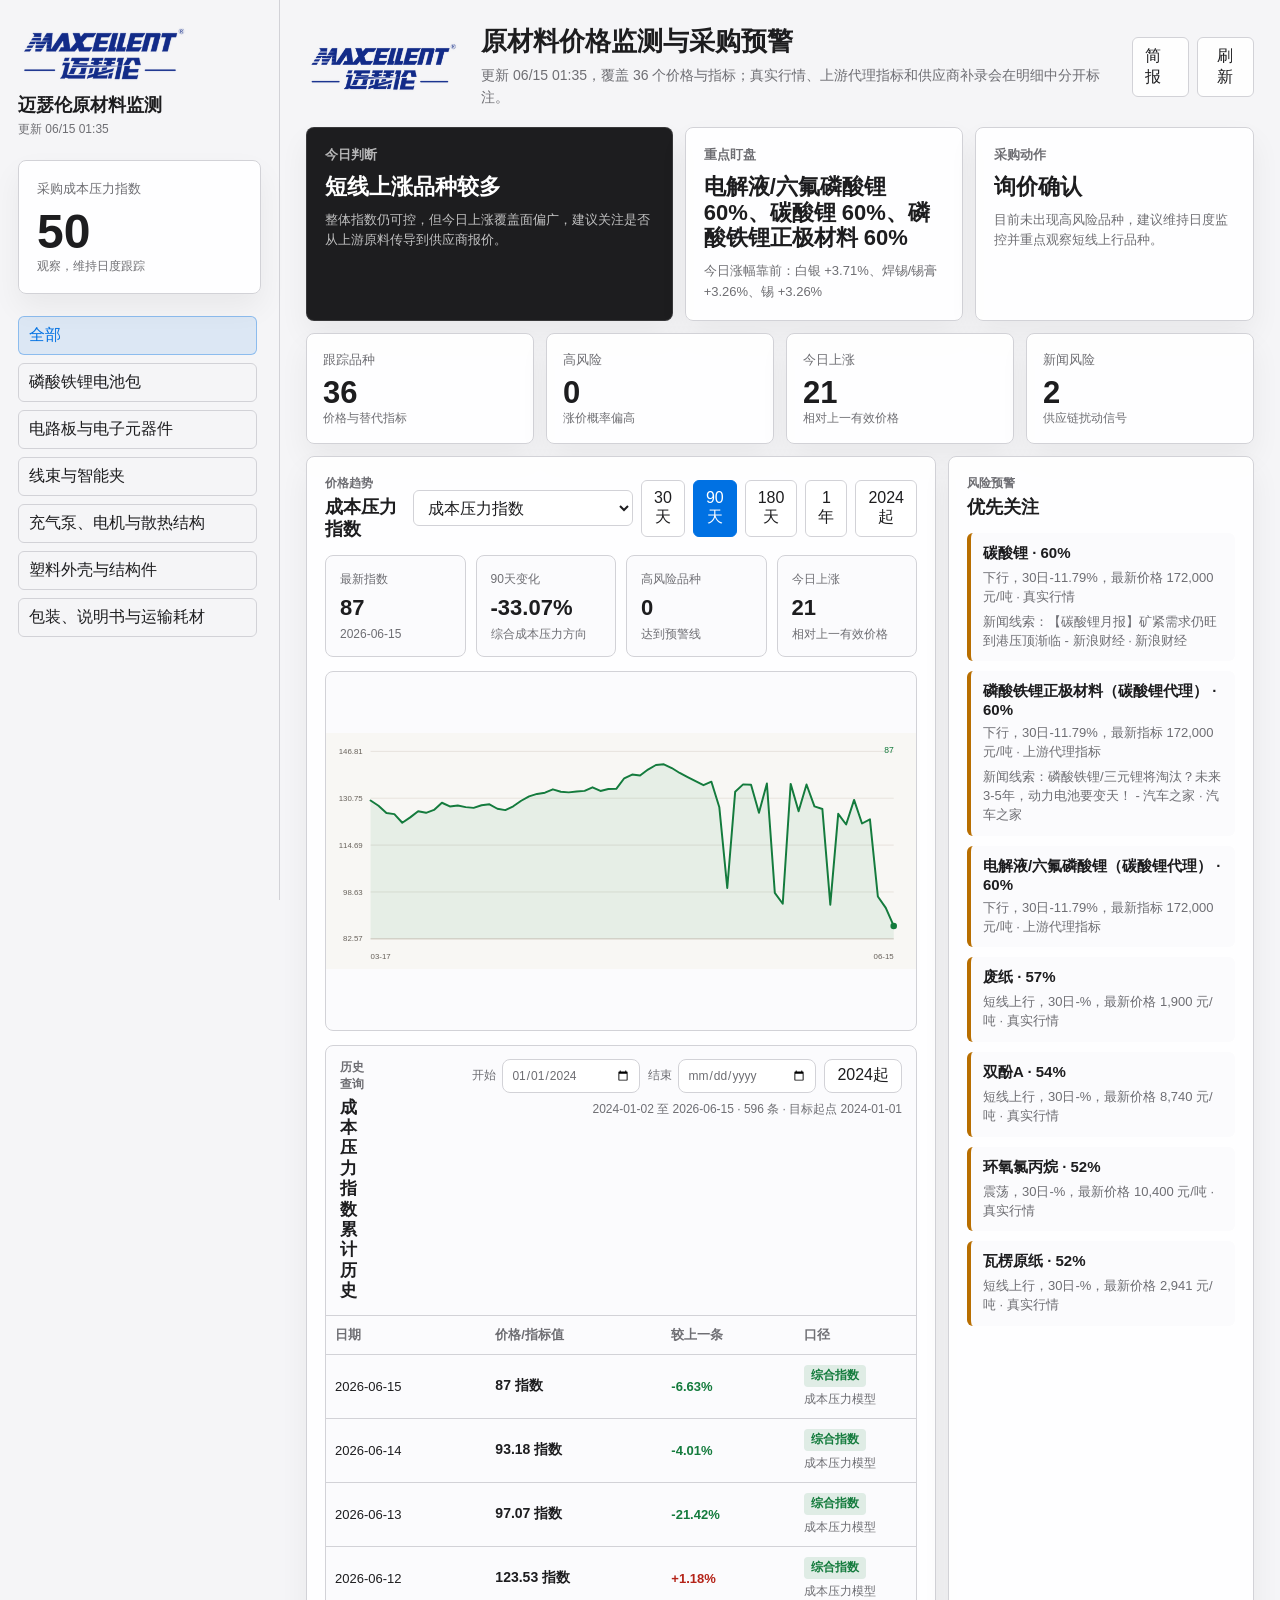
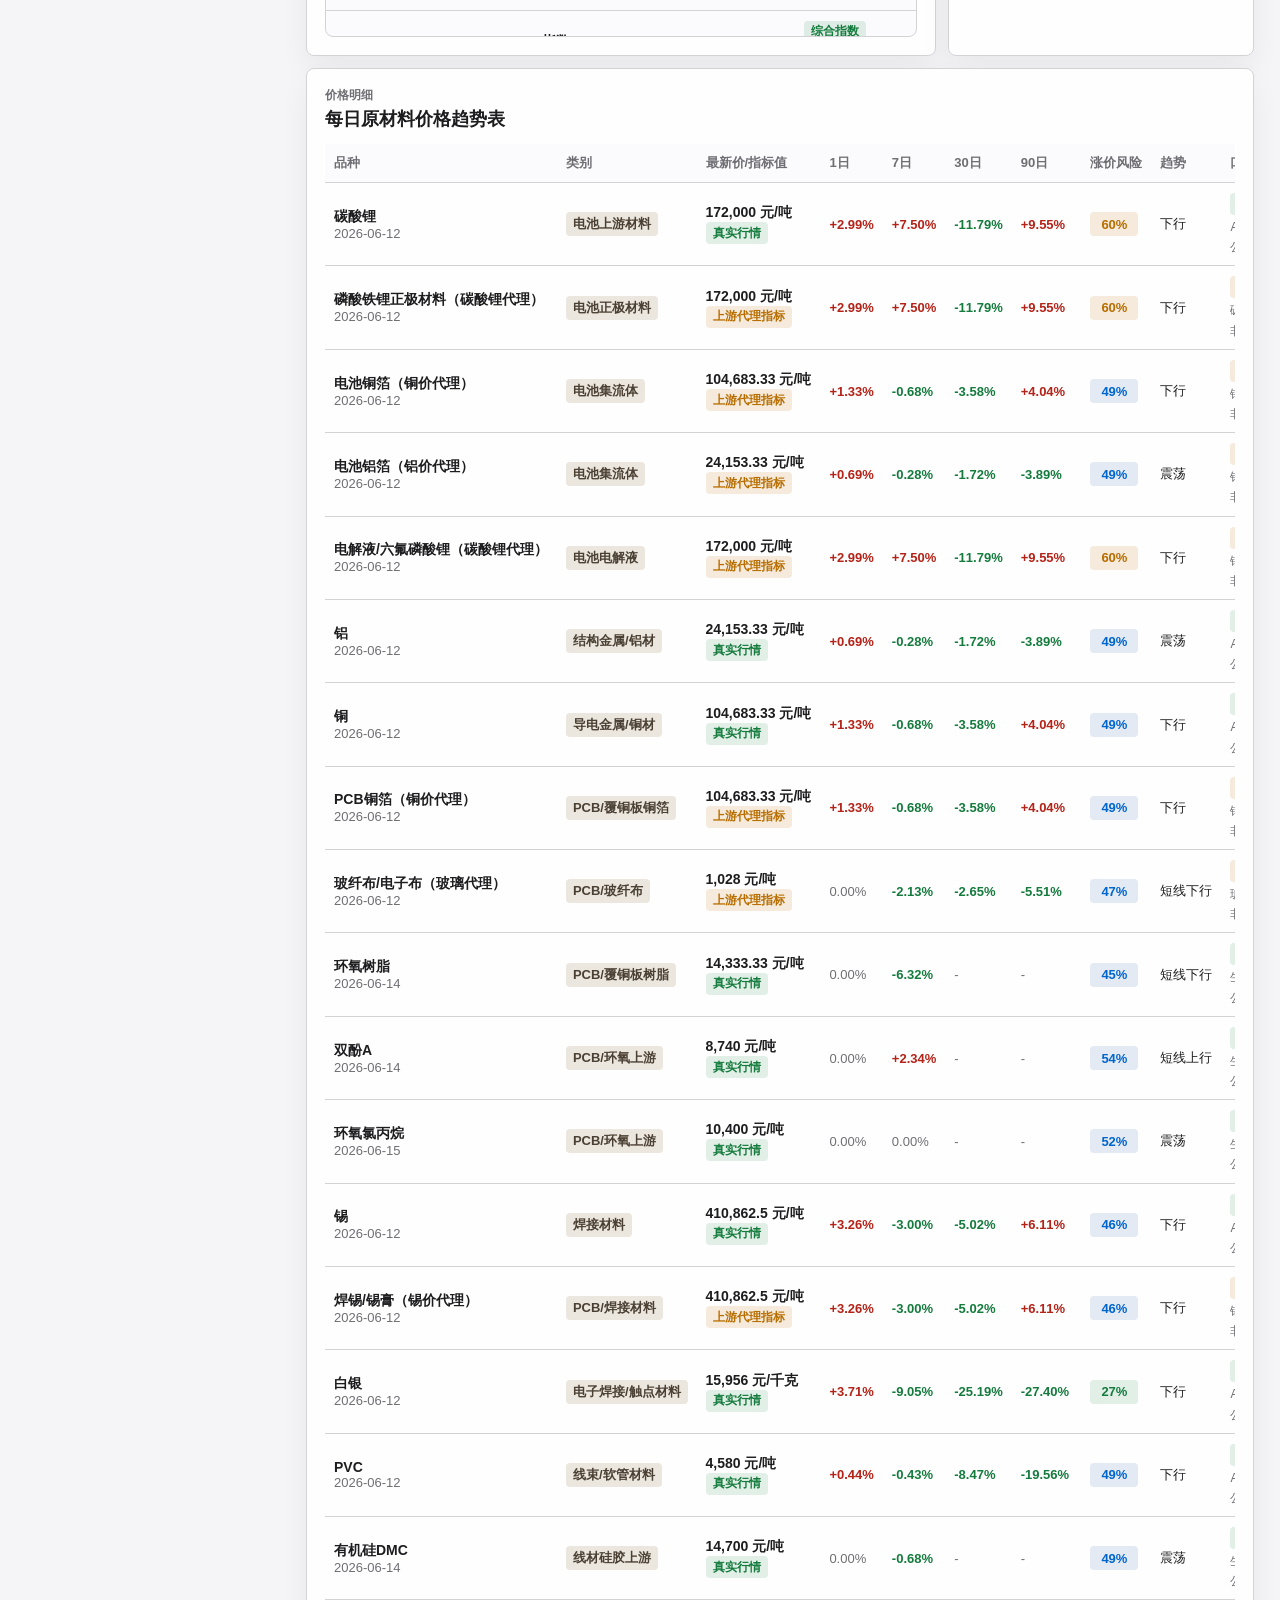
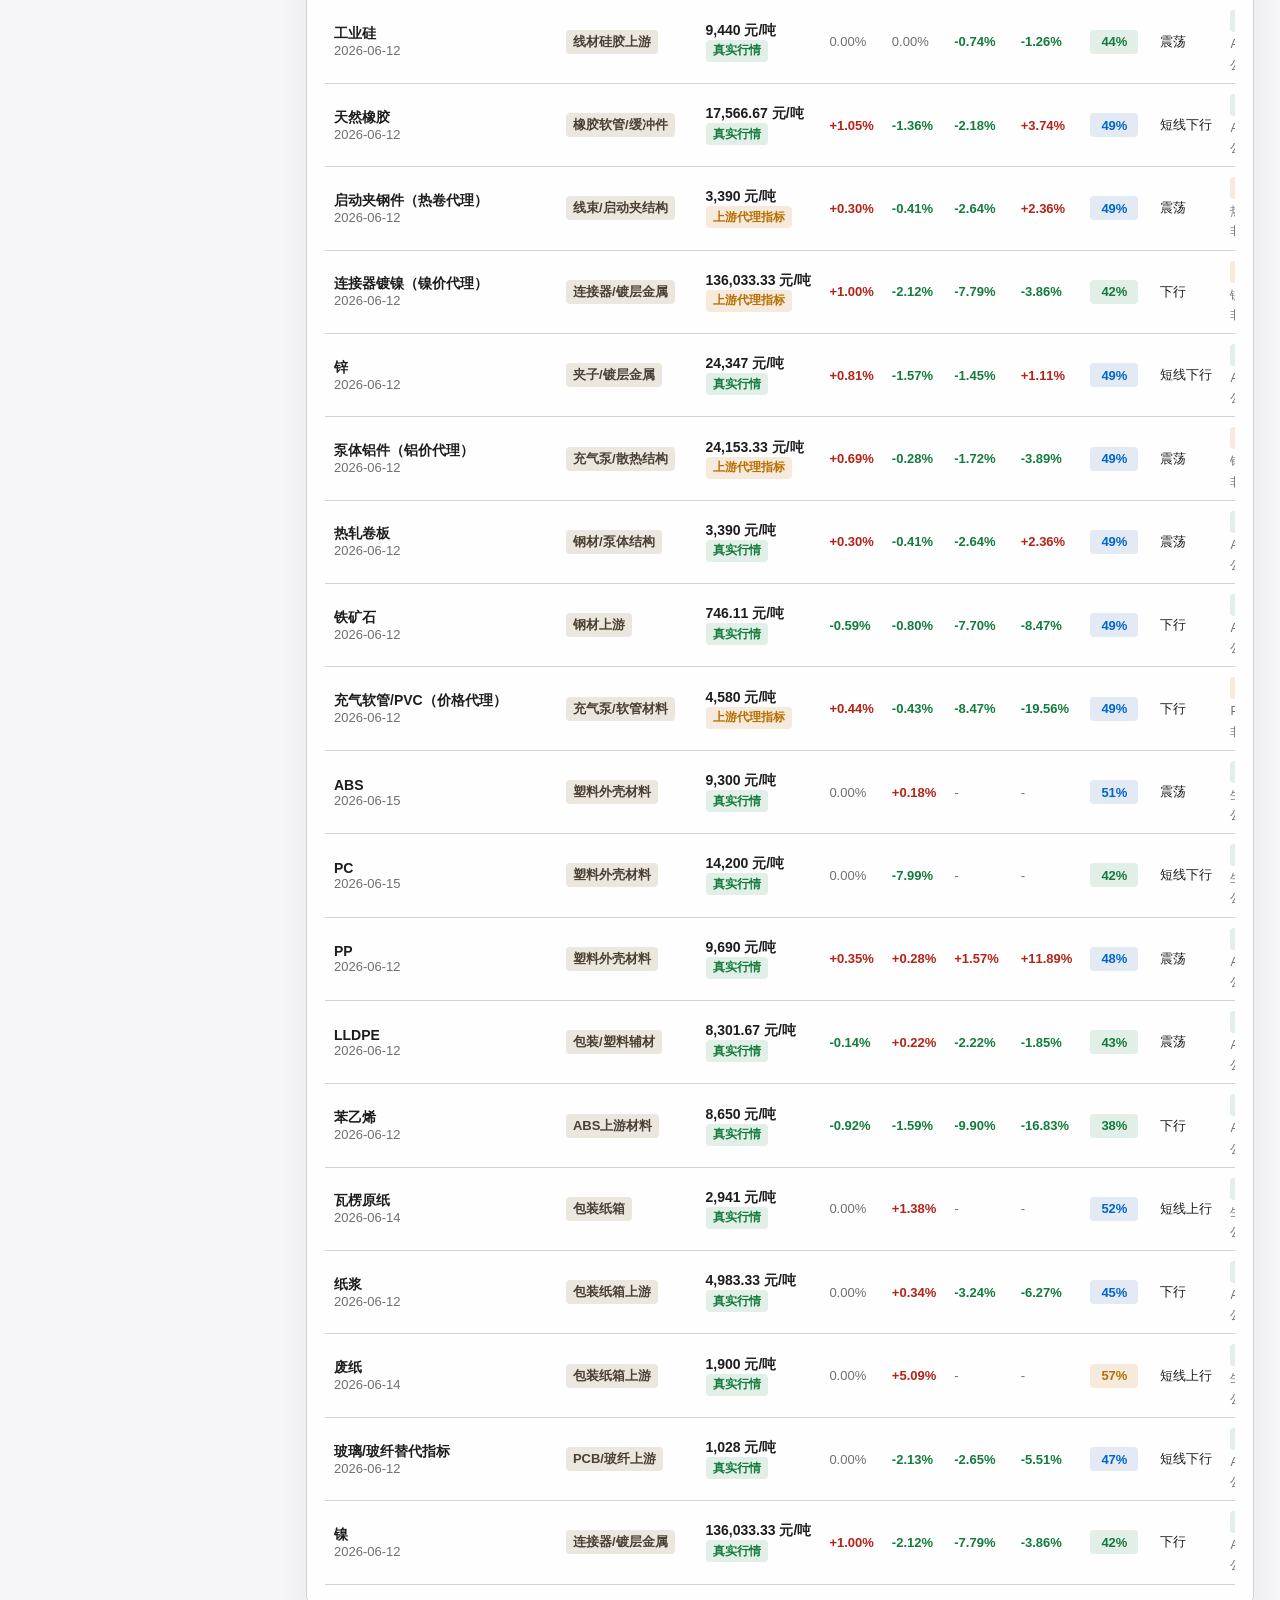
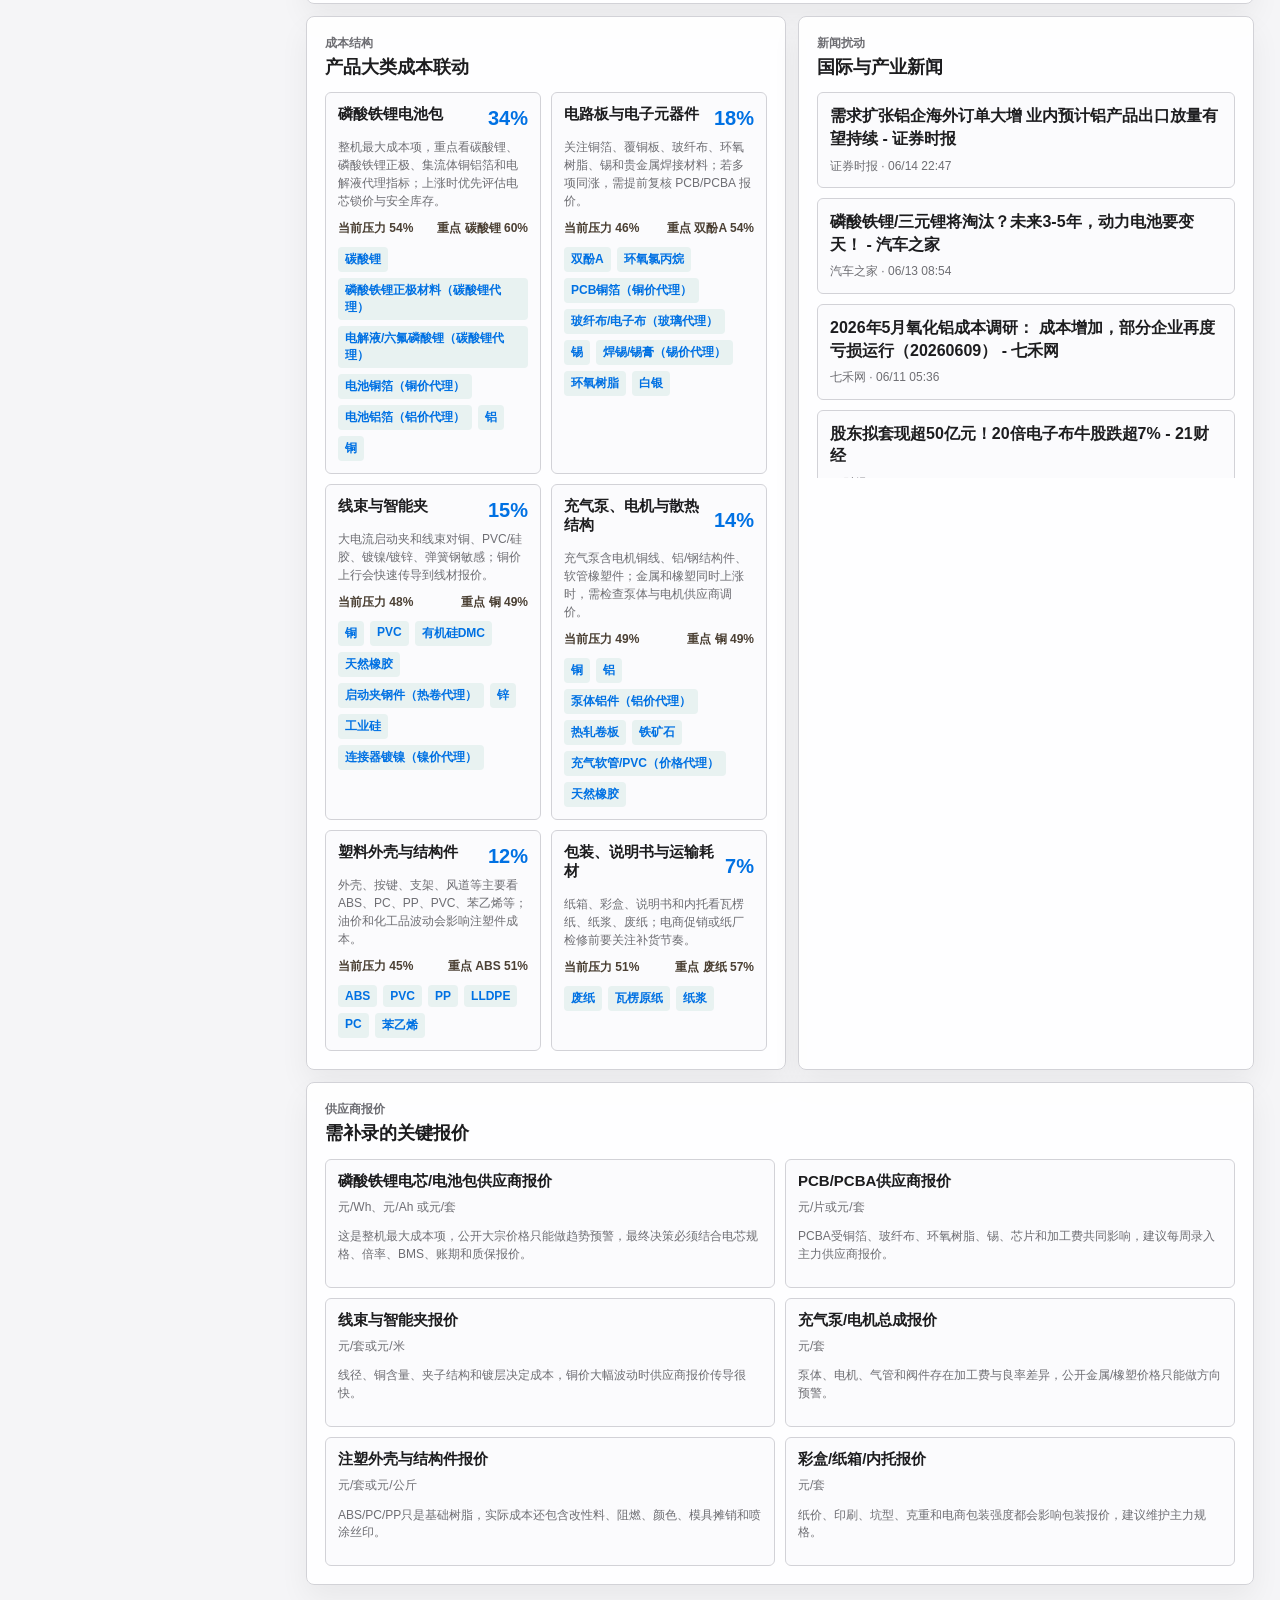
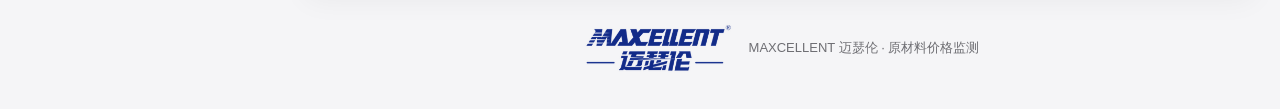
==== dashboard/index.html @ 3dd82db7 "Add verified history lookup from 2024" ====
﻿<!doctype html>
<html lang="zh-CN">
  <head>
    <meta charset="utf-8" />
    <meta name="viewport" content="width=device-width, initial-scale=1" />
    <title>迈瑟伦原材料价格监测</title>
    <link rel="icon" href="./assets/maxcellent-favicon.png" />
    <link rel="stylesheet" href="./styles.css" />
  </head>
  <body>
    <div class="app-shell">
      <aside class="sidebar">
        <div class="brand">
          <div class="brand-mark">
            <img src="./assets/maxcellent-logo-on-theme.png" alt="MAXCELLENT 迈瑟伦" />
          </div>
          <div>
            <h1>迈瑟伦原材料监测</h1>
            <p id="updatedAt">等待数据</p>
          </div>
        </div>

        <div class="pressure-block">
          <span>采购成本压力指数</span>
          <strong id="pressureIndex">--</strong>
          <small id="pressureStatus">--</small>
        </div>

        <nav class="category-nav" id="categoryNav"></nav>
      </aside>

      <main class="content">
        <header class="topbar">
          <div class="topbar-main">
            <img class="topbar-logo" src="./assets/maxcellent-logo-on-theme.png" alt="MAXCELLENT 迈瑟伦" />
            <div class="title-block">
              <h2>原材料价格监测与采购预警</h2>
              <p id="marketSummary">围绕电池包、PCBA、线束夹、充气泵、塑料外壳与包装，跟踪关键成本变化。</p>
            </div>
          </div>
          <div class="top-actions">
            <a id="briefLink" class="icon-button" title="打开今日简报" href="./report.html">简报</a>
            <button class="icon-button" id="reloadButton" title="重新载入数据">刷新</button>
          </div>
        </header>

        <section class="decision-strip">
          <article class="decision-card primary">
            <span>今日判断</span>
            <strong id="decisionTitle">等待数据</strong>
            <p id="decisionBody">正在汇总今日价格、趋势和新闻风险。</p>
          </article>
          <article class="decision-card">
            <span>重点盯盘</span>
            <strong id="decisionFocus">--</strong>
            <p id="decisionFocusMeta">按涨价概率与短线涨幅排序。</p>
          </article>
          <article class="decision-card">
            <span>采购动作</span>
            <strong id="decisionActionTitle">--</strong>
            <p id="decisionActionBody">等待今日建议。</p>
          </article>
        </section>

        <section class="metric-grid">
          <article class="metric-card">
            <span>跟踪品种</span>
            <strong id="trackedCount">--</strong>
            <small>价格与替代指标</small>
          </article>
          <article class="metric-card">
            <span>高风险</span>
            <strong id="highRiskCount">--</strong>
            <small>涨价概率偏高</small>
          </article>
          <article class="metric-card">
            <span>今日上涨</span>
            <strong id="risingCount">--</strong>
            <small>相对上一有效价格</small>
          </article>
          <article class="metric-card">
            <span>新闻风险</span>
            <strong id="newsRiskCount">--</strong>
            <small>供应链扰动信号</small>
          </article>
        </section>

        <section class="main-grid">
          <section class="panel chart-panel">
            <div class="panel-heading">
              <div>
                <p class="eyebrow">价格趋势</p>
                <h3 id="chartTitle">成本压力指数</h3>
              </div>
              <div class="chart-controls">
                <select id="materialSelect" aria-label="选择品种"></select>
                <div class="segmented" id="rangeControl">
                  <button data-days="30">30天</button>
                  <button data-days="90" class="active">90天</button>
                  <button data-days="180">180天</button>
                  <button data-days="365">1年</button>
                  <button data-days="all">2024起</button>
                </div>
              </div>
            </div>
            <div class="chart-summary" id="chartSummary"></div>
            <div class="chart-wrap">
              <svg id="trendChart" viewBox="0 0 900 360" role="img" aria-label="价格趋势图"></svg>
            </div>
            <div class="history-panel">
              <div class="history-head">
                <div>
                  <p class="eyebrow">历史查询</p>
                  <h3 id="historyTitle">单品累计历史价格</h3>
                </div>
                <div class="history-tools">
                  <label>开始 <input id="historyStartInput" type="date" /></label>
                  <label>结束 <input id="historyEndInput" type="date" /></label>
                  <button id="historyResetButton" type="button">2024起</button>
                  <span id="historyMeta">请选择品种</span>
                </div>
              </div>
              <div class="history-table-wrap">
                <table class="history-table">
                  <thead>
                    <tr>
                      <th>日期</th>
                      <th>价格/指标值</th>
                      <th>较上一条</th>
                      <th>口径</th>
                    </tr>
                  </thead>
                  <tbody id="historyTable"></tbody>
                </table>
              </div>
            </div>
          </section>

          <section class="panel risk-panel">
            <div class="panel-heading">
              <div>
                <p class="eyebrow">风险预警</p>
                <h3>优先关注</h3>
              </div>
            </div>
            <div class="risk-list" id="riskList"></div>
          </section>
        </section>

        <section class="panel table-panel">
            <div class="panel-heading">
              <div>
                <p class="eyebrow">价格明细</p>
                <h3>每日原材料价格趋势表</h3>
              </div>
          </div>
          <div class="table-wrap">
            <table>
              <thead>
                <tr>
                  <th>品种</th>
                  <th>类别</th>
                  <th>最新价/指标值</th>
                  <th>1日</th>
                  <th>7日</th>
                  <th>30日</th>
                  <th>90日</th>
                  <th>涨价风险</th>
                  <th>趋势</th>
                  <th>口径与来源</th>
                </tr>
              </thead>
              <tbody id="materialsTable"></tbody>
            </table>
          </div>
        </section>

        <section class="bottom-grid">
          <section class="panel">
            <div class="panel-heading">
              <div>
                <p class="eyebrow">成本结构</p>
                <h3>产品大类成本联动</h3>
              </div>
            </div>
            <div class="bucket-grid" id="bucketGrid"></div>
          </section>

          <section class="panel">
            <div class="panel-heading">
              <div>
                <p class="eyebrow">新闻扰动</p>
                <h3>国际与产业新闻</h3>
              </div>
            </div>
            <div class="news-feed" id="newsFeed"></div>
          </section>
        </section>

        <section class="panel watch-panel">
          <div class="panel-heading">
            <div>
              <p class="eyebrow">供应商报价</p>
              <h3>需补录的关键报价</h3>
            </div>
          </div>
          <div class="watch-grid" id="manualWatch"></div>
        </section>

        <footer class="brand-footer">
          <img src="./assets/maxcellent-logo-on-theme.png" alt="MAXCELLENT 迈瑟伦" />
          <span>MAXCELLENT 迈瑟伦 · 原材料价格监测</span>
        </footer>
      </main>
    </div>

    <script src="./data.js"></script>
    <script src="./internal-quotes.js" data-local-only="true"></script>
    <script src="./app.js"></script>
  </body>
</html>
---- dashboard/styles.css ----
:root {
  --bg: #f5f5f7;
  --surface: rgba(255, 255, 255, 0.9);
  --surface-alt: #fbfbfd;
  --ink: #1d1d1f;
  --muted: #6e6e73;
  --line: #d2d2d7;
  --teal: #0071e3;
  --green: #147b3d;
  --amber: #b86e00;
  --red: #b42318;
  --blue: #0066cc;
  --shadow: 0 14px 30px rgba(0, 0, 0, 0.055);
  --shadow-hover: 0 18px 38px rgba(0, 0, 0, 0.075);
  font-family: -apple-system, BlinkMacSystemFont, "SF Pro Display", "Microsoft YaHei", "PingFang SC", "Segoe UI", Arial, sans-serif;
}

* {
  box-sizing: border-box;
}

body {
  margin: 0;
  background: var(--bg);
  color: var(--ink);
  overflow-x: hidden;
}

button,
select,
a {
  font: inherit;
}

.app-shell {
  min-height: 100vh;
  width: 100%;
  min-width: 0;
  display: grid;
  grid-template-columns: 280px minmax(0, 1fr);
}

.sidebar {
  position: sticky;
  top: 0;
  height: 100vh;
  min-width: 0;
  padding: 24px 18px;
  background: var(--bg);
  border-right: 1px solid var(--line);
  color: var(--ink);
  display: flex;
  flex-direction: column;
  gap: 22px;
}

.brand {
  display: flex;
  flex-direction: column;
  align-items: flex-start;
  gap: 10px;
}

.brand-mark {
  width: 172px;
  height: 60px;
  border: 0;
  background: var(--bg);
  border-radius: 0;
  display: grid;
  place-items: center;
  overflow: visible;
}

.brand-mark img {
  width: 100%;
  height: 100%;
  object-fit: contain;
  background: var(--bg);
}

.brand h1 {
  margin: 0;
  font-size: 18px;
  line-height: 1.25;
}

.brand p,
.pressure-block small,
.metric-card small {
  margin: 4px 0 0;
  color: var(--muted);
  font-size: 12px;
}

.pressure-block {
  padding: 18px;
  background: var(--surface);
  border: 1px solid var(--line);
  border-radius: 8px;
  box-shadow: var(--shadow);
}

.pressure-block span {
  color: var(--muted);
  font-size: 13px;
}

.pressure-block strong {
  display: block;
  margin-top: 10px;
  font-size: 48px;
  line-height: 1;
}

.category-nav {
  display: grid;
  gap: 8px;
  min-width: 0;
  max-width: 100%;
  overflow: auto;
  padding-right: 4px;
}

.category-nav button {
  width: 100%;
  min-height: 38px;
  border: 1px solid var(--line);
  background: transparent;
  color: var(--ink);
  border-radius: 6px;
  cursor: pointer;
  text-align: left;
  padding: 8px 10px;
}

.category-nav button.active {
  color: var(--teal);
  border-color: rgba(0, 113, 227, 0.36);
  background: rgba(0, 113, 227, 0.1);
}

.content {
  padding: 26px;
  min-width: 0;
}

.topbar,
.panel-heading {
  display: flex;
  align-items: center;
  justify-content: space-between;
  gap: 16px;
}

.topbar {
  margin-bottom: 18px;
}

.topbar-main {
  display: flex;
  align-items: center;
  gap: 20px;
  min-width: 0;
}

.title-block {
  min-width: 0;
}

.title-block p {
  max-width: 720px;
  margin: 8px 0 0;
  color: var(--muted);
  font-size: 14px;
  line-height: 1.55;
}

.topbar-logo {
  width: 156px;
  height: 54px;
  object-fit: contain;
  background: var(--bg);
  border: 0;
  border-radius: 0;
  padding: 0;
  margin-left: auto;
}

.decision-strip {
  display: grid;
  grid-template-columns: minmax(0, 1.25fr) minmax(0, 0.95fr) minmax(0, 0.95fr);
  gap: 12px;
  margin-bottom: 12px;
}

.decision-card {
  min-height: 128px;
  padding: 18px;
  border: 1px solid var(--line);
  border-radius: 8px;
  background: var(--surface);
  box-shadow: var(--shadow);
}

.decision-card.primary {
  color: #fff;
  border-color: rgba(255, 255, 255, 0.12);
  background: #1d1d1f;
}

.decision-card span {
  display: block;
  color: var(--muted);
  font-size: 13px;
  font-weight: 700;
}

.decision-card.primary span {
  color: rgba(255, 255, 255, 0.68);
}

.decision-card strong {
  display: block;
  margin-top: 10px;
  font-size: 22px;
  line-height: 1.18;
}

.decision-card p {
  margin: 10px 0 0;
  color: var(--muted);
  font-size: 13px;
  line-height: 1.58;
}

.decision-card.primary p {
  color: rgba(255, 255, 255, 0.72);
}

.eyebrow {
  margin: 0 0 5px;
  color: var(--muted);
  font-size: 12px;
  font-weight: 700;
  letter-spacing: 0;
  text-transform: uppercase;
}

h2,
h3 {
  margin: 0;
  line-height: 1.2;
}

h2 {
  font-size: 26px;
}

h3 {
  font-size: 18px;
}

.top-actions,
.chart-controls,
.segmented {
  display: flex;
  gap: 8px;
  align-items: center;
}

.icon-button,
.segmented button {
  min-height: 36px;
  border: 1px solid var(--line);
  background: var(--surface);
  color: var(--ink);
  border-radius: 6px;
  padding: 8px 12px;
  cursor: pointer;
  text-decoration: none;
}

.icon-button:hover,
.segmented button:hover,
select:hover {
  border-color: var(--teal);
}

.segmented button.active {
  background: var(--teal);
  border-color: var(--teal);
  color: #fff;
}

select {
  min-height: 36px;
  border: 1px solid var(--line);
  background: var(--surface);
  color: var(--ink);
  border-radius: 6px;
  padding: 7px 10px;
  max-width: 220px;
}

.metric-grid {
  display: grid;
  grid-template-columns: repeat(4, minmax(0, 1fr));
  gap: 12px;
  margin-bottom: 12px;
}

.metric-card,
.panel {
  background: var(--surface);
  border: 1px solid var(--line);
  border-radius: 8px;
  box-shadow: var(--shadow);
}

.decision-card,
.metric-card,
.panel,
.pressure-block,
.risk-item,
.bucket,
.watch-item,
.news-item,
.icon-button,
.segmented button,
.category-nav button,
select {
  transition: transform 180ms ease, box-shadow 180ms ease, border-color 180ms ease, background-color 180ms ease, color 180ms ease;
}

.decision-card:hover,
.metric-card:hover,
.panel:hover {
  box-shadow: var(--shadow-hover);
}

.icon-button:hover,
.segmented button:hover,
.category-nav button:hover,
select:hover {
  transform: translateY(-1px);
}

.metric-card {
  padding: 16px;
}

.metric-card span {
  color: var(--muted);
  font-size: 13px;
}

.metric-card strong {
  display: block;
  margin-top: 8px;
  font-size: 31px;
  line-height: 1;
}

.metric-card small {
  color: var(--muted);
}

.main-grid {
  display: grid;
  grid-template-columns: minmax(0, 1.75fr) minmax(280px, 0.85fr);
  gap: 12px;
  margin-bottom: 12px;
}

.panel {
  padding: 18px;
  min-width: 0;
}

.chart-wrap {
  height: 360px;
  margin-top: 14px;
  border: 1px solid var(--line);
  border-radius: 8px;
  background: var(--surface-alt);
  overflow: hidden;
}

.history-panel {
  margin-top: 14px;
  border: 1px solid var(--line);
  border-radius: 8px;
  background: var(--surface-alt);
  overflow: hidden;
}

.history-head {
  display: flex;
  align-items: flex-start;
  justify-content: space-between;
  gap: 14px;
  padding: 13px 14px;
  border-bottom: 1px solid var(--line);
}

.history-head h3 {
  margin: 3px 0 0;
  font-size: 17px;
}

.history-head span {
  color: var(--muted);
  font-size: 12px;
  line-height: 1.45;
  text-align: right;
}

.history-tools {
  display: flex;
  flex-wrap: wrap;
  align-items: center;
  justify-content: flex-end;
  gap: 8px;
  min-width: min(100%, 520px);
}

.history-tools label {
  display: flex;
  align-items: center;
  gap: 6px;
  color: var(--muted);
  font-size: 12px;
}

.history-tools input,
.history-tools button {
  min-height: 34px;
  border: 1px solid var(--line);
  border-radius: 8px;
  background: var(--surface);
  color: var(--text);
  font: inherit;
}

.history-tools input {
  width: 138px;
  padding: 0 8px;
}

.history-tools button {
  padding: 0 12px;
  cursor: pointer;
}

.history-tools button:hover {
  border-color: var(--accent);
  color: var(--accent);
}

.history-tools #historyMeta {
  flex-basis: 100%;
}

.history-table-wrap {
  max-height: 320px;
  overflow: auto;
}

.history-table {
  min-width: 640px;
}

.history-table td small {
  display: block;
  margin-top: 4px;
  color: var(--muted);
  font-size: 12px;
}

.chart-summary {
  display: grid;
  grid-template-columns: repeat(4, minmax(0, 1fr));
  gap: 10px;
  margin-top: 14px;
}

.chart-summary article {
  min-height: 92px;
  padding: 13px 14px;
  border: 1px solid var(--line);
  border-radius: 8px;
  background: var(--surface-alt);
}

.chart-summary span {
  color: var(--muted);
  font-size: 12px;
}

.chart-summary strong {
  display: block;
  margin-top: 8px;
  font-size: 22px;
  line-height: 1.08;
}

.chart-summary small {
  display: block;
  margin-top: 7px;
  color: var(--muted);
  font-size: 12px;
  line-height: 1.35;
}

#trendChart {
  width: 100%;
  height: 100%;
  display: block;
}

.risk-list {
  display: grid;
  gap: 10px;
  margin-top: 14px;
}

.risk-item {
  border-left: 4px solid var(--amber);
  background: var(--surface-alt);
  padding: 11px 12px;
  border-radius: 6px;
}

.risk-item.high {
  border-left-color: var(--red);
}

.risk-item h4 {
  margin: 0;
  font-size: 15px;
}

.risk-item p {
  margin: 6px 0 0;
  color: var(--muted);
  font-size: 13px;
  line-height: 1.45;
}

.table-panel {
  margin-bottom: 12px;
}

.table-wrap {
  overflow: auto;
  margin-top: 14px;
}

table {
  width: 100%;
  border-collapse: collapse;
  min-width: 960px;
  font-size: 13px;
}

th,
td {
  padding: 10px 9px;
  border-bottom: 1px solid var(--line);
  text-align: left;
  white-space: nowrap;
}

th {
  color: var(--muted);
  font-weight: 700;
  background: var(--surface-alt);
}

td strong {
  font-size: 14px;
}

.tag,
.probability {
  display: inline-flex;
  align-items: center;
  justify-content: center;
  min-width: 48px;
  min-height: 24px;
  border-radius: 4px;
  padding: 3px 7px;
  font-weight: 700;
}

.tag {
  background: #ece7de;
  color: #4b4034;
}

.probability.low {
  background: rgba(20, 123, 61, 0.12);
  color: var(--green);
}

.probability.watch {
  background: rgba(36, 87, 166, 0.12);
  color: var(--blue);
}

.probability.medium {
  background: rgba(185, 109, 0, 0.14);
  color: var(--amber);
}

.probability.high {
  background: rgba(180, 35, 24, 0.12);
  color: var(--red);
}

.basis-badge {
  display: inline-flex;
  align-items: center;
  justify-content: center;
  min-height: 22px;
  border-radius: 4px;
  padding: 2px 7px;
  font-size: 12px;
  font-weight: 800;
  white-space: nowrap;
}

.basis-badge.real {
  background: rgba(20, 123, 61, 0.12);
  color: var(--green);
}

.basis-badge.proxy {
  background: rgba(185, 109, 0, 0.14);
  color: var(--amber);
}

.basis-badge.manual {
  background: rgba(36, 87, 166, 0.12);
  color: var(--blue);
}

.source-cell {
  display: grid;
  gap: 4px;
  min-width: 170px;
}

.source-cell span:not(.basis-badge),
.source-cell small {
  color: var(--muted);
  font-size: 12px;
  line-height: 1.35;
}

.positive {
  color: var(--red);
  font-weight: 700;
}

.negative {
  color: var(--green);
  font-weight: 700;
}

.neutral {
  color: var(--muted);
}

.bottom-grid {
  display: grid;
  grid-template-columns: minmax(0, 1fr) minmax(320px, 0.95fr);
  gap: 12px;
  margin-bottom: 12px;
}

.bucket-grid,
.watch-grid {
  display: grid;
  grid-template-columns: repeat(2, minmax(0, 1fr));
  gap: 10px;
  margin-top: 14px;
}

.bucket,
.watch-item,
.news-item {
  border: 1px solid var(--line);
  background: var(--surface-alt);
  border-radius: 6px;
  padding: 12px;
}

.bucket h4,
.watch-item h4 {
  margin: 0 0 8px;
  font-size: 15px;
}

.bucket-head,
.bucket-pressure {
  display: flex;
  align-items: center;
  justify-content: space-between;
  gap: 10px;
}

.bucket-head strong {
  color: var(--teal);
  font-size: 20px;
}

.bucket p {
  margin: 6px 0 10px;
  color: var(--muted);
  font-size: 12px;
  line-height: 1.5;
}

.bucket-pressure {
  margin-bottom: 10px;
  color: #4b4034;
  font-size: 12px;
  font-weight: 700;
}

.bucket .chips {
  display: flex;
  flex-wrap: wrap;
  gap: 6px;
}

.chip {
  padding: 4px 7px;
  border-radius: 4px;
  background: #e8f2f1;
  color: var(--teal);
  font-size: 12px;
  font-weight: 700;
}

.news-feed {
  display: grid;
  gap: 10px;
  margin-top: 14px;
  max-height: 386px;
  overflow: auto;
}

.news-item a {
  display: block;
  color: var(--ink);
  text-decoration: none;
  font-weight: 700;
  line-height: 1.42;
}

.news-item a:hover {
  color: var(--teal);
}

.news-item span,
.watch-item p {
  display: block;
  margin-top: 7px;
  color: var(--muted);
  font-size: 12px;
  line-height: 1.45;
}

.quote-block {
  margin-top: 12px;
  border: 1px solid rgba(0, 113, 227, 0.16);
  border-radius: 6px;
  background: rgba(0, 113, 227, 0.035);
  overflow: hidden;
}

.quote-meta {
  display: flex;
  align-items: center;
  justify-content: space-between;
  gap: 10px;
  padding: 9px 10px;
  border-bottom: 1px solid rgba(0, 113, 227, 0.12);
}

.quote-meta span {
  display: inline-flex;
  align-items: center;
  min-height: 22px;
  border-radius: 4px;
  padding: 2px 7px;
  background: rgba(20, 123, 61, 0.12);
  color: var(--green);
  font-size: 12px;
  font-weight: 800;
}

.quote-meta small {
  color: var(--muted);
  font-size: 12px;
}

.quote-table {
  width: 100%;
  min-width: 0;
  border-collapse: collapse;
  font-size: 12px;
}

.quote-table th,
.quote-table td {
  padding: 8px 10px;
  border-bottom: 1px solid rgba(0, 113, 227, 0.1);
  text-align: left;
  white-space: nowrap;
}

.quote-table th {
  color: var(--muted);
  font-weight: 800;
}

.watch-item .quote-note {
  margin: 0;
  padding: 0 10px 10px;
}

.watch-panel {
  margin-bottom: 18px;
}

.brand-footer {
  display: flex;
  align-items: center;
  justify-content: center;
  gap: 12px;
  padding: 18px 0 8px;
  color: var(--muted);
  font-size: 13px;
}

.brand-footer img {
  width: 156px;
  height: 54px;
  object-fit: contain;
  background: var(--bg);
}

.empty {
  color: var(--muted);
  padding: 14px;
  background: var(--surface-alt);
  border-radius: 6px;
}

@keyframes fadeUp {
  from {
    opacity: 0;
    transform: translateY(10px);
  }
  to {
    opacity: 1;
    transform: translateY(0);
  }
}

@media (prefers-reduced-motion: no-preference) {
  .decision-card,
  .metric-card,
  .panel,
  .pressure-block {
    animation: fadeUp 420ms ease both;
  }
}

@media (max-width: 1120px) {
  .app-shell {
    grid-template-columns: 1fr;
  }

  .sidebar {
    position: relative;
    height: auto;
    width: 100%;
    max-width: 100vw;
  }

  .category-nav {
    grid-template-columns: repeat(3, minmax(0, 1fr));
  }

  .main-grid,
  .bottom-grid,
  .decision-strip,
  .metric-grid {
    grid-template-columns: 1fr 1fr;
  }
}

@media (max-width: 760px) {
  .content {
    padding: 16px;
  }

  .topbar,
  .panel-heading,
  .chart-controls {
    align-items: flex-start;
    flex-direction: column;
  }

  .topbar {
    gap: 12px;
  }

  .topbar-main {
    align-items: flex-start;
    flex-direction: column;
    gap: 10px;
    width: 100%;
  }

  .topbar-logo {
    margin-left: 0;
    width: 150px;
    height: 52px;
  }

  .main-grid,
  .bottom-grid,
  .metric-grid,
  .decision-strip,
  .chart-summary,
  .bucket-grid,
  .watch-grid {
    grid-template-columns: 1fr;
  }

  .category-nav {
    display: flex;
    gap: 8px;
    overflow-x: auto;
    max-width: calc(100vw - 36px);
    padding-bottom: 2px;
  }

  .category-nav button {
    flex: 0 0 auto;
    width: auto;
    min-width: 148px;
    white-space: nowrap;
  }

  .chart-wrap {
    height: 420px;
  }

  h2 {
    font-size: 23px;
  }

  .title-block p {
    font-size: 13px;
  }

  .pressure-block strong {
    font-size: 40px;
  }
}
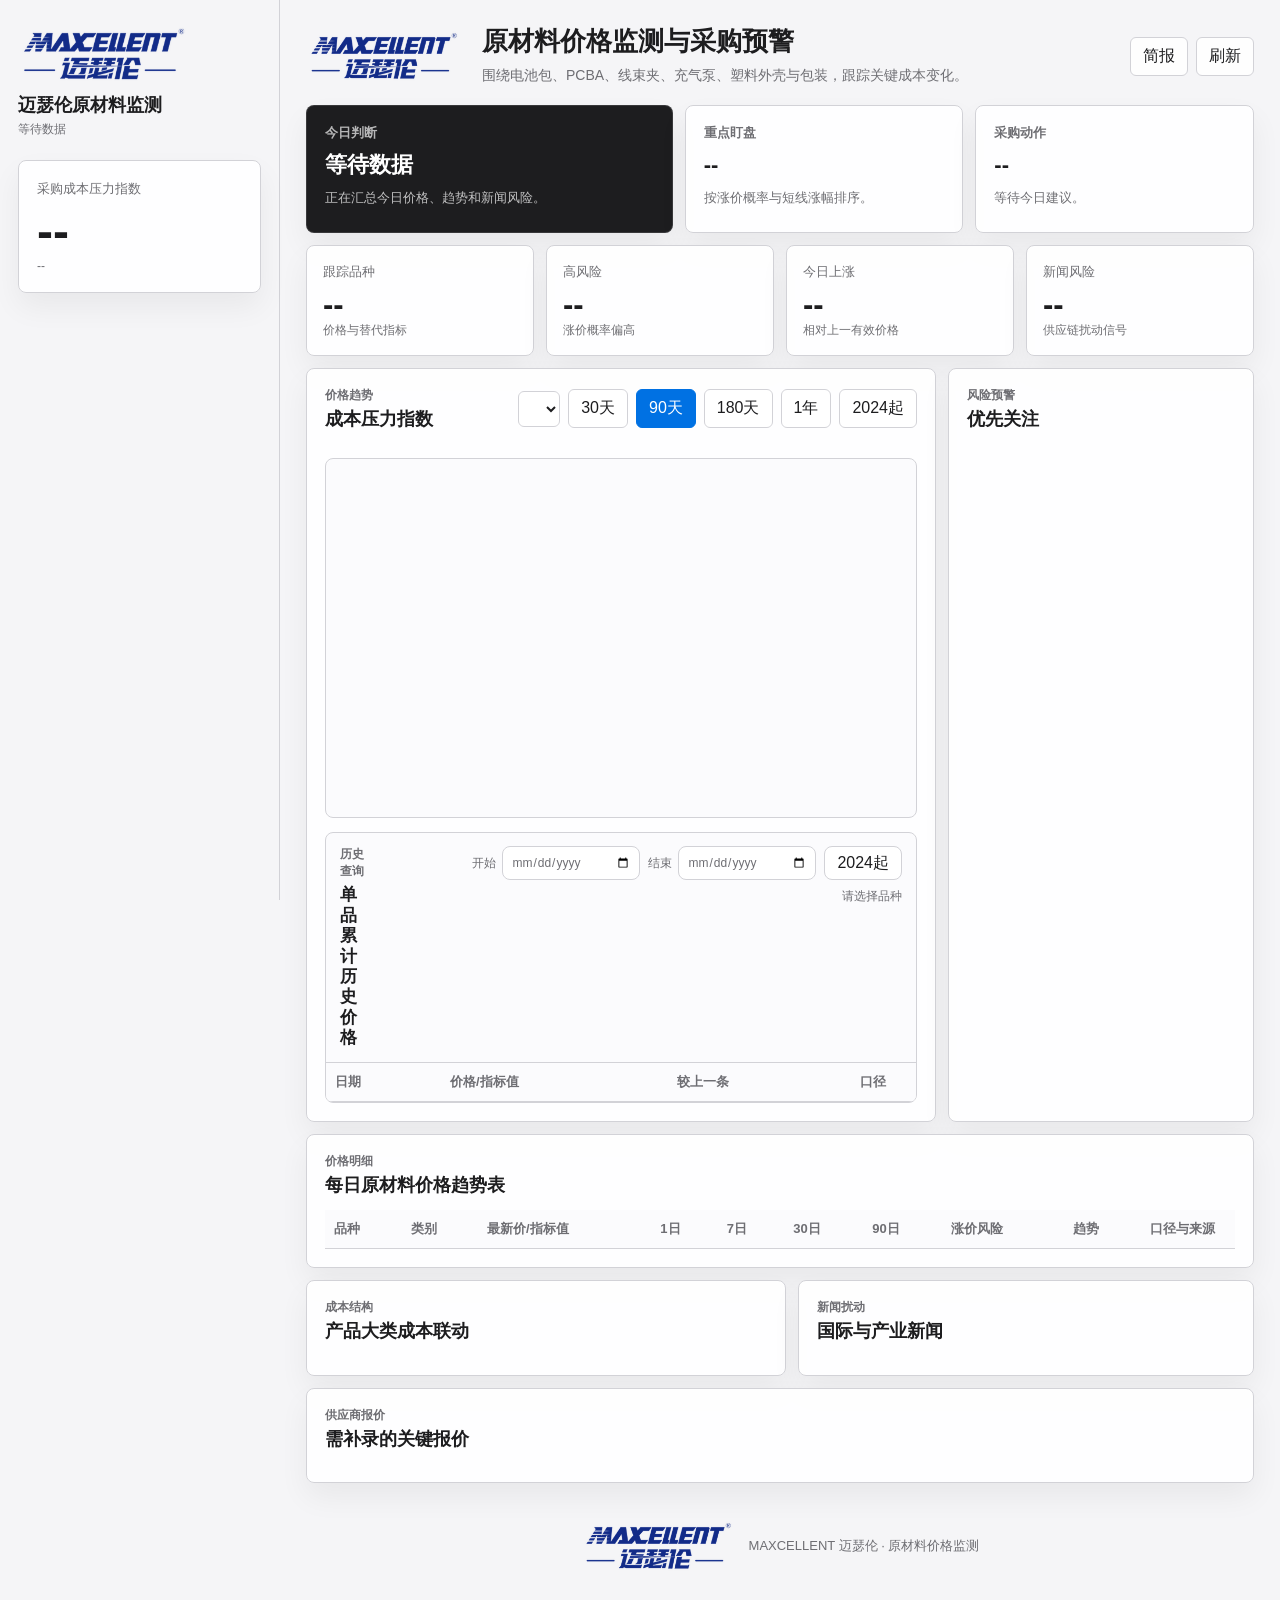
==== commit fb9557a0: "Harden refresh health and clarify pre-refresh status" ====
--- a/dashboard/index.html
+++ b/dashboard/index.html
@@ -43,6 +43,8 @@
             <button class="icon-button" id="reloadButton" title="重新载入数据">刷新</button>
           </div>
         </header>
+
+        <section id="refreshWarningBanner" class="refresh-warning-banner" hidden></section>
 
         <section class="decision-strip">
           <article class="decision-card primary">
@@ -214,8 +216,37 @@
       </main>
     </div>
 
-    <script src="./data.js"></script>
-    <script src="./internal-quotes.js" data-local-only="true"></script>
-    <script src="./app.js"></script>
+    <!-- runtime-loader:start -->
+    <script>
+      (function () {
+        var stamp = new Date().toISOString().replace(/[-:TZ.]/g, "").slice(0, 14);
+
+        function loadScript(src, onload, attrs) {
+          var script = document.createElement("script");
+          script.src = src;
+          script.async = false;
+          if (attrs) {
+            Object.keys(attrs).forEach(function (key) {
+              script.setAttribute(key, attrs[key]);
+            });
+          }
+          if (onload) {
+            script.onload = onload;
+          }
+          document.body.appendChild(script);
+        }
+
+        loadScript("./data.js?ts=" + stamp, function () {
+          loadScript(
+            "./internal-quotes.js?ts=" + stamp,
+            function () {
+              loadScript("./app.js?ts=" + stamp);
+            },
+            { "data-local-only": "true" }
+          );
+        });
+      })();
+    </script>
+    <!-- runtime-loader:end -->
   </body>
 </html>
--- a/dashboard/styles.css
+++ b/dashboard/styles.css
@@ -157,6 +157,37 @@
   margin-bottom: 18px;
 }
 
+.refresh-warning-banner {
+  margin-bottom: 14px;
+  padding: 14px 16px;
+  border: 1px solid rgba(184, 110, 0, 0.24);
+  border-radius: 8px;
+  background: rgba(184, 110, 0, 0.08);
+  color: #7d4d00;
+  box-shadow: var(--shadow);
+}
+
+.refresh-warning-banner.info-mode {
+  border-color: rgba(31, 92, 163, 0.22);
+  background: rgba(31, 92, 163, 0.08);
+  color: #1b4f89;
+}
+
+.refresh-warning-banner strong {
+  display: block;
+  margin-bottom: 8px;
+  font-size: 14px;
+}
+
+.refresh-warning-banner ul {
+  margin: 0;
+  padding-left: 18px;
+}
+
+.refresh-warning-banner li {
+  line-height: 1.55;
+}
+
 .topbar-main {
   display: flex;
   align-items: center;
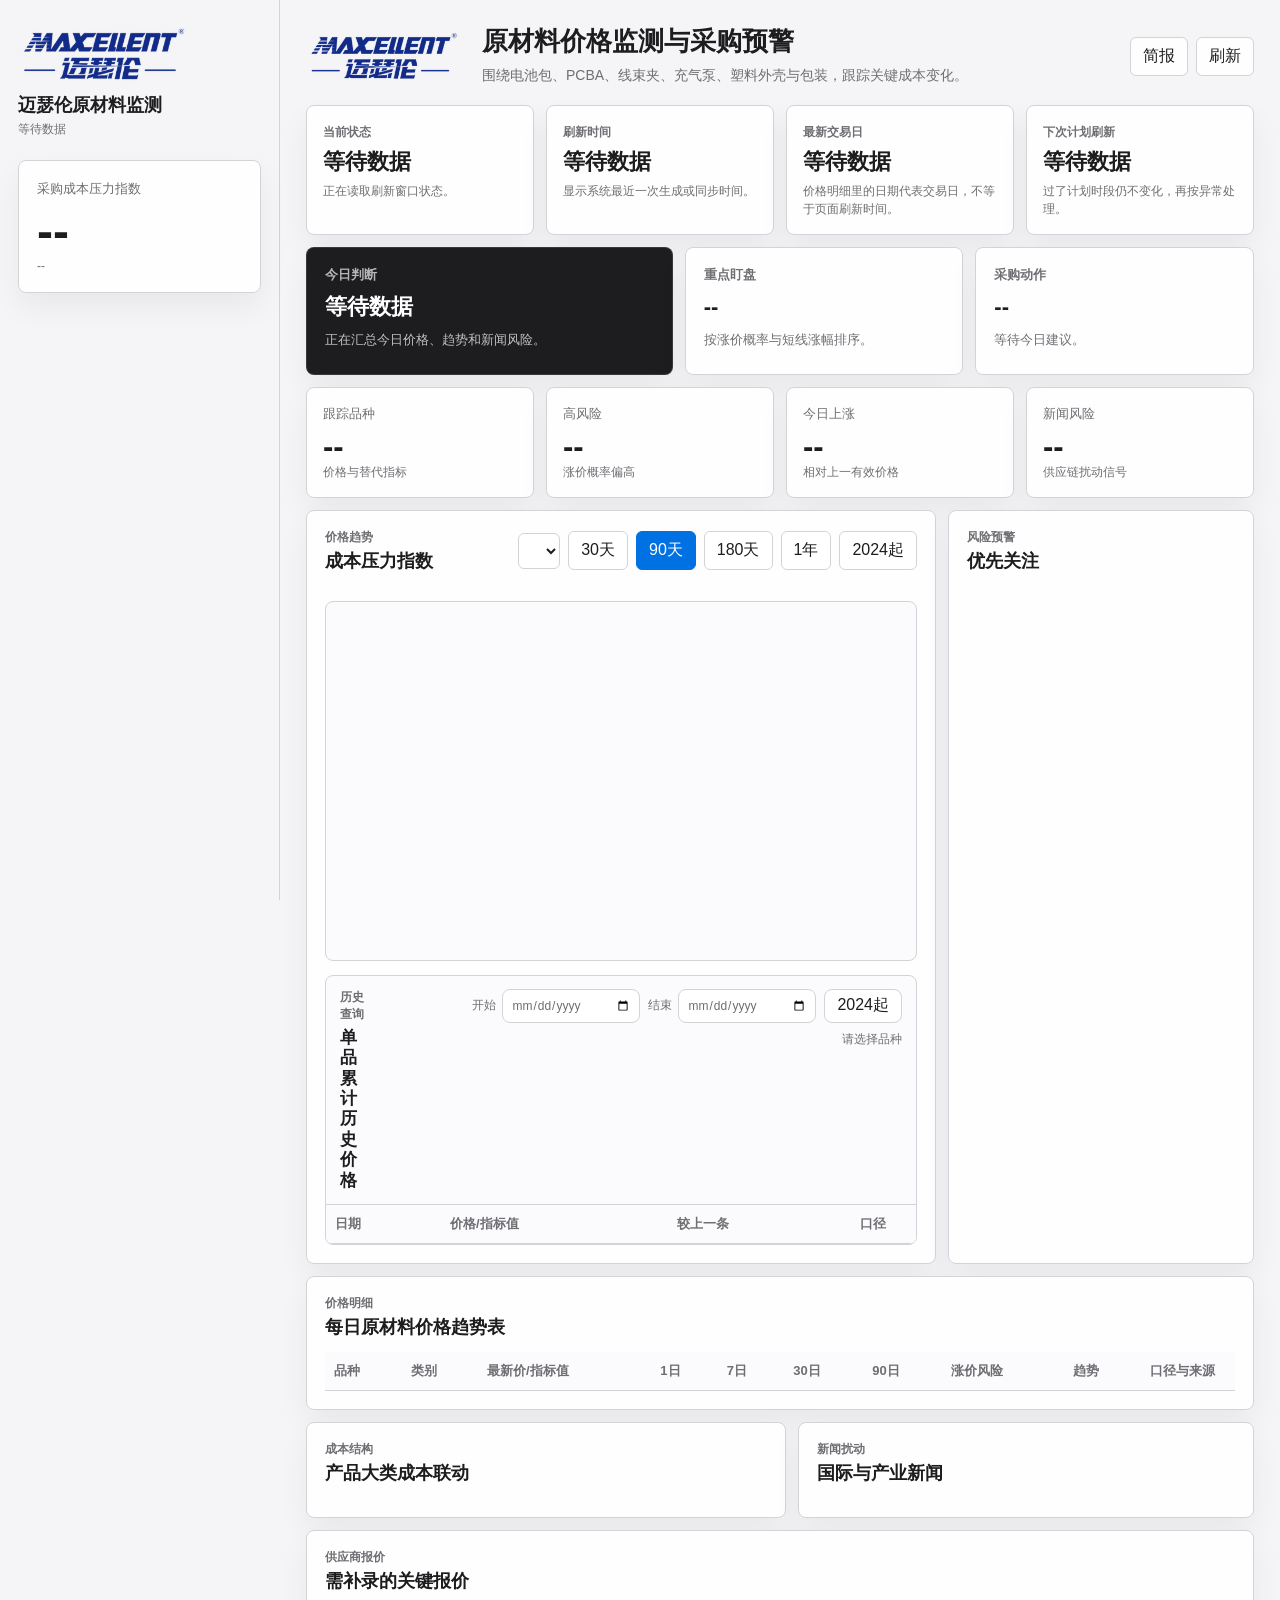
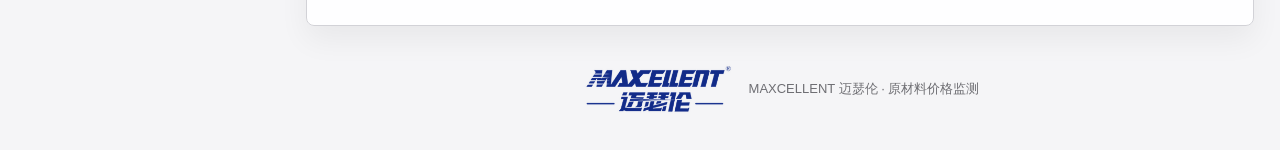
==== commit 77c2b194: "Clarify refresh status and publish updated dashboard UI" ====
--- a/dashboard/index.html
+++ b/dashboard/index.html
@@ -45,6 +45,28 @@
         </header>
 
         <section id="refreshWarningBanner" class="refresh-warning-banner" hidden></section>
+        <section class="refresh-status-strip" id="refreshStatusStrip">
+          <article class="refresh-status-card">
+            <span>当前状态</span>
+            <strong id="refreshStateLabel">等待数据</strong>
+            <small id="refreshStateDetail">正在读取刷新窗口状态。</small>
+          </article>
+          <article class="refresh-status-card">
+            <span>刷新时间</span>
+            <strong id="refreshGeneratedAt">等待数据</strong>
+            <small id="refreshGeneratedAtDetail">显示系统最近一次生成或同步时间。</small>
+          </article>
+          <article class="refresh-status-card">
+            <span>最新交易日</span>
+            <strong id="refreshTradingDate">等待数据</strong>
+            <small id="refreshTradingDateDetail">价格明细里的日期代表交易日，不等于页面刷新时间。</small>
+          </article>
+          <article class="refresh-status-card">
+            <span>下次计划刷新</span>
+            <strong id="refreshNextSlot">等待数据</strong>
+            <small id="refreshNextSlotDetail">过了计划时段仍不变化，再按异常处理。</small>
+          </article>
+        </section>
 
         <section class="decision-strip">
           <article class="decision-card primary">
@@ -220,8 +242,11 @@
     <script>
       (function () {
         var stamp = new Date().toISOString().replace(/[-:TZ.]/g, "").slice(0, 14);
-
-        function loadScript(src, onload, attrs) {
+        var PUBLIC_DATA_URL = "https://chefkang.github.io/commodity-monitor/data.js";
+        var PUBLIC_HOST_RE = /(^|\.)chefkang\.github\.io$/i;
+        var PUBLIC_LAG_TOLERANCE_MS = 3 * 60 * 1000;
+
+        function loadScript(src, onload, attrs, onerror) {
           var script = document.createElement("script");
           script.src = src;
           script.async = false;
@@ -233,17 +258,103 @@
           if (onload) {
             script.onload = onload;
           }
+          if (onerror) {
+            script.onerror = onerror;
+          }
           document.body.appendChild(script);
         }
 
+        function parseGeneratedAtMs(payload) {
+          var value = payload && payload.generated_at ? Date.parse(payload.generated_at) : NaN;
+          return Number.isFinite(value) ? value : null;
+        }
+
+        function latestCount(payload) {
+          return payload && Array.isArray(payload.latest) ? payload.latest.length : 0;
+        }
+
+        function shouldCheckPublicData() {
+          var protocol = String(window.location.protocol || "").toLowerCase();
+          var hostname = String(window.location.hostname || "").toLowerCase();
+          if (protocol === "file:") {
+            return true;
+          }
+          if (!hostname) {
+            return true;
+          }
+          return !PUBLIC_HOST_RE.test(hostname);
+        }
+
+        function shouldPreferCandidate(basePayload, candidatePayload) {
+          var baseGeneratedAt = parseGeneratedAtMs(basePayload);
+          var candidateGeneratedAt = parseGeneratedAtMs(candidatePayload);
+
+          if (candidateGeneratedAt !== null && baseGeneratedAt === null) {
+            return true;
+          }
+
+          if (
+            candidateGeneratedAt !== null &&
+            baseGeneratedAt !== null &&
+            candidateGeneratedAt > baseGeneratedAt + PUBLIC_LAG_TOLERANCE_MS
+          ) {
+            return true;
+          }
+
+          if (latestCount(candidatePayload) !== latestCount(basePayload)) {
+            if (candidateGeneratedAt === null) {
+              return baseGeneratedAt === null;
+            }
+            return baseGeneratedAt === null || candidateGeneratedAt >= baseGeneratedAt;
+          }
+
+          return false;
+        }
+
+        function ensurePreferredDataSource(continueLoad) {
+          var localPayload = window.COMMODITY_MONITOR_DATA || {};
+          var checkPublicData = shouldCheckPublicData();
+
+          window.COMMODITY_MONITOR_RUNTIME = {
+            check_public_data: checkPublicData,
+            public_data_url: PUBLIC_DATA_URL,
+            public_lag_tolerance_ms: PUBLIC_LAG_TOLERANCE_MS,
+            data_source: checkPublicData ? "local" : "public",
+            data_source_label: checkPublicData ? "本地副本" : "公网实时结果",
+            data_source_reason: ""
+          };
+
+          if (!checkPublicData) {
+            continueLoad();
+            return;
+          }
+
+          loadScript(PUBLIC_DATA_URL + "?ts=" + stamp, function () {
+            var publicPayload = window.COMMODITY_MONITOR_DATA || {};
+            if (shouldPreferCandidate(localPayload, publicPayload)) {
+              window.COMMODITY_MONITOR_RUNTIME.data_source = "public";
+              window.COMMODITY_MONITOR_RUNTIME.data_source_label = "公网同步结果";
+              window.COMMODITY_MONITOR_RUNTIME.data_source_reason = "当前页面自动优先使用比本地副本更新的公网结果。";
+            } else {
+              window.COMMODITY_MONITOR_DATA = localPayload;
+            }
+            continueLoad();
+          }, null, function () {
+            window.COMMODITY_MONITOR_DATA = localPayload;
+            continueLoad();
+          });
+        }
+
         loadScript("./data.js?ts=" + stamp, function () {
-          loadScript(
-            "./internal-quotes.js?ts=" + stamp,
-            function () {
-              loadScript("./app.js?ts=" + stamp);
-            },
-            { "data-local-only": "true" }
-          );
+          ensurePreferredDataSource(function () {
+            loadScript(
+              "./internal-quotes.js?ts=" + stamp,
+              function () {
+                loadScript("./app.js?ts=" + stamp);
+              },
+              { "data-local-only": "true" }
+            );
+          });
         });
       })();
     </script>
--- a/dashboard/styles.css
+++ b/dashboard/styles.css
@@ -188,6 +188,71 @@
   line-height: 1.55;
 }
 
+.refresh-status-strip {
+  display: grid;
+  grid-template-columns: repeat(4, minmax(0, 1fr));
+  gap: 12px;
+  margin-bottom: 12px;
+}
+
+.refresh-status-card {
+  min-height: 112px;
+  padding: 16px;
+  border: 1px solid var(--line);
+  border-radius: 8px;
+  background: var(--surface);
+  box-shadow: var(--shadow);
+}
+
+.refresh-status-card span {
+  color: var(--muted);
+  font-size: 12px;
+  font-weight: 700;
+}
+
+.refresh-status-card strong {
+  display: block;
+  margin-top: 8px;
+  font-size: 22px;
+  line-height: 1.15;
+}
+
+.refresh-status-card small {
+  display: block;
+  margin-top: 8px;
+  color: var(--muted);
+  font-size: 12px;
+  line-height: 1.5;
+}
+
+.refresh-status-card.info-tone {
+  border-color: rgba(31, 92, 163, 0.24);
+  background: linear-gradient(180deg, rgba(31, 92, 163, 0.08), rgba(255, 255, 255, 0.96));
+}
+
+.refresh-status-card.info-tone span,
+.refresh-status-card.info-tone small {
+  color: #285f9f;
+}
+
+.refresh-status-card.info-tone strong {
+  color: #1b4f89;
+}
+
+.refresh-status-card.warning-tone {
+  border-color: rgba(184, 110, 0, 0.24);
+  background: linear-gradient(180deg, rgba(184, 110, 0, 0.08), rgba(255, 255, 255, 0.96));
+}
+
+.refresh-status-card.warning-tone span,
+.refresh-status-card.warning-tone small {
+  color: #8a5600;
+}
+
+.refresh-status-card.warning-tone strong {
+  color: #7d4d00;
+}
+
 .topbar-main {
   display: flex;
   align-items: center;
@@ -931,7 +996,8 @@
   .main-grid,
   .bottom-grid,
   .decision-strip,
-  .metric-grid {
+  .metric-grid,
+  .refresh-status-strip {
     grid-template-columns: 1fr 1fr;
   }
 }
@@ -971,7 +1037,8 @@
   .decision-strip,
   .chart-summary,
   .bucket-grid,
-  .watch-grid {
+  .watch-grid,
+  .refresh-status-strip {
     grid-template-columns: 1fr;
   }
 
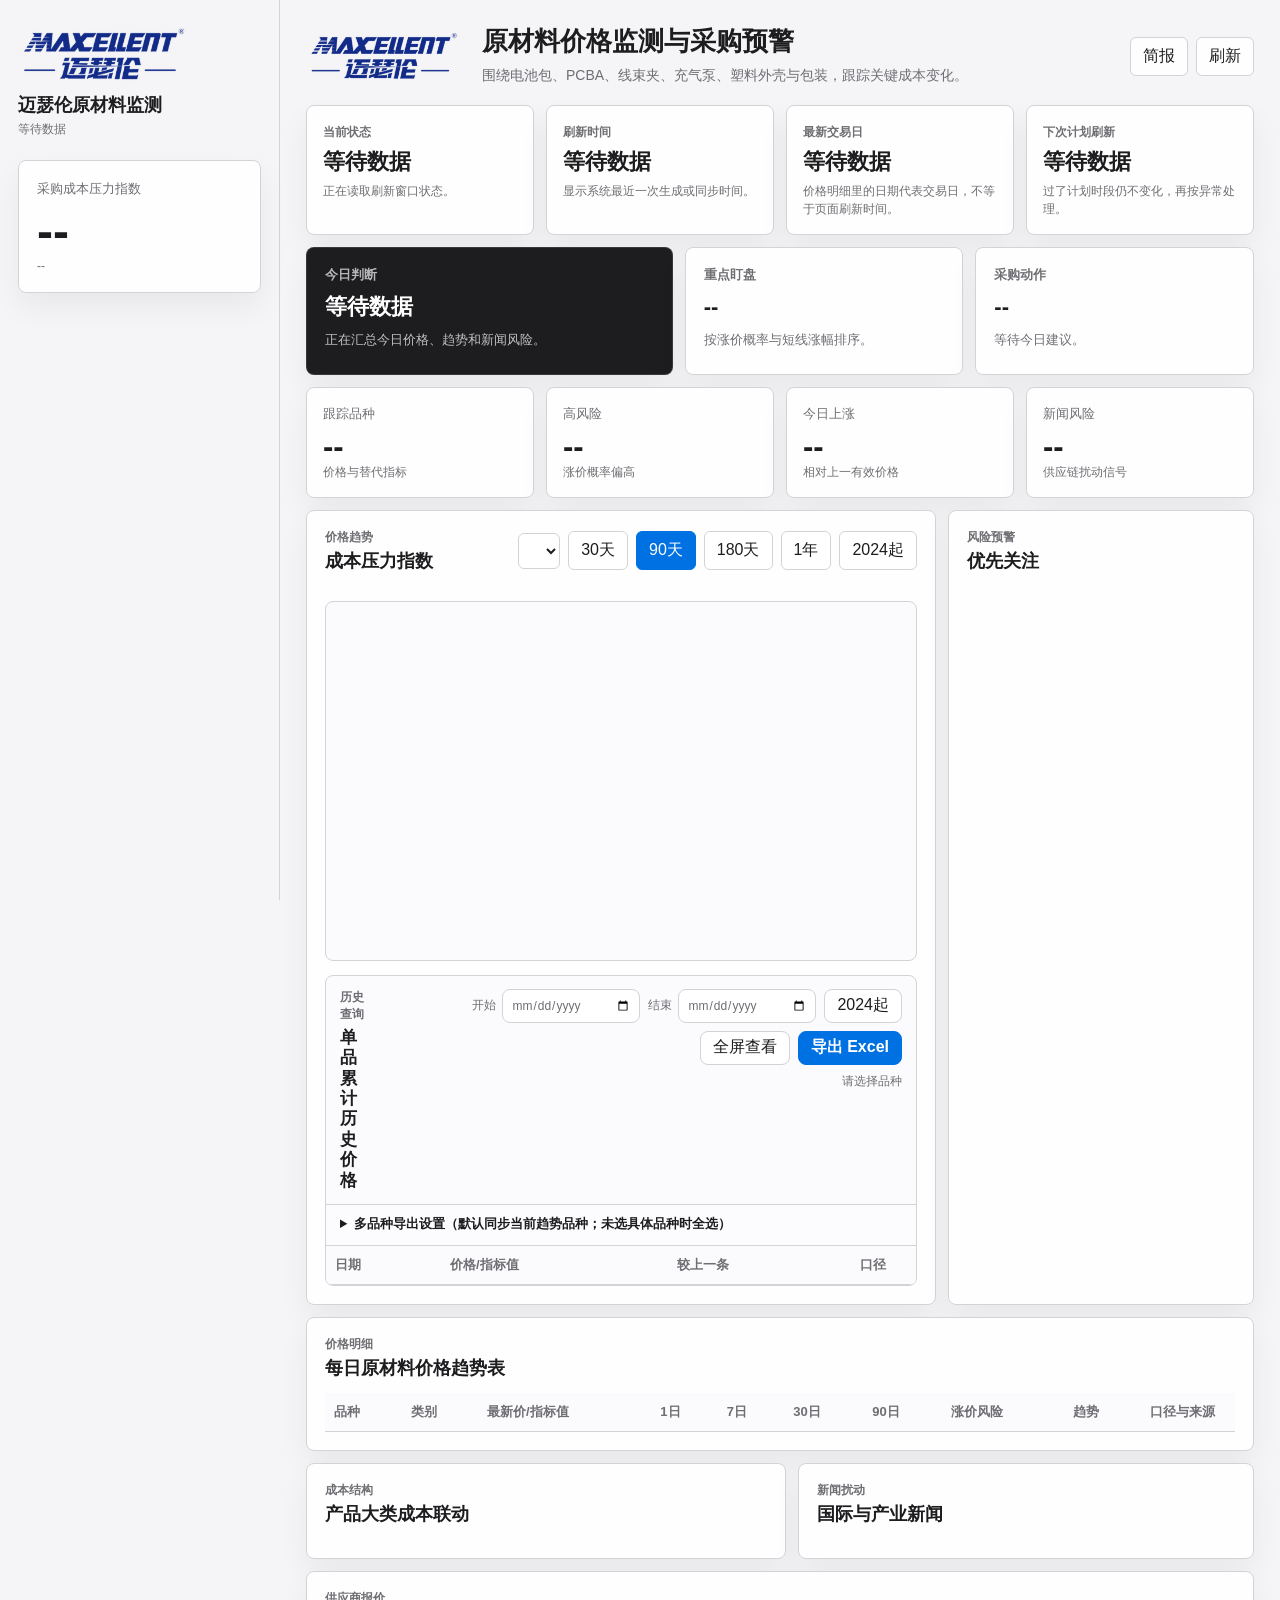
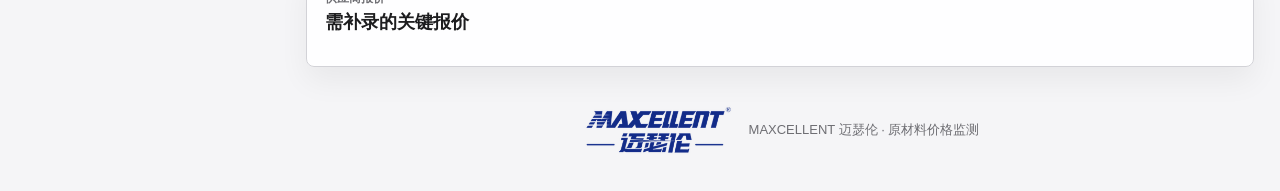
==== commit fd1d2db7: "Add history export and full-screen viewer" ====
--- a/dashboard/index.html
+++ b/dashboard/index.html
@@ -3,6 +3,9 @@
   <head>
     <meta charset="utf-8" />
     <meta name="viewport" content="width=device-width, initial-scale=1" />
+    <meta http-equiv="Cache-Control" content="no-cache, no-store, must-revalidate" />
+    <meta http-equiv="Pragma" content="no-cache" />
+    <meta http-equiv="Expires" content="0" />
     <title>迈瑟伦原材料价格监测</title>
     <link rel="icon" href="./assets/maxcellent-favicon.png" />
     <link rel="stylesheet" href="./styles.css" />
@@ -131,7 +134,7 @@
             <div class="chart-wrap">
               <svg id="trendChart" viewBox="0 0 900 360" role="img" aria-label="价格趋势图"></svg>
             </div>
-            <div class="history-panel">
+            <div class="history-panel" id="historyPanel">
               <div class="history-head">
                 <div>
                   <p class="eyebrow">历史查询</p>
@@ -141,9 +144,20 @@
                   <label>开始 <input id="historyStartInput" type="date" /></label>
                   <label>结束 <input id="historyEndInput" type="date" /></label>
                   <button id="historyResetButton" type="button">2024起</button>
+                  <button id="historyExpandButton" type="button" aria-expanded="false">全屏查看</button>
+                  <button id="historyExportButton" class="history-export-button" type="button">导出 Excel</button>
                   <span id="historyMeta">请选择品种</span>
                 </div>
               </div>
+              <details class="history-export-options" id="historyExportOptions">
+                <summary>多品种导出设置（默认同步当前趋势品种；未选具体品种时全选）</summary>
+                <p>勾选多个品种后，会合并导出到同一份 Excel 明细表；仅包含当前日期范围内的公开行情记录。</p>
+                <div class="history-export-actions">
+                  <button id="historyExportSelectAllButton" type="button">全选品种</button>
+                  <button id="historyExportClearButton" type="button">清除选择</button>
+                </div>
+                <div id="historyExportMaterialList" class="history-export-material-list" aria-label="选择需要导出的品种"></div>
+              </details>
               <div class="history-table-wrap">
                 <table class="history-table">
                   <thead>
@@ -157,6 +171,7 @@
                   <tbody id="historyTable"></tbody>
                 </table>
               </div>
+              <button id="historyCloseExpandButton" class="history-close-expand" type="button" aria-label="退出历史记录全屏查看">退出展开 ×</button>
             </div>
           </section>
 
--- a/dashboard/styles.css
+++ b/dashboard/styles.css
@@ -491,6 +491,63 @@
   overflow: hidden;
 }
 
+.history-panel.is-expanded {
+  position: fixed;
+  inset: 0;
+  z-index: 1000;
+  display: flex;
+  flex-direction: column;
+  margin: 0;
+  border-width: 2px;
+  border-radius: 0;
+  box-shadow: none;
+}
+
+.history-panel.is-expanded .history-head,
+.history-panel.is-expanded .history-export-options {
+  flex: 0 0 auto;
+}
+
+.history-panel.is-expanded .history-head {
+  padding-right: 142px;
+}
+
+.history-panel.is-expanded .history-table-wrap {
+  flex: 1 1 auto;
+  max-height: none;
+}
+
+body.history-expanded {
+  overflow: hidden;
+}
+
+.history-close-expand {
+  display: none;
+}
+
+.history-panel.is-expanded .history-close-expand {
+  position: absolute;
+  top: 12px;
+  right: 14px;
+  z-index: 2;
+  display: inline-flex;
+  align-items: center;
+  min-height: 38px;
+  padding: 0 13px;
+  border: 1px solid #8b1a1a;
+  border-radius: 8px;
+  background: #fff;
+  color: #8b1a1a;
+  cursor: pointer;
+  font: inherit;
+  font-size: 13px;
+  font-weight: 700;
+}
+
+.history-panel.is-expanded .history-close-expand:hover {
+  background: #fff1f1;
+}
+
 .history-head {
   display: flex;
   align-items: flex-start;
@@ -554,13 +611,106 @@
   color: var(--accent);
 }
 
+.history-tools .history-export-button {
+  border-color: var(--teal);
+  background: var(--teal);
+  color: #fff;
+  font-weight: 700;
+}
+
+.history-tools .history-export-button:hover {
+  border-color: #005bb5;
+  background: #005bb5;
+  color: #fff;
+}
+
 .history-tools #historyMeta {
   flex-basis: 100%;
+}
+
+.history-export-options {
+  padding: 10px 14px 12px;
+  border-bottom: 1px solid var(--line);
+  background: color-mix(in srgb, var(--surface-alt) 68%, var(--surface));
+}
+
+.history-export-options summary {
+  color: var(--text);
+  font-size: 13px;
+  font-weight: 700;
+  cursor: pointer;
+}
+
+.history-export-options p {
+  margin: 8px 0;
+  color: var(--muted);
+  font-size: 12px;
+  line-height: 1.5;
+}
+
+.history-export-actions {
+  display: flex;
+  gap: 8px;
+  margin: 8px 0;
+}
+
+.history-export-actions button {
+  min-height: 30px;
+  padding: 0 10px;
+  border: 1px solid var(--line);
+  border-radius: 7px;
+  background: var(--surface);
+  color: var(--text);
+  cursor: pointer;
+  font: inherit;
+  font-size: 12px;
+}
+
+.history-export-actions button:hover {
+  border-color: var(--accent);
+  color: var(--accent);
+}
+
+.history-export-material-list {
+  display: grid;
+  grid-template-columns: repeat(auto-fit, minmax(155px, 1fr));
+  max-height: 180px;
+  gap: 6px 12px;
+  overflow: auto;
+  padding: 8px;
+  border: 1px solid var(--line);
+  border-radius: 7px;
+  background: var(--surface);
+}
+
+.history-export-material-list label {
+  display: flex;
+  align-items: center;
+  gap: 6px;
+  min-width: 0;
+  color: var(--text);
+  font-size: 12px;
+}
+
+.history-export-material-list input {
+  flex: 0 0 auto;
 }
 
 .history-table-wrap {
   max-height: 320px;
   overflow: auto;
+}
+
+@media (max-width: 720px) {
+  .history-panel.is-expanded .history-head {
+    padding-right: 16px;
+    padding-top: 60px;
+  }
+
+  .history-panel.is-expanded .history-close-expand {
+    top: 10px;
+    right: 10px;
+  }
 }
 
 .history-table {
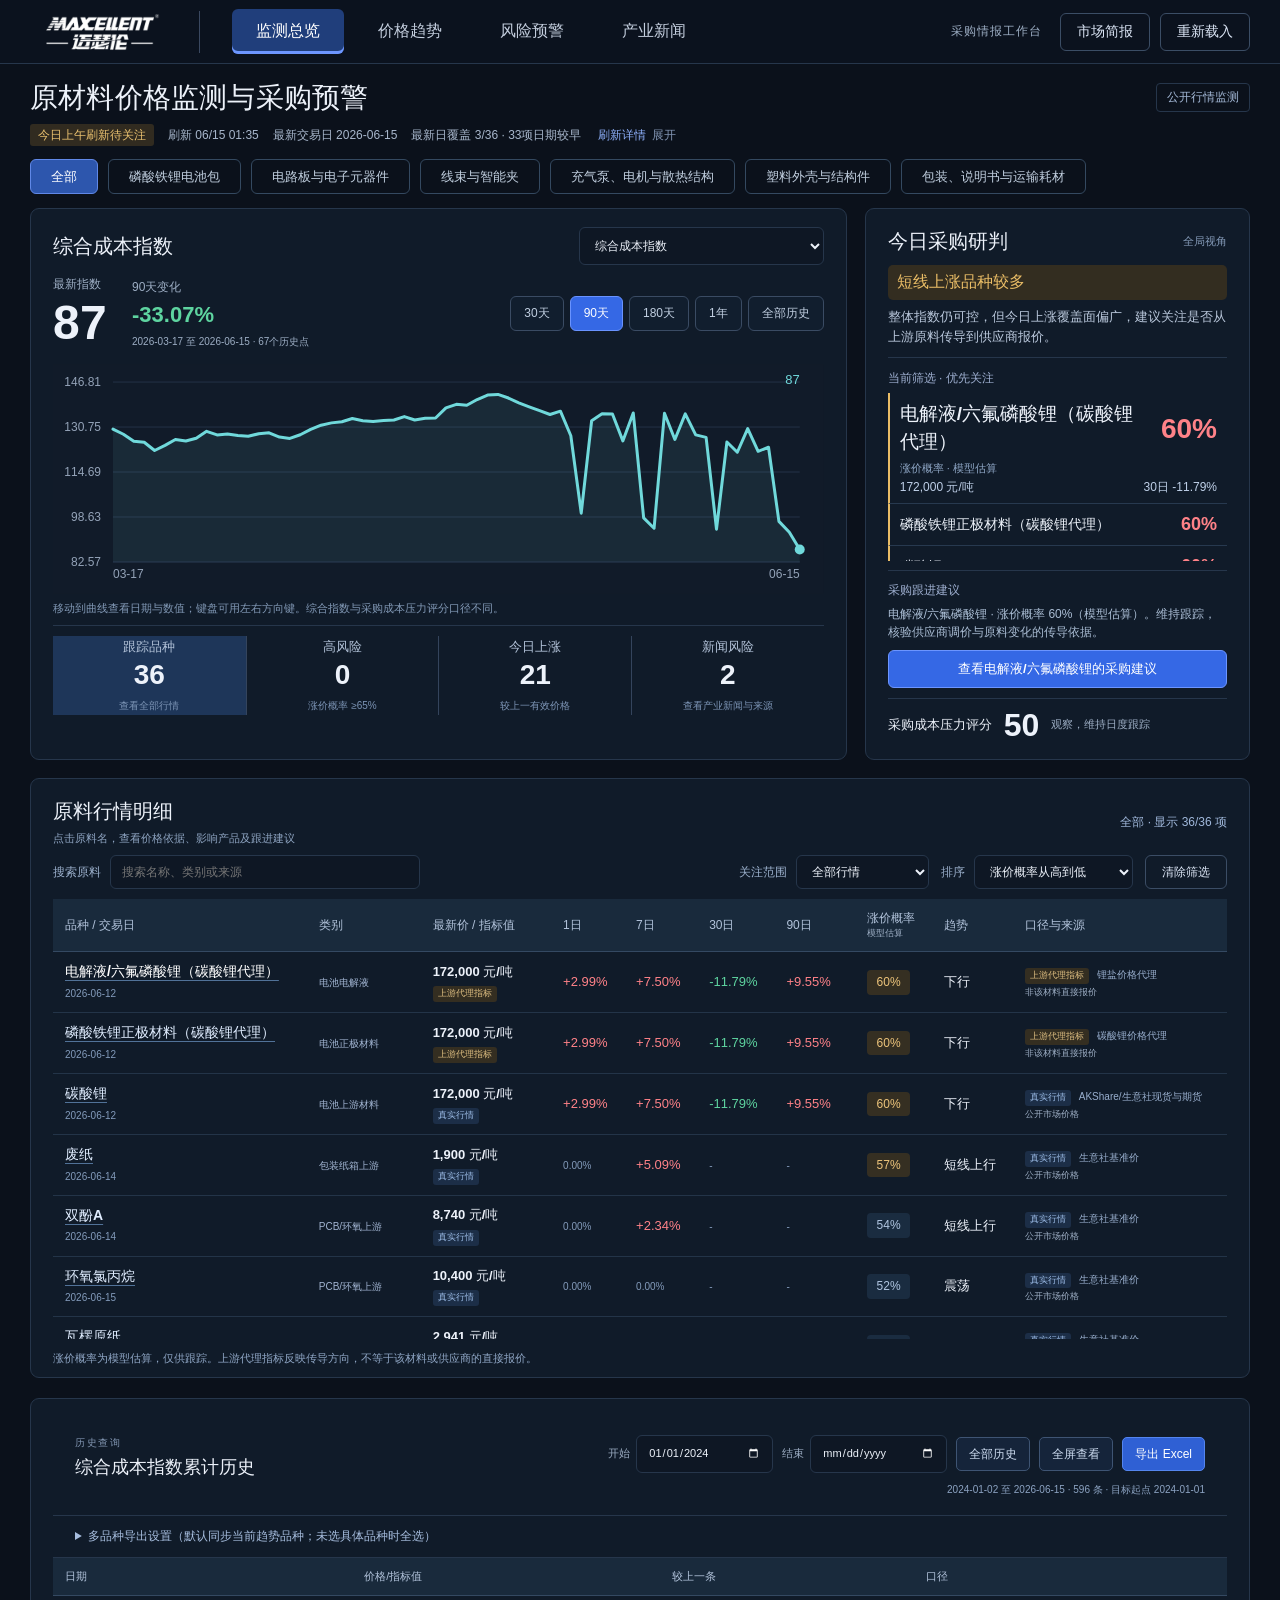
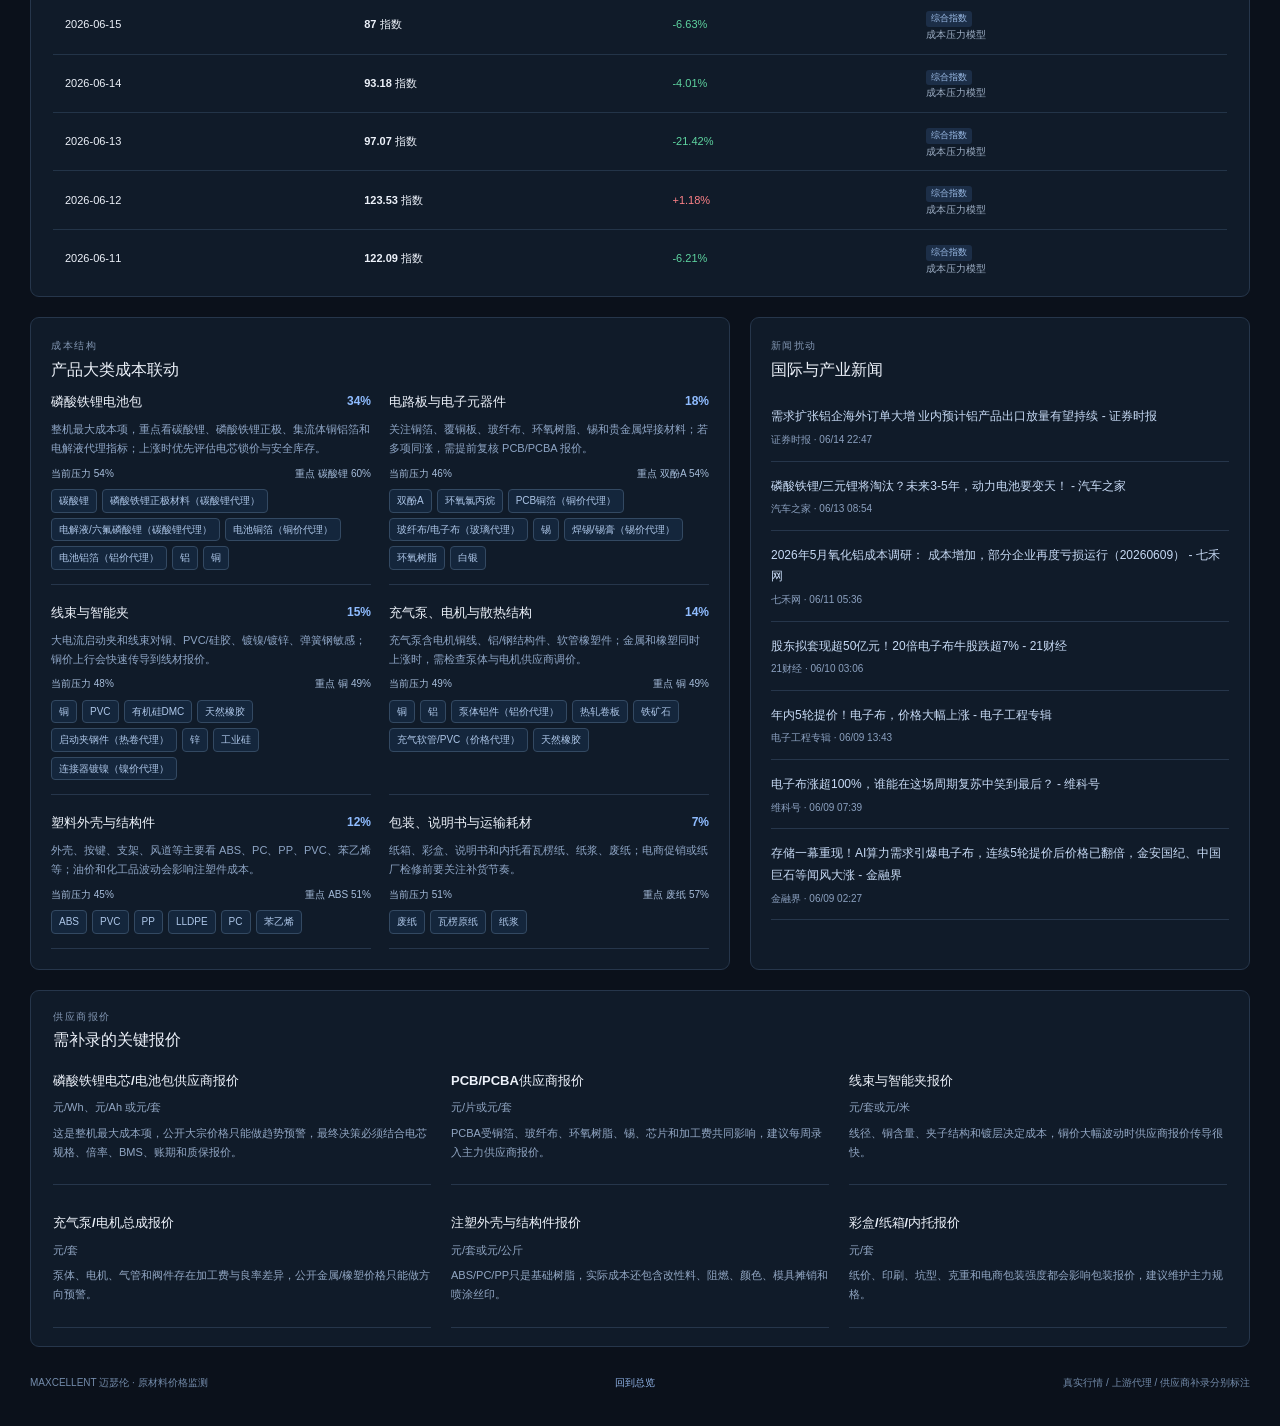
==== commit 72102309: "Upgrade procurement dashboard to dark interactive terminal" ====
--- a/dashboard/index.html
+++ b/dashboard/index.html
@@ -1,263 +1,373 @@
-﻿<!doctype html>
+<!doctype html>
 <html lang="zh-CN">
   <head>
     <meta charset="utf-8" />
     <meta name="viewport" content="width=device-width, initial-scale=1" />
-    <meta http-equiv="Cache-Control" content="no-cache, no-store, must-revalidate" />
-    <meta http-equiv="Pragma" content="no-cache" />
-    <meta http-equiv="Expires" content="0" />
+    <meta
+      http-equiv="Cache-Control"
+      content="no-cache, no-store, must-revalidate"
+    />
     <title>迈瑟伦原材料价格监测</title>
     <link rel="icon" href="./assets/maxcellent-favicon.png" />
-    <link rel="stylesheet" href="./styles.css" />
+    <link rel="stylesheet" href="./styles.css?v=20261120-dark-8" />
   </head>
   <body>
-    <div class="app-shell">
-      <aside class="sidebar">
-        <div class="brand">
-          <div class="brand-mark">
-            <img src="./assets/maxcellent-logo-on-theme.png" alt="MAXCELLENT 迈瑟伦" />
-          </div>
-          <div>
-            <h1>迈瑟伦原材料监测</h1>
-            <p id="updatedAt">等待数据</p>
-          </div>
-        </div>
-
-        <div class="pressure-block">
-          <span>采购成本压力指数</span>
-          <strong id="pressureIndex">--</strong>
-          <small id="pressureStatus">--</small>
-        </div>
-
-        <nav class="category-nav" id="categoryNav"></nav>
-      </aside>
-
-      <main class="content">
-        <header class="topbar">
-          <div class="topbar-main">
-            <img class="topbar-logo" src="./assets/maxcellent-logo-on-theme.png" alt="MAXCELLENT 迈瑟伦" />
-            <div class="title-block">
-              <h2>原材料价格监测与采购预警</h2>
-              <p id="marketSummary">围绕电池包、PCBA、线束夹、充气泵、塑料外壳与包装，跟踪关键成本变化。</p>
-            </div>
-          </div>
-          <div class="top-actions">
-            <a id="briefLink" class="icon-button" title="打开今日简报" href="./report.html">简报</a>
-            <button class="icon-button" id="reloadButton" title="重新载入数据">刷新</button>
-          </div>
-        </header>
-
-        <section id="refreshWarningBanner" class="refresh-warning-banner" hidden></section>
+    <a class="skip-link" href="#tableSection">跳到原料行情</a>
+    <header class="masthead">
+      <a class="brand-mark" href="#overview" aria-label="迈瑟伦监测总览"
+        ><img
+          src="./assets/maxcellent-logo-wordmark.png"
+          alt="MAXCELLENT 迈瑟伦"
+      /></a>
+      <nav class="main-nav" aria-label="看板导航">
+        <a class="active" href="#overview">监测总览</a
+        ><a href="#chartSection">价格趋势</a><a href="#riskSection">风险预警</a
+        ><a href="#newsSection">产业新闻</a>
+      </nav>
+      <div class="masthead-actions">
+        <span class="terminal-label">采购情报工作台</span
+        ><a id="briefLink" class="icon-button" href="./report.html">市场简报</a
+        ><button
+          id="reloadButton"
+          class="icon-button"
+          title="重新载入已生成的数据，不触发行情抓取"
+        >
+          重新载入
+        </button>
+      </div>
+    </header>
+    <main class="content" id="overview">
+      <header class="page-heading">
+        <div>
+          <p class="eyebrow">MAXCELLENT · MARKET INTELLIGENCE</p>
+          <h1>原材料价格监测与采购预警</h1>
+        </div>
+        <span class="workspace-badge">公开行情监测</span>
+      </header>
+      <details class="freshness-details" id="refreshDetails">
+        <summary>
+          <span id="freshnessSummary">正在读取行情与刷新状态…</span
+          ><span class="details-toggle">刷新详情</span>
+        </summary>
+        <p id="marketSummary"></p>
+        <p id="updatedAt"></p>
+        <section
+          id="refreshWarningBanner"
+          class="refresh-warning-banner"
+          hidden
+        ></section>
         <section class="refresh-status-strip" id="refreshStatusStrip">
           <article class="refresh-status-card">
-            <span>当前状态</span>
-            <strong id="refreshStateLabel">等待数据</strong>
-            <small id="refreshStateDetail">正在读取刷新窗口状态。</small>
+            <span>当前状态</span><strong id="refreshStateLabel">正在读取</strong
+            ><small id="refreshStateDetail"></small>
           </article>
           <article class="refresh-status-card">
-            <span>刷新时间</span>
-            <strong id="refreshGeneratedAt">等待数据</strong>
-            <small id="refreshGeneratedAtDetail">显示系统最近一次生成或同步时间。</small>
+            <span>刷新时间</span><strong id="refreshGeneratedAt">--</strong
+            ><small id="refreshGeneratedAtDetail"></small>
           </article>
           <article class="refresh-status-card">
-            <span>最新交易日</span>
-            <strong id="refreshTradingDate">等待数据</strong>
-            <small id="refreshTradingDateDetail">价格明细里的日期代表交易日，不等于页面刷新时间。</small>
+            <span>最新交易日</span><strong id="refreshTradingDate">--</strong
+            ><small id="refreshTradingDateDetail"></small>
           </article>
           <article class="refresh-status-card">
-            <span>下次计划刷新</span>
-            <strong id="refreshNextSlot">等待数据</strong>
-            <small id="refreshNextSlotDetail">过了计划时段仍不变化，再按异常处理。</small>
+            <span>下次计划刷新</span><strong id="refreshNextSlot">--</strong
+            ><small id="refreshNextSlotDetail"></small>
           </article>
         </section>
-
-        <section class="decision-strip">
-          <article class="decision-card primary">
-            <span>今日判断</span>
-            <strong id="decisionTitle">等待数据</strong>
-            <p id="decisionBody">正在汇总今日价格、趋势和新闻风险。</p>
-          </article>
-          <article class="decision-card">
-            <span>重点盯盘</span>
-            <strong id="decisionFocus">--</strong>
-            <p id="decisionFocusMeta">按涨价概率与短线涨幅排序。</p>
-          </article>
-          <article class="decision-card">
-            <span>采购动作</span>
-            <strong id="decisionActionTitle">--</strong>
-            <p id="decisionActionBody">等待今日建议。</p>
-          </article>
-        </section>
-
-        <section class="metric-grid">
-          <article class="metric-card">
-            <span>跟踪品种</span>
-            <strong id="trackedCount">--</strong>
-            <small>价格与替代指标</small>
-          </article>
-          <article class="metric-card">
-            <span>高风险</span>
-            <strong id="highRiskCount">--</strong>
-            <small>涨价概率偏高</small>
-          </article>
-          <article class="metric-card">
-            <span>今日上涨</span>
-            <strong id="risingCount">--</strong>
-            <small>相对上一有效价格</small>
-          </article>
-          <article class="metric-card">
-            <span>新闻风险</span>
-            <strong id="newsRiskCount">--</strong>
-            <small>供应链扰动信号</small>
-          </article>
-        </section>
-
-        <section class="main-grid">
-          <section class="panel chart-panel">
-            <div class="panel-heading">
-              <div>
-                <p class="eyebrow">价格趋势</p>
-                <h3 id="chartTitle">成本压力指数</h3>
-              </div>
-              <div class="chart-controls">
-                <select id="materialSelect" aria-label="选择品种"></select>
-                <div class="segmented" id="rangeControl">
-                  <button data-days="30">30天</button>
-                  <button data-days="90" class="active">90天</button>
-                  <button data-days="180">180天</button>
-                  <button data-days="365">1年</button>
-                  <button data-days="all">2024起</button>
-                </div>
-              </div>
+      </details>
+      <nav
+        class="category-nav"
+        id="categoryNav"
+        aria-label="按产品大类筛选"
+      ></nav>
+      <section class="main-grid">
+        <section
+          class="panel chart-panel"
+          id="chartSection"
+          aria-label="价格趋势"
+        >
+          <div class="panel-heading">
+            <h2 id="chartTitle">综合成本指数</h2>
+            <select id="materialSelect" aria-label="选择品种"></select>
+          </div>
+          <div class="chart-topline">
+            <div class="chart-summary" id="chartSummary"></div>
+            <div class="segmented" id="rangeControl" aria-label="趋势时间范围">
+              <button data-days="30">30天</button
+              ><button data-days="90" class="active">90天</button
+              ><button data-days="180">180天</button
+              ><button data-days="365">1年</button
+              ><button data-days="all">全部历史</button>
             </div>
-            <div class="chart-summary" id="chartSummary"></div>
-            <div class="chart-wrap">
-              <svg id="trendChart" viewBox="0 0 900 360" role="img" aria-label="价格趋势图"></svg>
-            </div>
-            <div class="history-panel" id="historyPanel">
-              <div class="history-head">
-                <div>
-                  <p class="eyebrow">历史查询</p>
-                  <h3 id="historyTitle">单品累计历史价格</h3>
-                </div>
-                <div class="history-tools">
-                  <label>开始 <input id="historyStartInput" type="date" /></label>
-                  <label>结束 <input id="historyEndInput" type="date" /></label>
-                  <button id="historyResetButton" type="button">2024起</button>
-                  <button id="historyExpandButton" type="button" aria-expanded="false">全屏查看</button>
-                  <button id="historyExportButton" class="history-export-button" type="button">导出 Excel</button>
-                  <span id="historyMeta">请选择品种</span>
-                </div>
-              </div>
-              <details class="history-export-options" id="historyExportOptions">
-                <summary>多品种导出设置（默认同步当前趋势品种；未选具体品种时全选）</summary>
-                <p>勾选多个品种后，会合并导出到同一份 Excel 明细表；仅包含当前日期范围内的公开行情记录。</p>
-                <div class="history-export-actions">
-                  <button id="historyExportSelectAllButton" type="button">全选品种</button>
-                  <button id="historyExportClearButton" type="button">清除选择</button>
-                </div>
-                <div id="historyExportMaterialList" class="history-export-material-list" aria-label="选择需要导出的品种"></div>
-              </details>
-              <div class="history-table-wrap">
-                <table class="history-table">
-                  <thead>
-                    <tr>
-                      <th>日期</th>
-                      <th>价格/指标值</th>
-                      <th>较上一条</th>
-                      <th>口径</th>
-                    </tr>
-                  </thead>
-                  <tbody id="historyTable"></tbody>
-                </table>
-              </div>
-              <button id="historyCloseExpandButton" class="history-close-expand" type="button" aria-label="退出历史记录全屏查看">退出展开 ×</button>
-            </div>
-          </section>
-
-          <section class="panel risk-panel">
-            <div class="panel-heading">
-              <div>
-                <p class="eyebrow">风险预警</p>
-                <h3>优先关注</h3>
-              </div>
-            </div>
-            <div class="risk-list" id="riskList"></div>
+          </div>
+          <div class="chart-wrap">
+            <svg
+              id="trendChart"
+              viewBox="0 0 900 360"
+              role="img"
+              tabindex="0"
+              aria-label="价格趋势图；左右方向键查看历史点"
+            ></svg>
+          </div>
+          <p class="chart-help">
+            移动到曲线查看日期与数值；键盘可用左右方向键。综合指数与采购成本压力评分口径不同。
+          </p>
+          <section class="metric-grid" aria-label="快速筛选行情">
+            <button class="metric-card" data-quick-filter="all">
+              <span>跟踪品种</span><strong id="trackedCount">--</strong
+              ><small>查看全部行情</small>
+            </button>
+            <button class="metric-card" data-quick-filter="high">
+              <span>高风险</span><strong id="highRiskCount">--</strong
+              ><small>涨价概率 ≥65%</small>
+            </button>
+            <button class="metric-card" data-quick-filter="rising">
+              <span>今日上涨</span><strong id="risingCount">--</strong
+              ><small>较上一有效价格</small>
+            </button>
+            <button class="metric-card" data-quick-filter="news">
+              <span>新闻风险</span><strong id="newsRiskCount">--</strong
+              ><small>查看产业新闻与来源</small>
+            </button>
           </section>
         </section>
-
-        <section class="panel table-panel">
-            <div class="panel-heading">
-              <div>
-                <p class="eyebrow">价格明细</p>
-                <h3>每日原材料价格趋势表</h3>
-              </div>
-          </div>
-          <div class="table-wrap">
-            <table>
+        <aside
+          class="panel decision-panel"
+          id="riskSection"
+          aria-label="今日采购研判"
+        >
+          <div class="panel-heading">
+            <h2>今日采购研判</h2>
+            <span class="subtle-label">全局视角</span>
+          </div>
+          <div class="decision-card primary">
+            <strong id="decisionTitle">正在汇总研判</strong>
+            <p id="decisionBody"></p>
+          </div>
+          <div class="focus-summary">
+            <span>当前筛选 · 优先关注</span><strong id="decisionFocus"></strong>
+            <p id="decisionFocusMeta"></p>
+          </div>
+          <div class="risk-list" id="riskList"></div>
+          <div class="action-summary">
+            <span>采购跟进建议</span>
+            <h3 id="decisionActionTitle"></h3>
+            <p id="decisionActionBody"></p>
+            <button id="procurementButton" class="primary-button">
+              查看原料与采购建议
+            </button>
+          </div>
+          <div class="pressure-block">
+            <span>采购成本压力评分</span><strong id="pressureIndex">--</strong
+            ><small id="pressureStatus"></small>
+          </div>
+        </aside>
+      </section>
+      <section class="panel table-panel" id="tableSection">
+        <div class="panel-heading">
+          <div>
+            <h2>原料行情明细</h2>
+            <p class="section-hint">
+              点击原料名，查看价格依据、影响产品及跟进建议
+            </p>
+          </div>
+          <span id="resultCount" aria-live="polite"></span>
+        </div>
+        <div class="table-toolbar">
+          <label class="search-field"
+            ><span>搜索原料</span
+            ><input
+              id="materialSearch"
+              type="search"
+              placeholder="搜索名称、类别或来源"
+              autocomplete="off"
+          /></label>
+          <label
+            ><span>关注范围</span
+            ><select id="riskFilter">
+              <option value="all">全部行情</option>
+              <option value="high">高风险 ≥65%</option>
+              <option value="rising">今日上涨</option>
+              <option value="news">有匹配新闻</option>
+              <option value="real">真实行情</option>
+              <option value="proxy">上游代理指标</option>
+            </select></label
+          >
+          <label
+            ><span>排序</span
+            ><select id="sortSelect">
+              <option value="risk">涨价概率从高到低</option>
+              <option value="change30">30日涨幅从高到低</option>
+              <option value="name">原料名称</option>
+            </select></label
+          ><button id="filterReset" class="quiet-button">清除筛选</button>
+        </div>
+        <div class="table-wrap">
+          <table>
+            <thead>
+              <tr>
+                <th>品种 / 交易日</th>
+                <th>类别</th>
+                <th>最新价 / 指标值</th>
+                <th>1日</th>
+                <th>7日</th>
+                <th>30日</th>
+                <th>90日</th>
+                <th>涨价概率<small>模型估算</small></th>
+                <th>趋势</th>
+                <th>口径与来源</th>
+              </tr>
+            </thead>
+            <tbody id="materialsTable"></tbody>
+          </table>
+        </div>
+        <p class="table-note">
+          涨价概率为模型估算，仅供跟踪。上游代理指标反映传导方向，不等于该材料或供应商的直接报价。
+        </p>
+      </section>
+      <section class="panel history-section" aria-label="历史价格查询">
+        <div class="history-panel" id="historyPanel">
+          <div class="history-head">
+            <div>
+              <p class="eyebrow">历史查询</p>
+              <h3 id="historyTitle">单品累计历史价格</h3>
+            </div>
+            <div class="history-tools">
+              <label>开始 <input id="historyStartInput" type="date" /></label>
+              <label>结束 <input id="historyEndInput" type="date" /></label>
+              <button id="historyResetButton" type="button">全部历史</button>
+              <button
+                id="historyExpandButton"
+                type="button"
+                aria-expanded="false"
+              >
+                全屏查看
+              </button>
+              <button
+                id="historyExportButton"
+                class="history-export-button"
+                type="button"
+              >
+                导出 Excel
+              </button>
+              <span id="historyMeta">请选择品种</span>
+            </div>
+          </div>
+          <details class="history-export-options" id="historyExportOptions">
+            <summary>
+              多品种导出设置（默认同步当前趋势品种；未选具体品种时全选）
+            </summary>
+            <p>
+              勾选多个品种后，会合并导出到同一份 Excel
+              明细表；仅包含当前日期范围内的公开行情记录。
+            </p>
+            <div class="history-export-actions">
+              <button id="historyExportSelectAllButton" type="button">
+                全选品种
+              </button>
+              <button id="historyExportClearButton" type="button">
+                清除选择
+              </button>
+            </div>
+            <div
+              id="historyExportMaterialList"
+              class="history-export-material-list"
+              aria-label="选择需要导出的品种"
+            ></div>
+          </details>
+          <div class="history-table-wrap">
+            <table class="history-table">
               <thead>
                 <tr>
-                  <th>品种</th>
-                  <th>类别</th>
-                  <th>最新价/指标值</th>
-                  <th>1日</th>
-                  <th>7日</th>
-                  <th>30日</th>
-                  <th>90日</th>
-                  <th>涨价风险</th>
-                  <th>趋势</th>
-                  <th>口径与来源</th>
+                  <th>日期</th>
+                  <th>价格/指标值</th>
+                  <th>较上一条</th>
+                  <th>口径</th>
                 </tr>
               </thead>
-              <tbody id="materialsTable"></tbody>
+              <tbody id="historyTable"></tbody>
             </table>
           </div>
-        </section>
-
-        <section class="bottom-grid">
-          <section class="panel">
-            <div class="panel-heading">
-              <div>
-                <p class="eyebrow">成本结构</p>
-                <h3>产品大类成本联动</h3>
-              </div>
-            </div>
-            <div class="bucket-grid" id="bucketGrid"></div>
-          </section>
-
-          <section class="panel">
-            <div class="panel-heading">
-              <div>
-                <p class="eyebrow">新闻扰动</p>
-                <h3>国际与产业新闻</h3>
-              </div>
-            </div>
-            <div class="news-feed" id="newsFeed"></div>
-          </section>
-        </section>
-
-        <section class="panel watch-panel">
+          <button
+            id="historyCloseExpandButton"
+            class="history-close-expand"
+            type="button"
+            aria-label="退出历史记录全屏查看"
+          >
+            退出展开 ×
+          </button>
+        </div>
+      </section>
+      <section class="bottom-grid" id="newsSection">
+        <section class="panel">
           <div class="panel-heading">
             <div>
-              <p class="eyebrow">供应商报价</p>
-              <h3>需补录的关键报价</h3>
+              <p class="eyebrow">成本结构</p>
+              <h3>产品大类成本联动</h3>
             </div>
           </div>
-          <div class="watch-grid" id="manualWatch"></div>
+          <div class="bucket-grid" id="bucketGrid"></div>
         </section>
 
-        <footer class="brand-footer">
-          <img src="./assets/maxcellent-logo-on-theme.png" alt="MAXCELLENT 迈瑟伦" />
-          <span>MAXCELLENT 迈瑟伦 · 原材料价格监测</span>
-        </footer>
-      </main>
-    </div>
-
+        <section class="panel">
+          <div class="panel-heading">
+            <div>
+              <p class="eyebrow">新闻扰动</p>
+              <h3>国际与产业新闻</h3>
+            </div>
+          </div>
+          <div class="news-feed" id="newsFeed"></div>
+        </section>
+      </section>
+
+      <section class="panel watch-panel">
+        <div class="panel-heading">
+          <div>
+            <p class="eyebrow">供应商报价</p>
+            <h3>需补录的关键报价</h3>
+          </div>
+        </div>
+        <div class="watch-grid" id="manualWatch"></div>
+      </section>
+
+      <footer class="brand-footer">
+        <span>MAXCELLENT 迈瑟伦 · 原材料价格监测</span
+        ><a href="#overview">回到总览</a
+        ><span>真实行情 / 上游代理 / 供应商补录分别标注</span>
+      </footer>
+    </main>
+    <dialog
+      id="detailDialog"
+      class="detail-dialog"
+      aria-labelledby="detailTitle"
+    >
+      <div class="detail-header">
+        <div>
+          <p class="eyebrow">MATERIAL INSIGHT</p>
+          <h2 id="detailTitle">原料详情</h2>
+        </div>
+        <button id="drawerClose" class="icon-button" aria-label="关闭原料详情">
+          关闭
+        </button>
+      </div>
+      <div id="detailBody" class="detail-body"></div>
+      <div class="detail-footer">
+        <button id="drawerTrendButton" class="primary-button">
+          查看价格趋势</button
+        ><button id="drawerHistoryButton" class="icon-button">
+          查看历史明细</button
+        ><small>采购动作需结合实际用量、交期与供应商报价复核。</small>
+      </div>
+    </dialog>
     <!-- runtime-loader:start -->
     <script>
       (function () {
-        var stamp = new Date().toISOString().replace(/[-:TZ.]/g, "").slice(0, 14);
-        var PUBLIC_DATA_URL = "https://chefkang.github.io/commodity-monitor/data.js";
+        var stamp = new Date()
+          .toISOString()
+          .replace(/[-:TZ.]/g, "")
+          .slice(0, 14);
+        var PUBLIC_DATA_URL =
+          "https://chefkang.github.io/commodity-monitor/data.js";
         var PUBLIC_HOST_RE = /(^|\.)chefkang\.github\.io$/i;
         var PUBLIC_LAG_TOLERANCE_MS = 3 * 60 * 1000;
 
@@ -276,16 +386,42 @@
           if (onerror) {
             script.onerror = onerror;
           }
+          var finished = false;
+          var complete = function (ok) {
+            if (finished) return;
+            finished = true;
+            clearTimeout(timer);
+            if (ok) {
+              if (onload) onload();
+            } else {
+              script.remove();
+              if (onerror) onerror();
+            }
+          };
+          var timer = setTimeout(function () {
+            complete(false);
+          }, 4500);
+          script.onload = function () {
+            complete(true);
+          };
+          script.onerror = function () {
+            complete(false);
+          };
           document.body.appendChild(script);
         }
 
         function parseGeneratedAtMs(payload) {
-          var value = payload && payload.generated_at ? Date.parse(payload.generated_at) : NaN;
+          var value =
+            payload && payload.generated_at
+              ? Date.parse(payload.generated_at)
+              : NaN;
           return Number.isFinite(value) ? value : null;
         }
 
         function latestCount(payload) {
-          return payload && Array.isArray(payload.latest) ? payload.latest.length : 0;
+          return payload && Array.isArray(payload.latest)
+            ? payload.latest.length
+            : 0;
         }
 
         function shouldCheckPublicData() {
@@ -320,7 +456,10 @@
             if (candidateGeneratedAt === null) {
               return baseGeneratedAt === null;
             }
-            return baseGeneratedAt === null || candidateGeneratedAt >= baseGeneratedAt;
+            return (
+              baseGeneratedAt === null ||
+              candidateGeneratedAt >= baseGeneratedAt
+            );
           }
 
           return false;
@@ -336,7 +475,7 @@
             public_lag_tolerance_ms: PUBLIC_LAG_TOLERANCE_MS,
             data_source: checkPublicData ? "local" : "public",
             data_source_label: checkPublicData ? "本地副本" : "公网实时结果",
-            data_source_reason: ""
+            data_source_reason: "",
           };
 
           if (!checkPublicData) {
@@ -344,20 +483,27 @@
             return;
           }
 
-          loadScript(PUBLIC_DATA_URL + "?ts=" + stamp, function () {
-            var publicPayload = window.COMMODITY_MONITOR_DATA || {};
-            if (shouldPreferCandidate(localPayload, publicPayload)) {
-              window.COMMODITY_MONITOR_RUNTIME.data_source = "public";
-              window.COMMODITY_MONITOR_RUNTIME.data_source_label = "公网同步结果";
-              window.COMMODITY_MONITOR_RUNTIME.data_source_reason = "当前页面自动优先使用比本地副本更新的公网结果。";
-            } else {
+          loadScript(
+            PUBLIC_DATA_URL + "?ts=" + stamp,
+            function () {
+              var publicPayload = window.COMMODITY_MONITOR_DATA || {};
+              if (shouldPreferCandidate(localPayload, publicPayload)) {
+                window.COMMODITY_MONITOR_RUNTIME.data_source = "public";
+                window.COMMODITY_MONITOR_RUNTIME.data_source_label =
+                  "公网同步结果";
+                window.COMMODITY_MONITOR_RUNTIME.data_source_reason =
+                  "当前页面自动优先使用比本地副本更新的公网结果。";
+              } else {
+                window.COMMODITY_MONITOR_DATA = localPayload;
+              }
+              continueLoad();
+            },
+            null,
+            function () {
               window.COMMODITY_MONITOR_DATA = localPayload;
-            }
-            continueLoad();
-          }, null, function () {
-            window.COMMODITY_MONITOR_DATA = localPayload;
-            continueLoad();
-          });
+              continueLoad();
+            },
+          );
         }
 
         loadScript("./data.js?ts=" + stamp, function () {
@@ -367,7 +513,10 @@
               function () {
                 loadScript("./app.js?ts=" + stamp);
               },
-              { "data-local-only": "true" }
+              { "data-local-only": "true" },
+              function () {
+                loadScript("./app.js?ts=" + stamp);
+              },
             );
           });
         });
--- a/dashboard/styles.css
+++ b/dashboard/styles.css
@@ -1,1225 +1,2305 @@
 :root {
-  --bg: #f5f5f7;
-  --surface: rgba(255, 255, 255, 0.9);
-  --surface-alt: #fbfbfd;
-  --ink: #1d1d1f;
-  --muted: #6e6e73;
-  --line: #d2d2d7;
-  --teal: #0071e3;
-  --green: #147b3d;
-  --amber: #b86e00;
-  --red: #b42318;
-  --blue: #0066cc;
-  --shadow: 0 14px 30px rgba(0, 0, 0, 0.055);
-  --shadow-hover: 0 18px 38px rgba(0, 0, 0, 0.075);
-  font-family: -apple-system, BlinkMacSystemFont, "SF Pro Display", "Microsoft YaHei", "PingFang SC", "Segoe UI", Arial, sans-serif;
-}
-
+  color-scheme: dark;
+  --bg: #0b111b;
+  --surface: #101b29;
+  --surface-alt: #142132;
+  --ink: #edf2fa;
+  --text: #edf2fa;
+  --muted: #9daec4;
+  --line: #26364b;
+  --teal: #5386ff;
+  --accent: #70d9db;
+  --blue: #5386ff;
+  --green: #5ed4a0;
+  --red: #ff8288;
+  --amber: #eabd66;
+  --shadow: none;
+  --shadow-hover: none;
+  font-family: "Segoe UI", "Microsoft YaHei", "PingFang SC", Arial, sans-serif;
+  font-synthesis: none;
+  font-size: 14px;
+}
 * {
   box-sizing: border-box;
 }
-
+html {
+  scroll-behavior: smooth;
+  scroll-padding-top: 96px;
+}
 body {
   margin: 0;
   background: var(--bg);
   color: var(--ink);
-  overflow-x: hidden;
-}
-
+  line-height: 1.55;
+}
+button,
+input,
+select {
+  font: inherit;
+}
+button,
+a,
+input,
+select,
+summary {
+  -webkit-tap-highlight-color: transparent;
+}
 button,
 select,
+summary {
+  cursor: pointer;
+}
 a {
-  font: inherit;
-}
-
-.app-shell {
-  min-height: 100vh;
-  width: 100%;
-  min-width: 0;
-  display: grid;
-  grid-template-columns: 280px minmax(0, 1fr);
-}
-
-.sidebar {
+  color: #9bb8ff;
+  text-decoration: none;
+}
+a:hover {
+  color: #c5d5ff;
+  text-decoration: underline;
+}
+button {
+  color: var(--ink);
+}
+button:focus-visible,
+a:focus-visible,
+input:focus-visible,
+select:focus-visible,
+summary:focus-visible,
+svg:focus-visible {
+  outline: 2px solid var(--accent);
+  outline-offset: 4px;
+}
+button:disabled {
+  opacity: 0.45;
+  cursor: not-allowed;
+}
+button {
+  transition:
+    background 0.16s,
+    border-color 0.16s,
+    color 0.16s;
+}
+input,
+select {
+  min-height: 38px;
+  border: 1px solid var(--line);
+  border-radius: 6px;
+  padding: 0 11px;
+  color: var(--ink);
+  background: #0e1724;
+  max-width: 100%;
+}
+input:hover,
+select:hover {
+  border-color: #52688a;
+}
+select {
+  padding-right: 28px;
+}
+h1,
+h2,
+h3,
+h4,
+p {
+  margin: 0;
+}
+h1 {
+  font-size: 27px;
+  line-height: 1.4;
+  letter-spacing: 0.2px;
+}
+h2 {
+  font-size: 19px;
+  line-height: 1.4;
+  font-weight: 650;
+}
+h3 {
+  font-size: 16px;
+}
+h4 {
+  font-size: 14px;
+}
+small {
+  font-size: 12px;
+  color: var(--muted);
+}
+[hidden] {
+  display: none !important;
+}
+.skip-link {
+  position: fixed;
+  left: 20px;
+  top: -100px;
+  z-index: 3000;
+  background: var(--teal);
+  color: white;
+  padding: 12px;
+}
+.skip-link:focus {
+  top: 10px;
+}
+.masthead {
+  height: 76px;
   position: sticky;
   top: 0;
-  height: 100vh;
-  min-width: 0;
-  padding: 24px 18px;
-  background: var(--bg);
-  border-right: 1px solid var(--line);
-  color: var(--ink);
-  display: flex;
-  flex-direction: column;
-  gap: 22px;
-}
-
-.brand {
-  display: flex;
-  flex-direction: column;
-  align-items: flex-start;
-  gap: 10px;
-}
-
+  z-index: 40;
+  display: flex;
+  align-items: center;
+  gap: 32px;
+  padding: 0 30px;
+  background: #0b121e;
+  border-bottom: 1px solid var(--line);
+}
 .brand-mark {
-  width: 172px;
-  height: 60px;
-  border: 0;
-  background: var(--bg);
-  border-radius: 0;
-  display: grid;
-  place-items: center;
-  overflow: visible;
-}
-
+  display: flex;
+  width: 170px;
+  flex-shrink: 0;
+  padding-right: 24px;
+  border-right: 1px solid #3a4860;
+}
 .brand-mark img {
   width: 100%;
+  height: 51px;
+  object-fit: contain;
+  filter: brightness(0) invert(1);
+}
+.main-nav {
+  display: flex;
+  gap: 10px;
   height: 100%;
-  object-fit: contain;
-  background: var(--bg);
-}
-
-.brand h1 {
-  margin: 0;
-  font-size: 18px;
-  line-height: 1.25;
-}
-
-.brand p,
-.pressure-block small,
-.metric-card small {
-  margin: 4px 0 0;
+  align-items: center;
+}
+.main-nav a {
+  padding: 12px 24px;
+  border-radius: 6px;
+  color: #c4cede;
+  font-size: 16px;
+  font-weight: 600;
+  text-decoration: none;
+}
+.main-nav a.active {
+  background: #203e7b;
+  color: #fff;
+  box-shadow: inset 0 -3px #6d96ff;
+}
+.main-nav a:hover {
+  background: #19283f;
+}
+.masthead-actions {
+  margin-left: auto;
+  display: flex;
+  align-items: center;
+  gap: 10px;
+}
+.terminal-label {
   color: var(--muted);
-  font-size: 12px;
-}
-
-.pressure-block {
-  padding: 18px;
+  margin-right: 8px;
+  font-size: 12px;
+  letter-spacing: 1px;
+}
+.icon-button,
+.quiet-button {
+  display: inline-flex;
+  align-items: center;
+  justify-content: center;
+  min-height: 38px;
+  padding: 0 16px;
+  border: 1px solid #3b4d65;
+  border-radius: 6px;
+  background: transparent;
+  color: #dce6f6;
+  white-space: nowrap;
+  text-decoration: none;
+}
+.icon-button:hover,
+.quiet-button:hover {
+  background: #1c2c42;
+  border-color: #7295c9;
+  text-decoration: none;
+}
+.primary-button {
+  display: inline-flex;
+  align-items: center;
+  justify-content: center;
+  min-height: 42px;
+  padding: 0 22px;
+  border: 1px solid #6c95ff;
+  border-radius: 6px;
+  background: #3568e5;
+  color: white;
+  font-weight: 600;
+}
+.primary-button:hover {
+  background: #315fc9;
+}
+.content {
+  width: 100%;
+  max-width: 2040px;
+  padding: 24px 30px 20px;
+  margin: auto;
+}
+.page-heading {
+  display: flex;
+  align-items: center;
+  justify-content: space-between;
+  gap: 20px;
+}
+.eyebrow {
+  font-size: 10px;
+  letter-spacing: 1.5px;
+  color: #8296b2;
+  margin-bottom: 4px;
+}
+.workspace-badge {
+  font-size: 12px;
+  border: 1px solid var(--line);
+  padding: 4px 10px;
+  border-radius: 4px;
+  color: #a3b8d6;
+}
+.freshness-details {
+  margin: 10px 0 18px;
+}
+.freshness-details > summary {
+  display: flex;
+  align-items: center;
+  gap: 16px;
+  list-style: none;
+  font-size: 12px;
+  color: #a8b7cc;
+  min-height: 24px;
+}
+.freshness-details > summary::-webkit-details-marker {
+  display: none;
+}
+.details-toggle {
+  color: #8daff9;
+  white-space: nowrap;
+}
+.details-toggle:after {
+  content: "展开";
+  margin-left: 6px;
+  color: #8194b2;
+}
+.freshness-details[open] .details-toggle:after {
+  content: "收起";
+}
+.freshness-details[open] {
+  padding: 12px 14px;
+  border: 1px solid var(--line);
+  border-radius: 6px;
+  background: #101925;
+}
+.freshness-details[open] > summary {
+  margin-bottom: 12px;
+}
+.freshness-details > p {
+  font-size: 12px;
+  color: var(--muted);
+  margin: 8px 0;
+}
+.freshness-details .freshness-badge,
+.freshness-summary-badge {
+  background: #352d1f;
+  color: #f0c56e;
+  padding: 3px 7px;
+  border-radius: 4px;
+  margin-right: 8px;
+}
+.refresh-status-strip {
+  display: grid;
+  grid-template-columns: repeat(4, minmax(0, 1fr));
+  gap: 18px;
+  padding: 14px 0;
+}
+.refresh-status-card + article {
+  border-left: 1px solid var(--line);
+  padding-left: 18px;
+}
+.refresh-status-card span {
+  font-size: 12px;
+  color: var(--muted);
+}
+.refresh-status-card strong {
+  display: block;
+  font-size: 15px;
+  margin: 6px 0;
+}
+.refresh-status-card small {
+  display: block;
+  line-height: 1.6;
+}
+.refresh-warning-banner {
+  border-left: 3px solid var(--amber);
+  padding: 12px 16px;
+  background: #292519;
+  font-size: 12px;
+}
+.refresh-warning-banner ul {
+  padding-left: 20px;
+  margin: 5px 0;
+}
+.category-nav {
+  display: flex;
+  gap: 10px;
+  margin-bottom: 20px;
+  overflow: auto;
+  padding-bottom: 2px;
+}
+.category-nav button {
+  white-space: nowrap;
+  border: 1px solid #344960;
+  border-radius: 6px;
+  min-height: 39px;
+  padding: 0 20px;
+  background: transparent;
+  color: #c0cede;
+  font-size: 13px;
+}
+.category-nav button.active {
+  background: #2d56ad;
+  border-color: #6088e7;
+  color: #fff;
+}
+.category-nav button:hover {
+  background: #1d314c;
+}
+.category-nav button.active:hover {
+  background: #3562c1;
+}
+.main-grid {
+  display: grid;
+  grid-template-columns: minmax(0, 2.12fr) minmax(330px, 1fr);
+  gap: 20px;
+  margin-bottom: 20px;
+}
+.panel {
+  min-width: 0;
   background: var(--surface);
   border: 1px solid var(--line);
-  border-radius: 8px;
-  box-shadow: var(--shadow);
-}
-
-.pressure-block span {
-  color: var(--muted);
-  font-size: 13px;
-}
-
-.pressure-block strong {
-  display: block;
-  margin-top: 10px;
-  font-size: 48px;
-  line-height: 1;
-}
-
-.category-nav {
-  display: grid;
-  gap: 8px;
-  min-width: 0;
-  max-width: 100%;
-  overflow: auto;
-  padding-right: 4px;
-}
-
-.category-nav button {
-  width: 100%;
-  min-height: 38px;
-  border: 1px solid var(--line);
-  background: transparent;
-  color: var(--ink);
-  border-radius: 6px;
-  cursor: pointer;
-  text-align: left;
-  padding: 8px 10px;
-}
-
-.category-nav button.active {
-  color: var(--teal);
-  border-color: rgba(0, 113, 227, 0.36);
-  background: rgba(0, 113, 227, 0.1);
-}
-
-.content {
-  padding: 26px;
-  min-width: 0;
-}
-
-.topbar,
+  border-radius: 9px;
+  padding: 20px 22px;
+  margin-bottom: 20px;
+}
+.main-grid > .panel {
+  margin-bottom: 0;
+}
 .panel-heading {
   display: flex;
   align-items: center;
   justify-content: space-between;
   gap: 16px;
-}
-
-.topbar {
-  margin-bottom: 18px;
-}
-
-.refresh-warning-banner {
-  margin-bottom: 14px;
-  padding: 14px 16px;
-  border: 1px solid rgba(184, 110, 0, 0.24);
-  border-radius: 8px;
-  background: rgba(184, 110, 0, 0.08);
-  color: #7d4d00;
-  box-shadow: var(--shadow);
-}
-
-.refresh-warning-banner.info-mode {
-  border-color: rgba(31, 92, 163, 0.22);
-  background: rgba(31, 92, 163, 0.08);
-  color: #1b4f89;
-}
-
-.refresh-warning-banner strong {
-  display: block;
-  margin-bottom: 8px;
-  font-size: 14px;
-}
-
-.refresh-warning-banner ul {
+  margin-bottom: 12px;
+}
+.panel-heading select {
+  max-width: 310px;
+  min-width: 180px;
+  font-size: 12px;
+}
+.subtle-label {
+  color: #8399b6;
+  font-size: 11px;
+}
+.chart-topline {
+  display: flex;
+  gap: 18px;
+  justify-content: space-between;
+  align-items: center;
+  margin-top: 18px;
+}
+.segmented {
+  display: flex;
+  gap: 6px;
+  flex-shrink: 0;
+  flex-wrap: wrap;
+}
+.segmented button {
+  border: 1px solid #3a4b63;
+  background: #111e2e;
+  border-radius: 6px;
+  min-height: 35px;
+  padding: 0 13px;
+  font-size: 12px;
+  color: #c1cfe1;
+}
+.segmented button.active {
+  background: #3568e5;
+  border-color: #6993ff;
+  color: #fff;
+}
+.segmented button:hover {
+  background: #284471;
+}
+.chart-summary {
+  display: flex;
+  align-items: center;
+  gap: 25px;
+  min-width: 0;
+  flex-wrap: wrap;
+}
+.chart-summary article {
+  min-width: 0;
+}
+.chart-summary span {
+  display: block;
+  color: var(--muted);
+  font-size: 11px;
+}
+.chart-summary strong {
+  font-size: 19px;
+  font-variant-numeric: tabular-nums;
+  white-space: nowrap;
+  line-height: 1.25;
+  display: block;
+  margin: 5px 0;
+}
+.chart-summary article:first-child strong {
+  font-size: 40px;
+  font-weight: 650;
+  letter-spacing: 0.3px;
+}
+.chart-summary small {
+  display: block;
+  font-size: 10px;
+}
+.chart-summary article:nth-child(n + 3) {
+  display: none;
+}
+.chart-wrap {
+  position: relative;
+  min-height: 0;
+  margin-top: 18px;
+}
+.chart-wrap svg {
+  display: block;
+  width: 100%;
+  height: 300px;
+  outline-offset: -2px;
+}
+.chart-help {
+  color: #8299b6;
+  font-size: 11px;
+  line-height: 1.5;
+  margin: 9px 0 14px;
+}
+.chart-tooltip {
+  position: absolute;
+  pointer-events: none;
+  background: #20354d;
+  border: 1px solid #6084ac;
+  padding: 8px 12px;
+  border-radius: 5px;
+  color: #fff;
+  font-size: 12px;
+  z-index: 3;
+  box-shadow: 0 6px 20px #0004;
+  white-space: nowrap;
+}
+.chart-tooltip strong,
+.chart-tooltip span {
+  display: block;
+}
+.chart-hover-line {
+  stroke: #8bb0d8;
+}
+.metric-grid {
+  display: grid;
+  grid-template-columns: repeat(4, 1fr);
+  border-top: 1px solid var(--line);
+  padding-top: 14px;
+  gap: 0;
+  margin-top: 12px;
+}
+.metric-card {
+  min-width: 0;
+  border: 0;
+  background: none;
+  text-align: center;
+  padding: 1px 10px 0;
+  border-radius: 0;
+}
+.metric-card + button {
+  border-left: 1px solid #34445c;
+}
+.metric-card span {
+  display: block;
+  color: #b2c2d8;
+  font-size: 12px;
+}
+.metric-card strong {
+  font-size: 26px;
+  line-height: 1.35;
+  display: block;
+  font-weight: 600;
+  font-variant-numeric: tabular-nums;
+}
+.metric-card small {
+  font-size: 10px;
+  color: #7c94b5;
+}
+.metric-card:hover {
+  background: #172e48;
+}
+.metric-card.active,
+.metric-card[aria-pressed="true"] {
+  background: #1e3659;
+}
+.decision-card.primary {
+  background: transparent;
+  padding: 0 0 14px;
+  border-bottom: 1px solid var(--line);
+}
+.decision-card.primary strong {
+  font-size: 16px;
+  color: var(--amber);
+  display: block;
+  background: #332d20;
+  border-radius: 5px;
+  padding: 7px 10px;
+  margin-bottom: 10px;
+}
+.decision-card p {
+  font-size: 12px;
+  line-height: 1.7;
+  color: #b9c7db;
+}
+.focus-summary {
+  margin: 13px 0 5px;
+}
+.focus-summary > span,
+.action-summary > span {
+  font-size: 11px;
+  color: #9eafd0;
+}
+.focus-summary > strong {
+  display: block;
+  font-size: 13px;
+  font-weight: 550;
+  margin: 5px 0;
+}
+.focus-summary p {
+  display: none;
+}
+.risk-list {
+  max-height: 136px;
+  overflow: auto;
+  margin: 6px 0 12px;
+}
+.risk-item {
   margin: 0;
-  padding-left: 18px;
-}
-
-.refresh-warning-banner li {
-  line-height: 1.55;
-}
-
-.refresh-status-strip {
-  display: grid;
-  grid-template-columns: repeat(4, minmax(0, 1fr));
-  gap: 12px;
-  margin-bottom: 12px;
-}
-
-.refresh-status-card {
-  min-height: 112px;
-  padding: 16px;
-  border: 1px solid var(--line);
-  border-radius: 8px;
-  background: var(--surface);
-  box-shadow: var(--shadow);
-}
-
-.refresh-status-card span {
-  color: var(--muted);
-  font-size: 12px;
-  font-weight: 700;
-}
-
-.refresh-status-card strong {
-  display: block;
-  margin-top: 8px;
-  font-size: 22px;
-  line-height: 1.15;
-}
-
-.refresh-status-card small {
-  display: block;
-  margin-top: 8px;
-  color: var(--muted);
-  font-size: 12px;
-  line-height: 1.5;
-}
-
-.refresh-status-card.info-tone {
-  border-color: rgba(31, 92, 163, 0.24);
-  background: linear-gradient(180deg, rgba(31, 92, 163, 0.08), rgba(255, 255, 255, 0.96));
-}
-
-.refresh-status-card.info-tone span,
-.refresh-status-card.info-tone small {
-  color: #285f9f;
-}
-
-.refresh-status-card.info-tone strong {
-  color: #1b4f89;
-}
-
-.refresh-status-card.warning-tone {
-  border-color: rgba(184, 110, 0, 0.24);
-  background: linear-gradient(180deg, rgba(184, 110, 0, 0.08), rgba(255, 255, 255, 0.96));
-}
-
-.refresh-status-card.warning-tone span,
-.refresh-status-card.warning-tone small {
-  color: #8a5600;
-}
-
-.refresh-status-card.warning-tone strong {
-  color: #7d4d00;
-}
-
-.topbar-main {
-  display: flex;
-  align-items: center;
-  gap: 20px;
-  min-width: 0;
-}
-
-.title-block {
-  min-width: 0;
-}
-
-.title-block p {
-  max-width: 720px;
-  margin: 8px 0 0;
-  color: var(--muted);
-  font-size: 14px;
-  line-height: 1.55;
-}
-
-.topbar-logo {
-  width: 156px;
-  height: 54px;
-  object-fit: contain;
-  background: var(--bg);
-  border: 0;
-  border-radius: 0;
-  padding: 0;
-  margin-left: auto;
-}
-
-.decision-strip {
-  display: grid;
-  grid-template-columns: minmax(0, 1.25fr) minmax(0, 0.95fr) minmax(0, 0.95fr);
-  gap: 12px;
-  margin-bottom: 12px;
-}
-
-.decision-card {
-  min-height: 128px;
-  padding: 18px;
-  border: 1px solid var(--line);
-  border-radius: 8px;
-  background: var(--surface);
-  box-shadow: var(--shadow);
-}
-
-.decision-card.primary {
-  color: #fff;
-  border-color: rgba(255, 255, 255, 0.12);
-  background: #1d1d1f;
-}
-
-.decision-card span {
-  display: block;
-  color: var(--muted);
+  border-bottom: 1px solid #25374a;
+  border-left: 2px solid #4b7299;
+  padding: 7px 10px;
+}
+.risk-item.high {
+  border-left-color: var(--red);
+}
+.risk-item.medium {
+  border-left-color: var(--amber);
+}
+.risk-item h4 {
   font-size: 13px;
-  font-weight: 700;
-}
-
-.decision-card.primary span {
-  color: rgba(255, 255, 255, 0.68);
-}
-
-.decision-card strong {
-  display: block;
-  margin-top: 10px;
-  font-size: 22px;
-  line-height: 1.18;
-}
-
-.decision-card p {
-  margin: 10px 0 0;
-  color: var(--muted);
-  font-size: 13px;
-  line-height: 1.58;
-}
-
-.decision-card.primary p {
-  color: rgba(255, 255, 255, 0.72);
-}
-
-.eyebrow {
-  margin: 0 0 5px;
-  color: var(--muted);
-  font-size: 12px;
-  font-weight: 700;
-  letter-spacing: 0;
-  text-transform: uppercase;
-}
-
-h2,
-h3 {
-  margin: 0;
-  line-height: 1.2;
-}
-
-h2 {
-  font-size: 26px;
-}
-
-h3 {
-  font-size: 18px;
-}
-
-.top-actions,
-.chart-controls,
-.segmented {
   display: flex;
   gap: 8px;
   align-items: center;
 }
-
-.icon-button,
-.segmented button {
-  min-height: 36px;
-  border: 1px solid var(--line);
+.risk-item p {
+  font-size: 11px;
+  color: #97aac4;
+  margin-top: 3px;
+  line-height: 1.5;
+}
+.risk-item p:nth-of-type(n + 2) {
+  display: none;
+}
+.risk-item-button {
+  width: 100%;
+  background: none;
+  border: 0;
+  text-align: left;
+  padding: 0;
+  color: inherit;
+}
+.risk-item-button:hover {
+  color: #a4d9ff;
+}
+.risk-item-button strong {
+  font-size: 14px;
+}
+.action-summary {
+  border-top: 1px solid var(--line);
+  padding-top: 10px;
+}
+.action-summary h3 {
+  font-size: 14px;
+  margin: 3px 0;
+  color: #e0eafb;
+}
+.action-summary p {
+  font-size: 12px;
+  color: #aabdd4;
+  margin-bottom: 10px;
+  line-height: 1.6;
+}
+.action-summary .primary-button {
+  width: 100%;
+  min-height: 38px;
+  font-size: 13px;
+}
+.pressure-block {
+  display: flex;
+  align-items: center;
+  gap: 12px;
+  border-top: 1px solid var(--line);
+  padding-top: 14px;
+  margin-top: 14px;
+  flex-wrap: wrap;
+}
+.pressure-block > span {
+  font-size: 12px;
+}
+.pressure-block strong {
+  font-size: 30px;
+  font-weight: 650;
+  line-height: 1;
+}
+.pressure-block small {
+  font-size: 11px;
+  flex: 1;
+  min-width: 70px;
+}
+.table-panel {
+  padding-bottom: 12px;
+}
+.section-hint {
+  font-size: 11px;
+  color: #8ea4c1;
+  margin-top: 5px;
+}
+.panel-heading #resultCount {
+  font-size: 12px;
+  color: #a0b8db;
+  white-space: nowrap;
+}
+.table-toolbar {
+  display: flex;
+  align-items: end;
+  gap: 14px;
+  margin: 16px 0;
+}
+.table-toolbar label {
+  display: flex;
+  align-items: center;
+  gap: 9px;
+  min-width: 0;
+  font-size: 12px;
+  color: #9bb0cc;
+}
+.search-field {
+  flex: 1;
+}
+.search-field input {
+  width: 100%;
+  max-width: 310px;
+}
+.table-toolbar select {
+  font-size: 12px;
+}
+.table-toolbar .quiet-button {
+  font-size: 12px;
+  margin-left: auto;
+}
+.table-wrap {
+  overflow: auto;
+  max-height: 440px;
+  scrollbar-width: thin;
+  scrollbar-color: #435a79 #121e2b;
+}
+.table-wrap table {
+  min-width: 1080px;
+}
+table {
+  border-collapse: collapse;
+  width: 100%;
+  font-size: 12px;
+  text-align: left;
+}
+thead {
+  position: sticky;
+  top: 0;
+  z-index: 2;
+  background: #192a3c;
+}
+th {
+  color: #b2c3db;
+  font-size: 11px;
+  font-weight: 500;
+  padding: 10px 12px;
+  white-space: nowrap;
+  border-bottom: 1px solid #344962;
+}
+th small {
+  display: block;
+  font-size: 9px;
+}
+td {
+  padding: 11px 12px;
+  border-bottom: 1px solid #233448;
+  vertical-align: middle;
+  font-variant-numeric: tabular-nums;
+}
+td strong {
+  font-weight: 550;
+  white-space: nowrap;
+}
+tr:hover td {
+  background: #182a41;
+}
+tr.selected td,
+tr.is-selected td {
+  background: #1a3456;
+}
+.material-link {
+  border: 0;
+  padding: 0;
+  background: none;
+  color: #e0edff;
+  font-weight: 600;
+  text-align: left;
+  font-size: 13px;
+  text-decoration: underline;
+  text-decoration-color: #517298;
+  text-underline-offset: 4px;
+}
+.material-link:hover {
+  color: var(--accent);
+  text-decoration-color: var(--accent);
+}
+td .neutral {
+  font-size: 10px;
+  color: #839bbb;
+}
+.tag {
+  font-size: 10px;
+  color: #a1b4d1;
+}
+.positive {
+  color: var(--red);
+}
+.negative {
+  color: var(--green);
+}
+.neutral {
+  color: var(--muted);
+}
+.probability {
+  display: inline-flex;
+  min-width: 43px;
+  justify-content: center;
+  padding: 3px 6px;
+  border-radius: 4px;
+  background: #1a2c40;
+  color: #afc4df;
+  font-size: 12px;
+}
+.probability.high {
+  color: #ff999e;
+  background: #3d242f;
+}
+.probability.medium {
+  color: #edc47b;
+  background: #352f22;
+}
+.basis-badge {
+  display: inline-block;
+  padding: 1px 5px;
+  border-radius: 3px;
+  font-size: 9px;
+  font-weight: 400;
+  white-space: nowrap;
+  margin-top: 4px;
+  color: #9cbce7;
+  background: #1c2e47;
+}
+.basis-badge.proxy {
+  background: #342e21;
+  color: #dfbf82;
+}
+.basis-badge.manual {
+  background: #24382e;
+  color: #9ad5b1;
+}
+.source-cell {
+  font-size: 10px;
+  min-width: 140px;
+  color: #99afce;
+}
+.source-cell span:not(.basis-badge) {
+  margin-left: 5px;
+}
+.source-cell small {
+  display: block;
+  font-size: 9px;
+  margin-top: 2px;
+}
+.table-note {
+  font-size: 10px;
+  color: #8fa6c5;
+  margin-top: 11px;
+}
+.filter-empty,
+.empty {
+  text-align: center;
+  padding: 28px;
+  color: var(--muted);
+}
+.filter-empty button {
+  display: inline-flex;
+  margin-top: 10px;
+}
+.empty strong {
+  display: block;
+  color: var(--ink);
+}
+.history-section {
+  padding: 0;
+  overflow: hidden;
+}
+.history-panel {
   background: var(--surface);
-  color: var(--ink);
-  border-radius: 6px;
-  padding: 8px 12px;
-  cursor: pointer;
-  text-decoration: none;
-}
-
-.icon-button:hover,
-.segmented button:hover,
-select:hover {
-  border-color: var(--teal);
-}
-
-.segmented button.active {
-  background: var(--teal);
-  border-color: var(--teal);
-  color: #fff;
-}
-
-select {
-  min-height: 36px;
-  border: 1px solid var(--line);
-  background: var(--surface);
-  color: var(--ink);
-  border-radius: 6px;
-  padding: 7px 10px;
-  max-width: 220px;
-}
-
-.metric-grid {
+}
+.history-head {
+  display: flex;
+  align-items: start;
+  justify-content: space-between;
+  gap: 22px;
+  padding: 18px 22px;
+  border-bottom: 1px solid var(--line);
+}
+.history-head h3 {
+  font-size: 18px;
+  margin-top: 4px;
+}
+.history-head .eyebrow {
+  font-size: 10px;
+}
+.history-tools {
+  display: flex;
+  align-items: center;
+  gap: 9px;
+  justify-content: flex-end;
+  flex-wrap: wrap;
+}
+.history-tools label {
+  display: flex;
+  gap: 6px;
+  align-items: center;
+  color: var(--muted);
+  font-size: 11px;
+}
+.history-tools input {
+  width: 137px;
+  font-size: 11px;
+}
+.history-tools button,
+.history-export-actions button {
+  min-height: 34px;
+  border: 1px solid #3e5473;
+  border-radius: 5px;
+  background: #15243a;
+  padding: 0 12px;
+  color: #ceddf1;
+  font-size: 12px;
+}
+.history-tools .history-export-button {
+  background: #2f60d4;
+  color: white;
+  border-color: #5485ee;
+}
+.history-tools #historyMeta {
+  width: 100%;
+  font-size: 10px;
+  color: #8ca3c2;
+  text-align: right;
+}
+.history-export-options {
+  padding: 11px 22px;
+  border-bottom: 1px solid var(--line);
+  font-size: 12px;
+}
+.history-export-options summary {
+  color: #a7bedf;
+}
+.history-export-options p {
+  font-size: 11px;
+  color: #8fa5c3;
+  margin: 8px 0;
+}
+.history-export-actions {
+  display: flex;
+  gap: 8px;
+  margin: 8px 0;
+}
+.history-export-material-list {
   display: grid;
-  grid-template-columns: repeat(4, minmax(0, 1fr));
-  gap: 12px;
-  margin-bottom: 12px;
-}
-
-.metric-card,
-.panel {
-  background: var(--surface);
-  border: 1px solid var(--line);
-  border-radius: 8px;
-  box-shadow: var(--shadow);
-}
-
-.decision-card,
-.metric-card,
-.panel,
-.pressure-block,
-.risk-item,
-.bucket,
-.watch-item,
-.news-item,
-.icon-button,
-.segmented button,
-.category-nav button,
-select {
-  transition: transform 180ms ease, box-shadow 180ms ease, border-color 180ms ease, background-color 180ms ease, color 180ms ease;
-}
-
-.decision-card:hover,
-.metric-card:hover,
-.panel:hover {
-  box-shadow: var(--shadow-hover);
-}
-
-.icon-button:hover,
-.segmented button:hover,
-.category-nav button:hover,
-select:hover {
-  transform: translateY(-1px);
-}
-
-.metric-card {
-  padding: 16px;
-}
-
-.metric-card span {
-  color: var(--muted);
-  font-size: 13px;
-}
-
-.metric-card strong {
-  display: block;
-  margin-top: 8px;
-  font-size: 31px;
-  line-height: 1;
-}
-
-.metric-card small {
-  color: var(--muted);
-}
-
-.main-grid {
-  display: grid;
-  grid-template-columns: minmax(0, 1.75fr) minmax(280px, 0.85fr);
-  gap: 12px;
-  margin-bottom: 12px;
-}
-
-.panel {
-  padding: 18px;
-  min-width: 0;
-}
-
-.chart-wrap {
-  height: 360px;
-  margin-top: 14px;
-  border: 1px solid var(--line);
-  border-radius: 8px;
-  background: var(--surface-alt);
-  overflow: hidden;
-}
-
-.history-panel {
-  margin-top: 14px;
-  border: 1px solid var(--line);
-  border-radius: 8px;
-  background: var(--surface-alt);
-  overflow: hidden;
-}
-
+  grid-template-columns: repeat(auto-fit, minmax(180px, 1fr));
+  gap: 5px;
+  max-height: 200px;
+  overflow: auto;
+  padding: 8px;
+  background: #0c1623;
+}
+.history-export-material-list label {
+  display: flex;
+  align-items: center;
+  gap: 5px;
+  color: #acbdd6;
+  font-size: 11px;
+}
+.history-export-material-list input {
+  min-height: 16px;
+  accent-color: var(--teal);
+}
+.history-table-wrap {
+  max-height: 320px;
+  overflow: auto;
+}
+.history-table td {
+  font-size: 11px;
+}
+.history-table td small {
+  display: block;
+  font-size: 10px;
+}
+.history-close-expand {
+  display: none;
+}
 .history-panel.is-expanded {
   position: fixed;
   inset: 0;
-  z-index: 1000;
+  z-index: 2000;
+  margin: 0;
   display: flex;
   flex-direction: column;
-  margin: 0;
-  border-width: 2px;
+  width: 100vw;
+  height: 100dvh;
+  border: 1px solid #586d8e;
   border-radius: 0;
-  box-shadow: none;
-}
-
-.history-panel.is-expanded .history-head,
-.history-panel.is-expanded .history-export-options {
-  flex: 0 0 auto;
-}
-
+}
 .history-panel.is-expanded .history-head {
-  padding-right: 142px;
-}
-
+  padding-right: 180px;
+}
 .history-panel.is-expanded .history-table-wrap {
-  flex: 1 1 auto;
+  flex: 1;
   max-height: none;
-}
-
+  min-height: 0;
+}
+.history-panel.is-expanded .history-close-expand {
+  display: block;
+  position: absolute;
+  top: 20px;
+  right: 22px;
+  background: #243957;
+  border: 1px solid #6388b8;
+  color: white;
+  border-radius: 5px;
+  padding: 8px 12px;
+  cursor: pointer;
+}
 body.history-expanded {
   overflow: hidden;
 }
-
-.history-close-expand {
-  display: none;
-}
-
-.history-panel.is-expanded .history-close-expand {
-  position: absolute;
-  top: 12px;
-  right: 14px;
-  z-index: 2;
-  display: inline-flex;
-  align-items: center;
-  min-height: 38px;
-  padding: 0 13px;
-  border: 1px solid #8b1a1a;
-  border-radius: 8px;
-  background: #fff;
-  color: #8b1a1a;
-  cursor: pointer;
-  font: inherit;
+.bottom-grid {
+  display: grid;
+  grid-template-columns: 1.4fr 1fr;
+  gap: 20px;
+}
+.bottom-grid .panel {
+  padding: 20px;
+}
+.bucket-grid {
+  display: grid;
+  grid-template-columns: repeat(2, minmax(0, 1fr));
+  gap: 18px;
+}
+.bucket {
+  padding-bottom: 14px;
+  border-bottom: 1px solid var(--line);
+}
+.bucket-head {
+  display: flex;
+  justify-content: space-between;
+  gap: 15px;
+}
+.bucket-head h4 {
   font-size: 13px;
-  font-weight: 700;
-}
-
-.history-panel.is-expanded .history-close-expand:hover {
-  background: #fff1f1;
-}
-
-.history-head {
-  display: flex;
-  align-items: flex-start;
+}
+.bucket-head strong {
+  font-size: 12px;
+  color: #8fbcff;
+}
+.bucket p {
+  font-size: 11px;
+  color: #8ea5c5;
+  margin: 8px 0;
+  line-height: 1.7;
+}
+.bucket-pressure {
+  font-size: 10px;
+  color: #a6bddb;
+  display: flex;
   justify-content: space-between;
-  gap: 14px;
-  padding: 13px 14px;
-  border-bottom: 1px solid var(--line);
-}
-
-.history-head h3 {
-  margin: 3px 0 0;
-  font-size: 17px;
-}
-
-.history-head span {
-  color: var(--muted);
-  font-size: 12px;
-  line-height: 1.45;
-  text-align: right;
-}
-
-.history-tools {
-  display: flex;
+  gap: 8px;
+}
+.chips {
+  display: flex;
+  gap: 5px;
   flex-wrap: wrap;
-  align-items: center;
-  justify-content: flex-end;
-  gap: 8px;
-  min-width: min(100%, 520px);
-}
-
-.history-tools label {
-  display: flex;
-  align-items: center;
-  gap: 6px;
-  color: var(--muted);
-  font-size: 12px;
-}
-
-.history-tools input,
-.history-tools button {
-  min-height: 34px;
-  border: 1px solid var(--line);
-  border-radius: 8px;
-  background: var(--surface);
-  color: var(--text);
-  font: inherit;
-}
-
-.history-tools input {
-  width: 138px;
-  padding: 0 8px;
-}
-
-.history-tools button {
-  padding: 0 12px;
-  cursor: pointer;
-}
-
-.history-tools button:hover {
-  border-color: var(--accent);
-  color: var(--accent);
-}
-
-.history-tools .history-export-button {
-  border-color: var(--teal);
-  background: var(--teal);
-  color: #fff;
-  font-weight: 700;
-}
-
-.history-tools .history-export-button:hover {
-  border-color: #005bb5;
-  background: #005bb5;
-  color: #fff;
-}
-
-.history-tools #historyMeta {
-  flex-basis: 100%;
-}
-
-.history-export-options {
-  padding: 10px 14px 12px;
-  border-bottom: 1px solid var(--line);
-  background: color-mix(in srgb, var(--surface-alt) 68%, var(--surface));
-}
-
-.history-export-options summary {
-  color: var(--text);
-  font-size: 13px;
-  font-weight: 700;
-  cursor: pointer;
-}
-
-.history-export-options p {
-  margin: 8px 0;
-  color: var(--muted);
-  font-size: 12px;
-  line-height: 1.5;
-}
-
-.history-export-actions {
-  display: flex;
-  gap: 8px;
-  margin: 8px 0;
-}
-
-.history-export-actions button {
-  min-height: 30px;
-  padding: 0 10px;
-  border: 1px solid var(--line);
-  border-radius: 7px;
-  background: var(--surface);
-  color: var(--text);
-  cursor: pointer;
-  font: inherit;
-  font-size: 12px;
-}
-
-.history-export-actions button:hover {
-  border-color: var(--accent);
-  color: var(--accent);
-}
-
-.history-export-material-list {
-  display: grid;
-  grid-template-columns: repeat(auto-fit, minmax(155px, 1fr));
-  max-height: 180px;
-  gap: 6px 12px;
-  overflow: auto;
-  padding: 8px;
-  border: 1px solid var(--line);
-  border-radius: 7px;
-  background: var(--surface);
-}
-
-.history-export-material-list label {
-  display: flex;
-  align-items: center;
-  gap: 6px;
-  min-width: 0;
-  color: var(--text);
-  font-size: 12px;
-}
-
-.history-export-material-list input {
-  flex: 0 0 auto;
-}
-
-.history-table-wrap {
-  max-height: 320px;
-  overflow: auto;
-}
-
-@media (max-width: 720px) {
-  .history-panel.is-expanded .history-head {
-    padding-right: 16px;
-    padding-top: 60px;
-  }
-
-  .history-panel.is-expanded .history-close-expand {
-    top: 10px;
-    right: 10px;
-  }
-}
-
-.history-table {
-  min-width: 640px;
-}
-
-.history-table td small {
-  display: block;
-  margin-top: 4px;
-  color: var(--muted);
-  font-size: 12px;
-}
-
-.chart-summary {
-  display: grid;
-  grid-template-columns: repeat(4, minmax(0, 1fr));
-  gap: 10px;
-  margin-top: 14px;
-}
-
-.chart-summary article {
-  min-height: 92px;
-  padding: 13px 14px;
-  border: 1px solid var(--line);
-  border-radius: 8px;
-  background: var(--surface-alt);
-}
-
-.chart-summary span {
-  color: var(--muted);
-  font-size: 12px;
-}
-
-.chart-summary strong {
-  display: block;
   margin-top: 8px;
-  font-size: 22px;
-  line-height: 1.08;
-}
-
-.chart-summary small {
-  display: block;
-  margin-top: 7px;
-  color: var(--muted);
-  font-size: 12px;
-  line-height: 1.35;
-}
-
-#trendChart {
-  width: 100%;
-  height: 100%;
-  display: block;
-}
-
-.risk-list {
-  display: grid;
-  gap: 10px;
-  margin-top: 14px;
-}
-
-.risk-item {
-  border-left: 4px solid var(--amber);
-  background: var(--surface-alt);
-  padding: 11px 12px;
-  border-radius: 6px;
-}
-
-.risk-item.high {
-  border-left-color: var(--red);
-}
-
-.risk-item h4 {
-  margin: 0;
-  font-size: 15px;
-}
-
-.risk-item p {
-  margin: 6px 0 0;
-  color: var(--muted);
-  font-size: 13px;
-  line-height: 1.45;
-}
-
-.table-panel {
-  margin-bottom: 12px;
-}
-
-.table-wrap {
-  overflow: auto;
-  margin-top: 14px;
-}
-
-table {
-  width: 100%;
-  border-collapse: collapse;
-  min-width: 960px;
-  font-size: 13px;
-}
-
-th,
-td {
-  padding: 10px 9px;
-  border-bottom: 1px solid var(--line);
-  text-align: left;
-  white-space: nowrap;
-}
-
-th {
-  color: var(--muted);
-  font-weight: 700;
-  background: var(--surface-alt);
-}
-
-td strong {
-  font-size: 14px;
-}
-
-.tag,
-.probability {
-  display: inline-flex;
-  align-items: center;
-  justify-content: center;
-  min-width: 48px;
-  min-height: 24px;
+}
+.chip {
+  border: 1px solid #334962;
   border-radius: 4px;
   padding: 3px 7px;
-  font-weight: 700;
-}
-
-.tag {
-  background: #ece7de;
-  color: #4b4034;
-}
-
-.probability.low {
-  background: rgba(20, 123, 61, 0.12);
-  color: var(--green);
-}
-
-.probability.watch {
-  background: rgba(36, 87, 166, 0.12);
-  color: var(--blue);
-}
-
-.probability.medium {
-  background: rgba(185, 109, 0, 0.14);
-  color: var(--amber);
-}
-
-.probability.high {
-  background: rgba(180, 35, 24, 0.12);
-  color: var(--red);
-}
-
-.basis-badge {
+  font-size: 10px;
+  background: #14263c;
+  color: #adc6e8;
   display: inline-flex;
-  align-items: center;
-  justify-content: center;
-  min-height: 22px;
-  border-radius: 4px;
-  padding: 2px 7px;
-  font-size: 12px;
-  font-weight: 800;
-  white-space: nowrap;
-}
-
-.basis-badge.real {
-  background: rgba(20, 123, 61, 0.12);
-  color: var(--green);
-}
-
-.basis-badge.proxy {
-  background: rgba(185, 109, 0, 0.14);
-  color: var(--amber);
-}
-
-.basis-badge.manual {
-  background: rgba(36, 87, 166, 0.12);
-  color: var(--blue);
-}
-
-.source-cell {
-  display: grid;
-  gap: 4px;
-  min-width: 170px;
-}
-
-.source-cell span:not(.basis-badge),
-.source-cell small {
-  color: var(--muted);
-  font-size: 12px;
-  line-height: 1.35;
-}
-
-.positive {
-  color: var(--red);
-  font-weight: 700;
-}
-
-.negative {
-  color: var(--green);
-  font-weight: 700;
-}
-
-.neutral {
-  color: var(--muted);
-}
-
-.bottom-grid {
-  display: grid;
-  grid-template-columns: minmax(0, 1fr) minmax(320px, 0.95fr);
-  gap: 12px;
-  margin-bottom: 12px;
-}
-
-.bucket-grid,
+}
+.chip:hover {
+  background: #23446c;
+}
+.news-feed {
+  max-height: 530px;
+  overflow: auto;
+}
+.news-item {
+  border-bottom: 1px solid var(--line);
+  padding: 13px 0;
+}
+.news-item a {
+  font-size: 12px;
+  line-height: 1.7;
+  color: #c7daf5;
+}
+.news-item span {
+  display: block;
+  color: #8ba0bf;
+  font-size: 10px;
+  margin-top: 5px;
+}
 .watch-grid {
   display: grid;
-  grid-template-columns: repeat(2, minmax(0, 1fr));
+  grid-template-columns: repeat(3, minmax(0, 1fr));
+  gap: 20px;
+}
+.watch-item {
+  border-bottom: 1px solid var(--line);
+  padding: 8px 0 16px;
+}
+.watch-item h4 {
+  font-size: 13px;
+}
+.watch-item p {
+  color: #91a6c3;
+  font-size: 11px;
+  line-height: 1.7;
+  margin: 7px 0;
+}
+.quote-block {
+  border-top: 1px solid var(--line);
+  padding-top: 8px;
+  font-size: 11px;
+}
+.quote-meta {
+  color: #91c4ac;
+  font-size: 10px;
+}
+.quote-meta small {
+  font-size: 10px;
+  display: block;
+}
+.quote-table td,
+.quote-table th {
+  padding: 7px 5px;
+  font-size: 10px;
+}
+.brand-footer {
+  display: flex;
+  justify-content: space-between;
+  gap: 20px;
+  color: #738baa;
+  font-size: 10px;
+  padding: 8px 0 16px;
+}
+.brand-footer a {
+  color: #90b3e7;
+}
+.detail-dialog {
+  position: fixed;
+  inset: 0 0 0 auto;
+  margin: 0;
+  width: min(640px, 100vw);
+  height: 100dvh;
+  max-height: 100dvh;
+  max-width: 100vw;
+  border: 0;
+  border-left: 1px solid #3b506e;
+  background: #101b29;
+  color: var(--ink);
+  padding: 0;
+  box-shadow: -20px 0 65px #0005;
+  overflow: hidden;
+}
+.detail-dialog[open] {
+  display: flex;
+  flex-direction: column;
+}
+.detail-dialog::backdrop {
+  background: rgb(2 8 17 / 65%);
+}
+.detail-header {
+  display: flex;
+  align-items: center;
+  justify-content: space-between;
+  gap: 20px;
+  padding: 22px 28px;
+  border-bottom: 1px solid var(--line);
+  flex-shrink: 0;
+}
+.detail-header h2 {
+  font-size: 24px;
+}
+.detail-header .eyebrow {
+  font-size: 10px;
+  margin-bottom: 7px;
+}
+.detail-body {
+  padding: 22px 28px;
+  overflow: auto;
+  min-height: 0;
+  flex: 1;
+  overscroll-behavior: contain;
+}
+.detail-body p {
+  color: #aabed7;
+  font-size: 13px;
+  line-height: 1.8;
+}
+.detail-body section,
+.detail-section {
+  padding: 17px 0;
+  border-bottom: 1px solid var(--line);
+}
+.detail-body h3 {
+  font-size: 15px;
+  margin-bottom: 10px;
+}
+.detail-body h4 {
+  margin: 10px 0;
+}
+.detail-meta {
+  font-size: 12px;
+  color: #9eb3d0;
+  display: flex;
   gap: 10px;
-  margin-top: 14px;
+  align-items: center;
+  flex-wrap: wrap;
+}
+.detail-price {
+  font-size: 36px;
+  font-weight: 600;
+  line-height: 1.35;
+  margin: 15px 0;
+  letter-spacing: 0.3px;
+  font-variant-numeric: tabular-nums;
+}
+.detail-price small {
+  font-size: 14px;
+}
+.detail-risk {
+  color: var(--red);
+  font-size: 22px;
+  font-weight: 600;
+}
+.detail-metrics {
+  display: grid;
+  grid-template-columns: repeat(4, 1fr);
+  gap: 10px;
+  margin: 20px 0;
+}
+.detail-metrics article,
+.detail-metrics > div {
+  padding: 5px 10px;
+  border-left: 1px solid var(--line);
+}
+.detail-metrics span {
+  display: block;
+  font-size: 11px;
+  color: #8ea8c9;
+}
+.detail-metrics strong {
+  font-size: 18px;
+  font-variant-numeric: tabular-nums;
+  display: block;
+  margin-top: 5px;
+}
+.detail-body ul {
+  padding-left: 20px;
+  color: #b7c9df;
+  font-size: 13px;
+  line-height: 1.9;
+}
+.detail-body li + li {
+  margin-top: 5px;
+}
+.detail-evidence {
+  color: #b8cde6;
+  line-height: 1.8;
+  font-size: 13px;
+}
+.detail-note {
+  font-size: 11px !important;
+  color: #8fa6c5 !important;
+}
+.detail-buckets {
+  display: flex;
+  flex-wrap: wrap;
+  gap: 7px;
+}
+.detail-buckets span {
+  border: 1px solid #3c5471;
+  padding: 3px 8px;
+  border-radius: 4px;
+  font-size: 12px;
+}
+.detail-news a {
+  color: #bfd5f5;
+}
+.detail-news small {
+  display: block;
+  margin-top: 5px;
+}
+.detail-footer {
+  flex-shrink: 0;
+  display: flex;
+  gap: 12px;
+  flex-wrap: wrap;
+  border-top: 1px solid var(--line);
+  padding: 18px 28px;
+  background: #101b29;
+}
+.detail-footer button {
+  flex: 1;
+  min-height: 42px;
+}
+.detail-footer small {
+  width: 100%;
+  text-align: center;
+  font-size: 10px;
+}
+.detail-body dl {
+  display: grid;
+  grid-template-columns: 100px 1fr;
+  gap: 8px;
+  font-size: 12px;
+}
+.detail-body dt {
+  color: #8fa7c7;
+}
+.detail-body dd {
+  margin: 0;
+  color: #c4d4e9;
+}
+@media (min-width: 1680px) {
+  .content {
+    padding: 24px 32px;
+  }
+  .chart-wrap svg {
+    height: 320px;
+  }
+  .chart-topline {
+    margin-top: 22px;
+  }
+  .main-grid {
+    grid-template-columns: minmax(0, 2.12fr) minmax(400px, 1fr);
+  }
+  .risk-list {
+    max-height: 154px;
+  }
+  .panel {
+    padding: 22px 24px;
+  }
+  .chart-summary article:first-child strong {
+    font-size: 44px;
+  }
+  .main-nav a {
+    padding: 12px 30px;
+  }
+}
+@media (max-width: 1200px) {
+  .terminal-label {
+    display: none;
+  }
+  .masthead {
+    gap: 16px;
+    padding: 0 20px;
+  }
+  .main-nav {
+    gap: 0;
+  }
+  .main-nav a {
+    padding: 11px 15px;
+    font-size: 14px;
+  }
+  .content {
+    padding: 22px 20px;
+  }
+  .main-grid {
+    grid-template-columns: minmax(0, 1.6fr) minmax(300px, 1fr);
+    gap: 14px;
+  }
+  .panel {
+    padding: 17px;
+  }
+  .chart-topline {
+    flex-direction: column;
+    align-items: start;
+  }
+  .chart-wrap svg {
+    height: 270px;
+  }
+  .chart-summary {
+    gap: 20px;
+  }
+  .metric-card small {
+    display: none;
+  }
+  .table-toolbar {
+    flex-wrap: wrap;
+  }
+  .history-head {
+    flex-direction: column;
+  }
+  .history-tools {
+    justify-content: flex-start;
+  }
+  .history-tools #historyMeta {
+    text-align: left;
+  }
+  .bucket-grid {
+    grid-template-columns: 1fr;
+  }
+  .main-nav a.active {
+    box-shadow: none;
+  }
+  .bottom-grid {
+    grid-template-columns: 1fr 1fr;
+  }
+}
+@media (max-width: 900px) {
+  h1 {
+    font-size: 23px;
+  }
+  .masthead {
+    flex-wrap: wrap;
+    height: auto;
+    padding: 12px 18px;
+    gap: 10px;
+  }
+  .brand-mark {
+    width: 140px;
+  }
+  .brand-mark img {
+    height: 35px;
+  }
+  .main-nav {
+    order: 3;
+    width: 100%;
+    justify-content: space-between;
+  }
+  .main-nav a {
+    padding: 9px 12px;
+    font-size: 13px;
+  }
+  .masthead-actions {
+    gap: 6px;
+  }
+  .masthead-actions .icon-button {
+    font-size: 11px;
+    padding: 0 10px;
+    min-height: 33px;
+  }
+  .content {
+    padding: 18px;
+  }
+  .page-heading .workspace-badge {
+    display: none;
+  }
+  .eyebrow {
+    font-size: 9px;
+  }
+  .freshness-details > summary {
+    align-items: start;
+    font-size: 11px;
+    gap: 8px;
+  }
+  .freshness-details > summary > span:first-child {
+    flex: 1;
+  }
+  .category-nav {
+    gap: 7px;
+    margin-top: 14px;
+  }
+  .category-nav button {
+    padding: 0 13px;
+    min-height: 35px;
+    font-size: 12px;
+  }
+  .main-grid {
+    grid-template-columns: 1fr;
+  }
+  .chart-topline {
+    flex-direction: row;
+    align-items: center;
+  }
+  .chart-wrap svg {
+    height: 280px;
+  }
+  .decision-panel .risk-list {
+    max-height: 170px;
+  }
+  .bottom-grid {
+    grid-template-columns: 1fr;
+  }
+  .watch-grid {
+    grid-template-columns: repeat(2, 1fr);
+  }
+  .refresh-status-strip {
+    grid-template-columns: repeat(2, 1fr);
+  }
+  .table-toolbar label {
+    flex-wrap: wrap;
+    gap: 4px;
+  }
+  .table-toolbar .search-field {
+    flex-basis: 100%;
+  }
+  .search-field input {
+    max-width: none;
+  }
+  .table-toolbar select {
+    min-width: 150px;
+  }
+  .brand-footer span:last-child {
+    display: none;
+  }
+  .panel-heading #resultCount {
+    font-size: 10px;
+  }
+}
+@media (max-width: 580px) {
+  h1 {
+    font-size: 20px;
+  }
+  .content {
+    padding: 15px 12px;
+  }
+  .panel {
+    padding: 16px 13px;
+  }
+  .chart-topline {
+    flex-direction: column;
+    align-items: start;
+    gap: 12px;
+  }
+  .chart-summary article:first-child strong {
+    font-size: 34px;
+  }
+  .chart-summary article:nth-child(2) strong {
+    font-size: 18px;
+  }
+  .chart-summary {
+    gap: 25px;
+  }
+  .chart-wrap svg {
+    height: 225px;
+  }
+  .chart-help {
+    font-size: 10px;
+  }
+  .panel-heading {
+    align-items: start;
+    gap: 8px;
+  }
+  .panel-heading h2 {
+    font-size: 17px;
+  }
+  .panel-heading select {
+    min-width: 100px;
+    width: 145px;
+    font-size: 10px;
+  }
+  .segmented button {
+    font-size: 11px;
+    padding: 0 10px;
+    min-height: 32px;
+  }
+  .metric-card span {
+    font-size: 10px;
+  }
+  .metric-card strong {
+    font-size: 23px;
+  }
+  .table-toolbar {
+    gap: 10px;
+  }
+  .table-toolbar .quiet-button {
+    margin-left: 0;
+    font-size: 11px;
+    min-height: 34px;
+  }
+  .table-toolbar label {
+    font-size: 10px;
+    flex: 1;
+  }
+  .table-toolbar select {
+    min-width: 0;
+    width: 100%;
+    font-size: 11px;
+  }
+  .table-toolbar .search-field {
+    flex: 1 1 100%;
+  }
+  .table-toolbar label > span {
+    display: block;
+    width: 100%;
+  }
+  .section-hint {
+    max-width: 250px;
+  }
+  .history-head {
+    padding: 15px;
+  }
+  .history-tools {
+    gap: 7px;
+  }
+  .history-tools input {
+    width: 130px;
+  }
+  .watch-grid {
+    grid-template-columns: 1fr;
+  }
+  .bucket-grid {
+    grid-template-columns: 1fr;
+  }
+  .detail-header {
+    padding: 18px 20px;
+  }
+  .detail-body {
+    padding: 18px 20px;
+  }
+  .detail-price {
+    font-size: 30px;
+  }
+  .detail-metrics {
+    gap: 2px;
+  }
+  .detail-metrics article,
+  .detail-metrics > div {
+    padding: 4px 6px;
+  }
+  .detail-metrics strong {
+    font-size: 15px;
+  }
+  .detail-footer {
+    padding: 15px 20px;
+  }
+  .detail-footer button {
+    font-size: 12px;
+    padding: 0 12px;
+  }
+  .workspace-badge {
+    display: none;
+  }
+  .history-panel.is-expanded .history-head {
+    padding-right: 15px;
+    padding-top: 65px;
+  }
+  .history-panel.is-expanded .history-close-expand {
+    top: 12px;
+    right: 15px;
+  }
+  .refresh-status-strip {
+    grid-template-columns: 1fr;
+  }
+  .refresh-status-card + article {
+    border-left: 0;
+    border-top: 1px solid var(--line);
+    padding: 12px 0 0;
+  }
+  .brand-footer {
+    font-size: 9px;
+  }
+  .detail-header h2 {
+    font-size: 22px;
+  }
+}
+@media (prefers-reduced-motion: reduce) {
+  html {
+    scroll-behavior: auto;
+  }
+  * {
+    transition: none !important;
+  }
 }
 
-.bucket,
-.watch-item,
-.news-item {
-  border: 1px solid var(--line);
-  background: var(--surface-alt);
-  border-radius: 6px;
-  padding: 12px;
-}
-
-.bucket h4,
-.watch-item h4 {
-  margin: 0 0 8px;
-  font-size: 15px;
-}
-
-.bucket-head,
-.bucket-pressure {
+/* Evidence drawer and connected risk list. */
+#freshnessSummary {
+  display: flex;
+  align-items: center;
+  flex-wrap: wrap;
+  column-gap: 14px;
+  row-gap: 4px;
+}
+.freshness-state {
+  color: #eac16f;
+  background: #312b20;
+  padding: 2px 8px;
+  border-radius: 3px;
+}
+.risk-item-button {
+  display: block;
+  width: 100%;
+  padding: 8px 10px;
+  border: 0;
+  border-left: 2px solid #5b789b;
+  border-bottom: 1px solid #27394f;
+  background: none;
+  text-align: left;
+  line-height: 1.5;
+}
+.risk-item-button.high {
+  border-left-color: var(--red);
+}
+.risk-item-button.medium {
+  border-left-color: var(--amber);
+}
+.risk-item-button:hover {
+  background: #192d45;
+}
+.risk-item-head {
   display: flex;
   align-items: center;
   justify-content: space-between;
   gap: 10px;
 }
+.risk-item-head strong {
+  font-size: 14px;
+}
+.risk-item-head > span {
+  color: var(--red);
+  font-weight: 650;
+  font-size: 17px;
+}
+.risk-item-label {
+  color: #8fa7c6;
+  font-size: 10px;
+  display: inline-block;
+  margin-right: 7px;
+}
+.risk-item-price {
+  font-size: 11px;
+  color: #bfd0e8;
+  display: flex;
+  justify-content: space-between;
+  gap: 12px;
+}
+.risk-item-news,
+.risk-item-action {
+  display: none;
+}
+.detail-hero {
+  display: grid;
+  grid-template-columns: 1.4fr 1fr;
+  gap: 20px;
+  padding-bottom: 20px !important;
+}
+.detail-hero > div > span {
+  display: block;
+  font-size: 11px;
+  color: #a0b5d1;
+}
+.detail-hero strong {
+  display: block;
+  font-size: 28px;
+  line-height: 1.5;
+  font-weight: 650;
+  font-variant-numeric: tabular-nums;
+  margin-top: 8px;
+}
+.detail-hero strong.high {
+  color: var(--red);
+}
+.detail-hero strong.medium {
+  color: var(--amber);
+}
+.detail-hero small {
+  display: block;
+  font-size: 10px;
+}
+.detail-facts {
+  display: block !important;
+}
+.detail-facts > div {
+  display: grid;
+  grid-template-columns: 80px 1fr;
+  gap: 14px;
+  padding: 5px 0;
+}
+.detail-buckets {
+  display: block;
+}
+.detail-buckets article {
+  padding: 0 0 10px;
+}
+.detail-buckets article strong {
+  font-size: 12px;
+  border: 1px solid #385272;
+  border-radius: 4px;
+  display: inline-flex;
+  padding: 3px 9px;
+}
+.detail-buckets p {
+  font-size: 11px;
+  margin-top: 6px;
+}
+.detail-muted {
+  font-size: 11px !important;
+  color: #8da5c5 !important;
+  margin-top: 6px !important;
+}
+.detail-caution {
+  font-size: 11px !important;
+  color: #d4bb89 !important;
+  margin-top: 9px !important;
+}
+.detail-body ol {
+  padding-left: 18px;
+  color: #b9cde8;
+  font-size: 12px;
+  line-height: 1.9;
+}
+.detail-metrics strong .positive {
+  color: var(--red);
+  font-size: inherit;
+}
+.detail-metrics strong .negative {
+  color: var(--green);
+  font-size: inherit;
+}
+.detail-metrics strong .neutral {
+  color: var(--muted);
+  font-size: inherit;
+}
+.section-highlight {
+  outline: 2px solid #70d9db;
+  outline-offset: 3px;
+}
+.filter-empty button {
+  background: #274777;
+  border: 1px solid #5786c3;
+  border-radius: 5px;
+  color: white;
+  padding: 7px 12px;
+  margin-left: 12px;
+}
+.priority-row:first-child .material-link {
+  color: #fff;
+}
+.detail-body .basis-badge {
+  font-size: 10px;
+}
+@media (max-width: 580px) {
+  .detail-hero strong {
+    font-size: 22px;
+  }
+  .detail-hero {
+    gap: 10px;
+    grid-template-columns: 1.3fr 1fr;
+  }
+  #freshnessSummary {
+    column-gap: 9px;
+  }
+  .freshness-state {
+    font-size: 10px;
+  }
+}
 
-.bucket-head strong {
-  color: var(--teal);
+/* Keep monitoring, the action rail and the first market rows visible together. */
+@media (min-width: 901px) {
+  .masthead {
+    height: 64px;
+  }
+  .brand-mark img {
+    height: 42px;
+  }
+  .main-nav a {
+    padding-top: 10px;
+    padding-bottom: 10px;
+  }
+  .content {
+    padding-top: 18px;
+  }
+  .page-heading > .eyebrow,
+  .page-heading .eyebrow {
+    display: none;
+  }
+  .page-heading h1 {
+    font-size: 26px;
+  }
+  .freshness-details {
+    margin: 6px 0 12px;
+  }
+  .category-nav {
+    min-height: 36px;
+    margin-bottom: 14px;
+  }
+  .category-nav button {
+    min-height: 35px;
+  }
+  .panel {
+    padding: 18px 22px;
+  }
+  .panel-heading {
+    margin-bottom: 10px;
+  }
+  .chart-topline {
+    margin-top: 10px;
+  }
+  .chart-summary article:first-child strong {
+    font-size: 42px;
+    line-height: 1.08;
+    margin: 3px 0;
+  }
+  .chart-summary article:first-child small {
+    display: none;
+  }
+  .chart-summary article:nth-child(2) strong {
+    font-size: 20px;
+  }
+  .chart-summary article:nth-child(2) small {
+    font-size: 9px;
+    max-width: 190px;
+  }
+  .chart-wrap {
+    margin-top: 12px;
+  }
+  .chart-wrap svg {
+    height: 238px;
+  }
+  .chart-help {
+    font-size: 10px;
+    line-height: 1.4;
+    margin: 7px 0 9px;
+  }
+  .metric-grid {
+    padding-top: 10px;
+    margin-top: 9px;
+  }
+  .metric-card strong {
+    font-size: 25px;
+    line-height: 1.3;
+  }
+  .metric-card small {
+    font-size: 9px;
+  }
+  .decision-card.primary {
+    padding-bottom: 10px;
+  }
+  .decision-card.primary strong {
+    font-size: 15px;
+    padding: 5px 9px;
+    margin-bottom: 7px;
+  }
+  .decision-card p {
+    font-size: 12px;
+    line-height: 1.55;
+  }
+  .focus-summary {
+    margin: 9px 0 4px;
+  }
+  .focus-summary > strong {
+    display: none;
+  }
+  .risk-list {
+    max-height: 134px;
+    margin: 4px 0 9px;
+  }
+  .risk-item-button {
+    padding: 6px 9px;
+  }
+  .risk-item-label {
+    font-size: 9px;
+  }
+  .risk-item-head strong {
+    font-size: 13px;
+  }
+  .risk-item-head > span {
+    font-size: 15px;
+  }
+  .risk-item-price {
+    font-size: 10px;
+  }
+  .risk-item-price + .risk-item-label {
+    display: none;
+  }
+  .action-summary {
+    padding-top: 8px;
+  }
+  .action-summary h3 {
+    display: none;
+  }
+  .action-summary p {
+    font-size: 11px;
+    line-height: 1.55;
+    margin: 4px 0 8px;
+  }
+  .action-summary .primary-button {
+    min-height: 35px;
+    font-size: 12px;
+  }
+  .pressure-block {
+    padding-top: 10px;
+    margin-top: 10px;
+  }
+  .pressure-block strong {
+    font-size: 28px;
+  }
+  .pressure-block small {
+    font-size: 10px;
+  }
+  .main-grid {
+    gap: 18px;
+    margin-bottom: 18px;
+  }
+  .table-toolbar {
+    margin: 12px 0;
+    gap: 12px;
+  }
+  .table-toolbar input,
+  .table-toolbar select {
+    min-height: 34px;
+  }
+  .table-panel .panel-heading {
+    margin-bottom: 8px;
+  }
+  .section-hint {
+    font-size: 10px;
+  }
+  .table-toolbar .quiet-button {
+    min-height: 34px;
+  }
+  .table-panel {
+    padding-bottom: 10px;
+  }
+  .table-panel td {
+    padding: 9px 12px;
+  }
+}
+
+.chart-summary strong span {
+  font-size: inherit;
+  line-height: inherit;
+  color: inherit;
+}
+.chart-summary strong .negative {
+  color: var(--green);
+}
+.chart-summary strong .positive {
+  color: var(--red);
+}
+.chart-summary[data-mode="material"] article:first-child strong {
+  font-size: 28px;
+}
+.chart-summary[data-mode="material"] article:first-child small {
+  display: block;
+  font-size: 10px;
+}
+.chart-summary[data-mode="material"] {
+  gap: 20px;
+}
+.detail-hero > div:first-child strong {
+  white-space: normal;
+  font-size: 26px;
+}
+@media (max-width: 580px) {
+  .chart-summary[data-mode="material"] article:first-child strong {
+    font-size: 22px;
+  }
+  .detail-hero > div:first-child strong {
+    font-size: 22px;
+  }
+}
+
+.chart-wrap svg {
+  height: 230px;
+  aspect-ratio: auto;
+}
+.chart-panel .panel-heading {
+  margin-bottom: 5px;
+}
+.chart-panel .chart-help {
+  margin-bottom: 6px;
+}
+@media (max-width: 580px) {
+  .chart-wrap svg {
+    height: 225px;
+  }
+  .risk-item-button {
+    min-height: 70px;
+  }
+  .main-nav a {
+    min-height: 38px;
+  }
+  .category-nav button {
+    min-height: 38px;
+  }
+  .detail-footer button {
+    min-height: 44px;
+  }
+}
+
+/* Readable terminal typography and a clear leading alert. */
+@media (min-width: 901px) {
+  .content {
+    padding-top: 14px;
+  }
+  .page-heading h1 {
+    font-size: 28px;
+  }
+  .category-nav {
+    margin-bottom: 12px;
+  }
+  .panel-heading h2 {
+    font-size: 20px;
+  }
+  .chart-summary article:first-child strong {
+    font-size: 48px;
+  }
+  .chart-summary span {
+    font-size: 12px;
+  }
+  .chart-summary article:nth-child(2) strong {
+    font-size: 22px;
+  }
+  .chart-summary article:nth-child(2) small {
+    font-size: 10px;
+  }
+  .chart-help {
+    font-size: 11px;
+  }
+  .metric-card span {
+    font-size: 13px;
+  }
+  .metric-card strong {
+    font-size: 28px;
+  }
+  .metric-card small {
+    font-size: 10px;
+  }
+  .decision-card.primary strong {
+    font-size: 16px;
+  }
+  .decision-card p {
+    font-size: 13px;
+  }
+  .focus-summary > span,
+  .action-summary > span {
+    font-size: 12px;
+  }
+  .risk-list {
+    max-height: 168px;
+    scrollbar-width: thin;
+  }
+  .risk-item-button {
+    padding: 7px 10px;
+  }
+  .risk-item-head strong {
+    font-size: 14px;
+  }
+  .risk-item-head > span {
+    font-size: 18px;
+  }
+  .risk-item-button:first-child .risk-item-head strong {
+    font-size: 19px;
+  }
+  .risk-item-button:first-child .risk-item-head > span {
+    font-size: 28px;
+    line-height: 1.25;
+  }
+  .risk-item-button:first-child .risk-item-label {
+    font-size: 11px;
+  }
+  .risk-item-button:first-child .risk-item-price {
+    font-size: 12px;
+  }
+  .risk-item-button:not(:first-child) .risk-item-label,
+  .risk-item-button:not(:first-child) .risk-item-price {
+    display: none;
+  }
+  .action-summary p {
+    font-size: 12px;
+  }
+  .action-summary .primary-button {
+    font-size: 13px;
+    min-height: 38px;
+  }
+  .pressure-block > span {
+    font-size: 13px;
+  }
+  .pressure-block strong {
+    font-size: 32px;
+  }
+  .pressure-block small {
+    font-size: 11px;
+  }
+  .table-toolbar {
+    margin: 8px 0 10px;
+  }
+  .table-toolbar label {
+    font-size: 12px;
+  }
+  .table-panel th {
+    font-size: 12px;
+  }
+  .table-panel td {
+    font-size: 13px;
+  }
+  .table-panel .material-link {
+    font-size: 14px;
+  }
+  .section-hint {
+    font-size: 11px;
+  }
+  .table-note {
+    font-size: 11px;
+  }
+}
+.detail-header h2 {
+  font-size: 27px;
+}
+.detail-body p {
+  font-size: 14px;
+}
+.detail-hero > div > span {
+  font-size: 12px;
+}
+.detail-hero > div:first-child strong {
+  font-size: 30px;
+}
+.detail-hero strong {
+  font-size: 32px;
+}
+.detail-body h3 {
+  font-size: 16px;
+}
+.detail-meta {
+  font-size: 12px;
+}
+.detail-muted,
+.detail-caution {
+  font-size: 12px !important;
+}
+.detail-body ol {
+  font-size: 14px;
+  line-height: 1.85;
+}
+.detail-body dl {
+  font-size: 13px;
+}
+.detail-buckets article strong {
+  font-size: 13px;
+}
+.detail-buckets p {
+  font-size: 12px;
+}
+.detail-metrics span {
+  font-size: 12px;
+}
+.detail-metrics strong {
   font-size: 20px;
 }
+.detail-footer small {
+  font-size: 11px;
+}
+@media (max-width: 580px) {
+  .detail-header h2 {
+    font-size: 24px;
+  }
+  .detail-hero > div:first-child strong {
+    font-size: 23px;
+  }
+  .detail-hero strong {
+    font-size: 25px;
+  }
+  .detail-metrics strong {
+    font-size: 17px;
+  }
+  .detail-meta {
+    font-size: 11px;
+  }
+  .detail-metrics span {
+    font-size: 10px;
+  }
+}
 
-.bucket p {
-  margin: 6px 0 10px;
-  color: var(--muted);
-  font-size: 12px;
-  line-height: 1.5;
+body:has(.detail-dialog[open]) {
+  overflow: hidden;
+}
+.category-nav {
+  scrollbar-width: thin;
+  scrollbar-color: #435977 #101925;
+}
+@media (max-width: 900px) {
+  html {
+    scroll-padding-top: 124px;
+  }
 }
 
-.bucket-pressure {
-  margin-bottom: 10px;
-  color: #4b4034;
-  font-size: 12px;
-  font-weight: 700;
-}
-
-.bucket .chips {
-  display: flex;
-  flex-wrap: wrap;
-  gap: 6px;
-}
-
-.chip {
-  padding: 4px 7px;
-  border-radius: 4px;
-  background: #e8f2f1;
-  color: var(--teal);
-  font-size: 12px;
-  font-weight: 700;
-}
-
-.news-feed {
-  display: grid;
-  gap: 10px;
-  margin-top: 14px;
-  max-height: 386px;
-  overflow: auto;
-}
-
-.news-item a {
-  display: block;
-  color: var(--ink);
-  text-decoration: none;
-  font-weight: 700;
-  line-height: 1.42;
-}
-
-.news-item a:hover {
-  color: var(--teal);
-}
-
-.news-item span,
-.watch-item p {
-  display: block;
-  margin-top: 7px;
-  color: var(--muted);
-  font-size: 12px;
-  line-height: 1.45;
-}
-
-.quote-block {
-  margin-top: 12px;
-  border: 1px solid rgba(0, 113, 227, 0.16);
-  border-radius: 6px;
-  background: rgba(0, 113, 227, 0.035);
-  overflow: hidden;
-}
-
-.quote-meta {
-  display: flex;
-  align-items: center;
-  justify-content: space-between;
-  gap: 10px;
-  padding: 9px 10px;
-  border-bottom: 1px solid rgba(0, 113, 227, 0.12);
-}
-
-.quote-meta span {
-  display: inline-flex;
-  align-items: center;
-  min-height: 22px;
-  border-radius: 4px;
-  padding: 2px 7px;
-  background: rgba(20, 123, 61, 0.12);
-  color: var(--green);
-  font-size: 12px;
-  font-weight: 800;
-}
-
-.quote-meta small {
-  color: var(--muted);
-  font-size: 12px;
-}
-
-.quote-table {
-  width: 100%;
-  min-width: 0;
-  border-collapse: collapse;
-  font-size: 12px;
-}
-
-.quote-table th,
-.quote-table td {
-  padding: 8px 10px;
-  border-bottom: 1px solid rgba(0, 113, 227, 0.1);
-  text-align: left;
-  white-space: nowrap;
-}
-
-.quote-table th {
-  color: var(--muted);
-  font-weight: 800;
-}
-
-.watch-item .quote-note {
-  margin: 0;
-  padding: 0 10px 10px;
-}
-
-.watch-panel {
-  margin-bottom: 18px;
-}
-
-.brand-footer {
-  display: flex;
-  align-items: center;
-  justify-content: center;
-  gap: 12px;
-  padding: 18px 0 8px;
-  color: var(--muted);
-  font-size: 13px;
-}
-
-.brand-footer img {
-  width: 156px;
-  height: 54px;
-  object-fit: contain;
-  background: var(--bg);
-}
-
-.empty {
-  color: var(--muted);
-  padding: 14px;
-  background: var(--surface-alt);
-  border-radius: 6px;
-}
-
-@keyframes fadeUp {
-  from {
-    opacity: 0;
-    transform: translateY(10px);
-  }
-  to {
-    opacity: 1;
-    transform: translateY(0);
-  }
-}
-
-@media (prefers-reduced-motion: no-preference) {
-  .decision-card,
-  .metric-card,
-  .panel,
-  .pressure-block {
-    animation: fadeUp 420ms ease both;
-  }
-}
-
-@media (max-width: 1120px) {
-  .app-shell {
-    grid-template-columns: 1fr;
-  }
-
-  .sidebar {
-    position: relative;
-    height: auto;
+@media (min-width: 1400px) {
+  .table-panel {
+    display: grid;
+    grid-template-columns: minmax(360px, 0.8fr) minmax(750px, 1.4fr);
+    column-gap: 24px;
+    row-gap: 12px;
+  }
+  .table-panel > .panel-heading {
+    margin: 0;
+    min-width: 0;
+  }
+  .table-panel > .table-toolbar {
+    margin: 0;
+    gap: 10px;
+    min-width: 0;
+  }
+  .table-panel > .table-wrap,
+  .table-panel > .table-note {
+    grid-column: 1/-1;
+  }
+  .table-panel > .table-note {
+    margin: 0;
+  }
+  .table-panel .search-field > span {
+    position: absolute;
+    width: 1px;
+    height: 1px;
+    overflow: hidden;
+    clip-path: inset(50%);
+    white-space: nowrap;
+  }
+  .table-panel .search-field input {
+    min-width: 150px;
     width: 100%;
-    max-width: 100vw;
-  }
-
-  .category-nav {
-    grid-template-columns: repeat(3, minmax(0, 1fr));
-  }
-
-  .main-grid,
-  .bottom-grid,
-  .decision-strip,
-  .metric-grid,
-  .refresh-status-strip {
-    grid-template-columns: 1fr 1fr;
-  }
-}
-
-@media (max-width: 760px) {
-  .content {
-    padding: 16px;
-  }
-
-  .topbar,
-  .panel-heading,
-  .chart-controls {
-    align-items: flex-start;
-    flex-direction: column;
-  }
-
-  .topbar {
-    gap: 12px;
-  }
-
-  .topbar-main {
-    align-items: flex-start;
-    flex-direction: column;
-    gap: 10px;
-    width: 100%;
-  }
-
-  .topbar-logo {
-    margin-left: 0;
-    width: 150px;
-    height: 52px;
-  }
-
-  .main-grid,
-  .bottom-grid,
-  .metric-grid,
-  .decision-strip,
-  .chart-summary,
-  .bucket-grid,
-  .watch-grid,
-  .refresh-status-strip {
-    grid-template-columns: 1fr;
-  }
-
-  .category-nav {
-    display: flex;
-    gap: 8px;
-    overflow-x: auto;
-    max-width: calc(100vw - 36px);
-    padding-bottom: 2px;
-  }
-
-  .category-nav button {
-    flex: 0 0 auto;
-    width: auto;
-    min-width: 148px;
-    white-space: nowrap;
-  }
-
-  .chart-wrap {
-    height: 420px;
-  }
-
-  h2 {
-    font-size: 23px;
-  }
-
-  .title-block p {
-    font-size: 13px;
-  }
-
-  .pressure-block strong {
-    font-size: 40px;
-  }
-}
+  }
+}
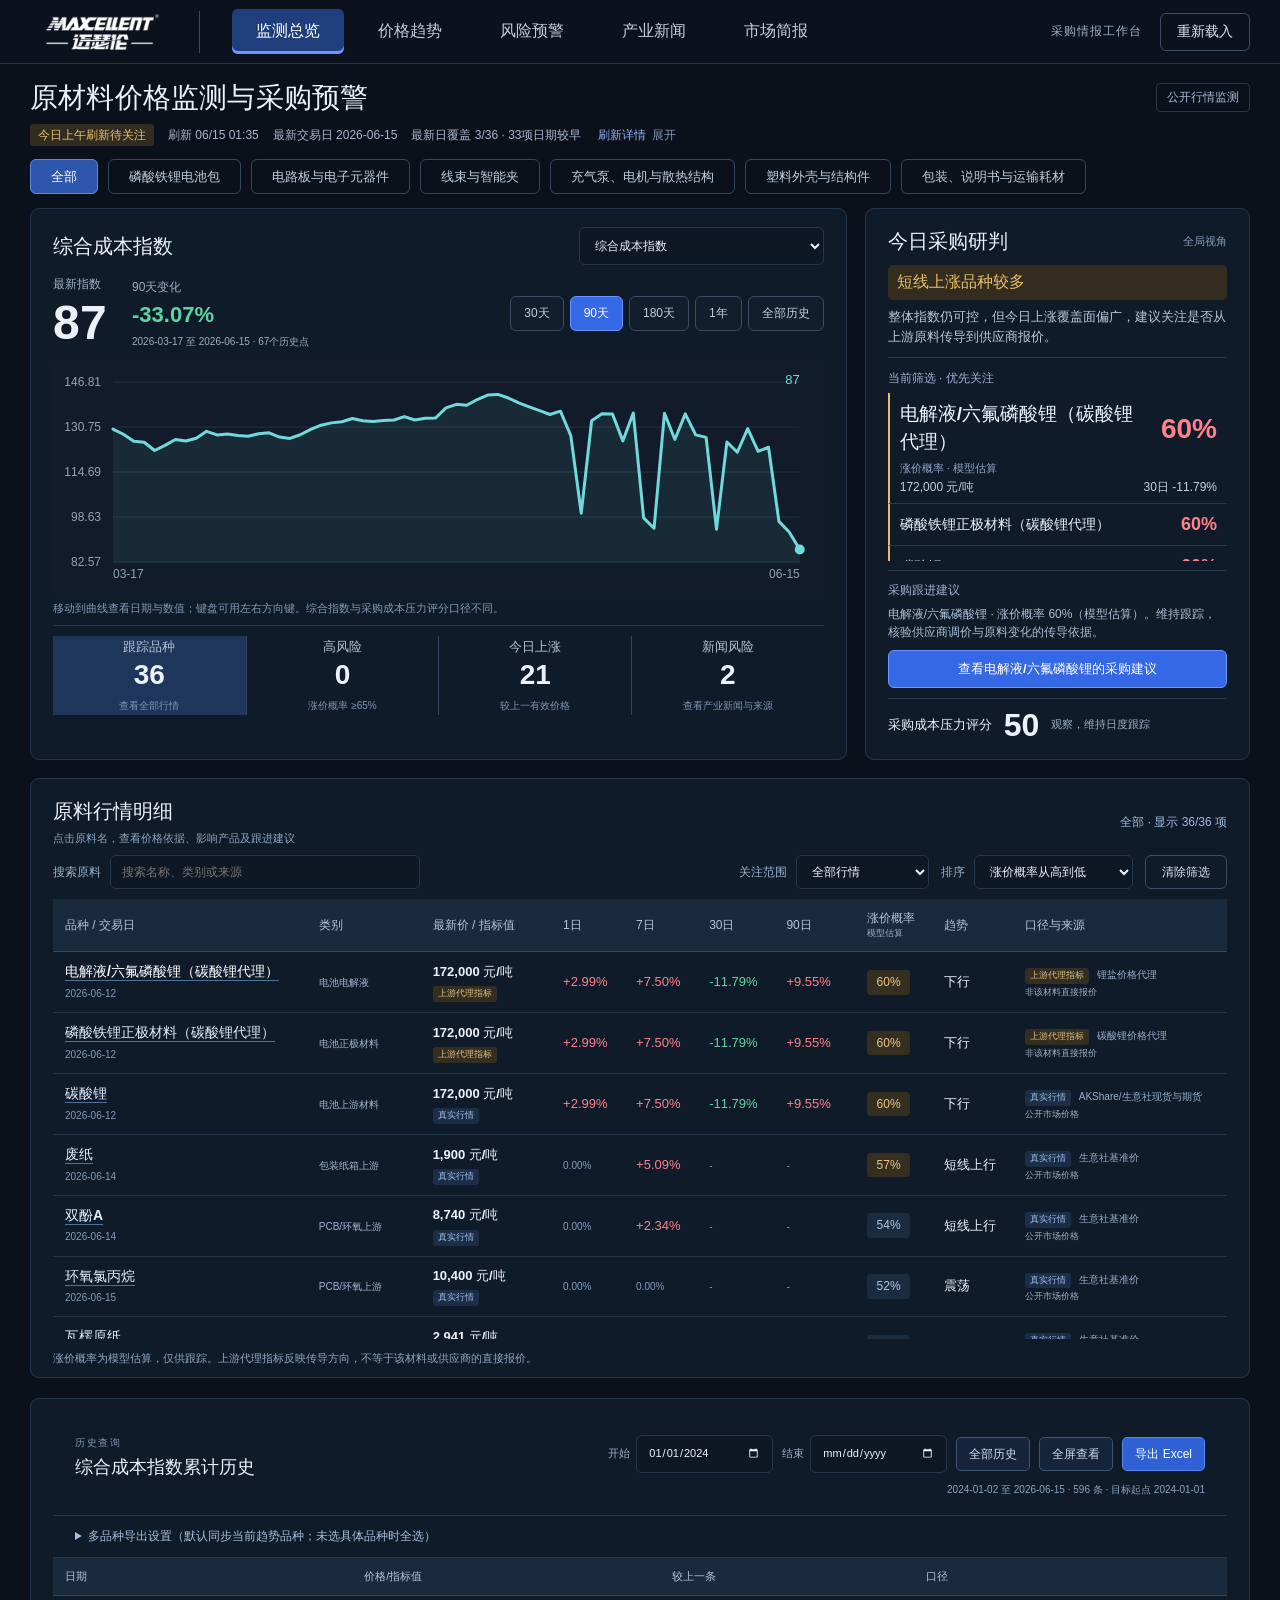
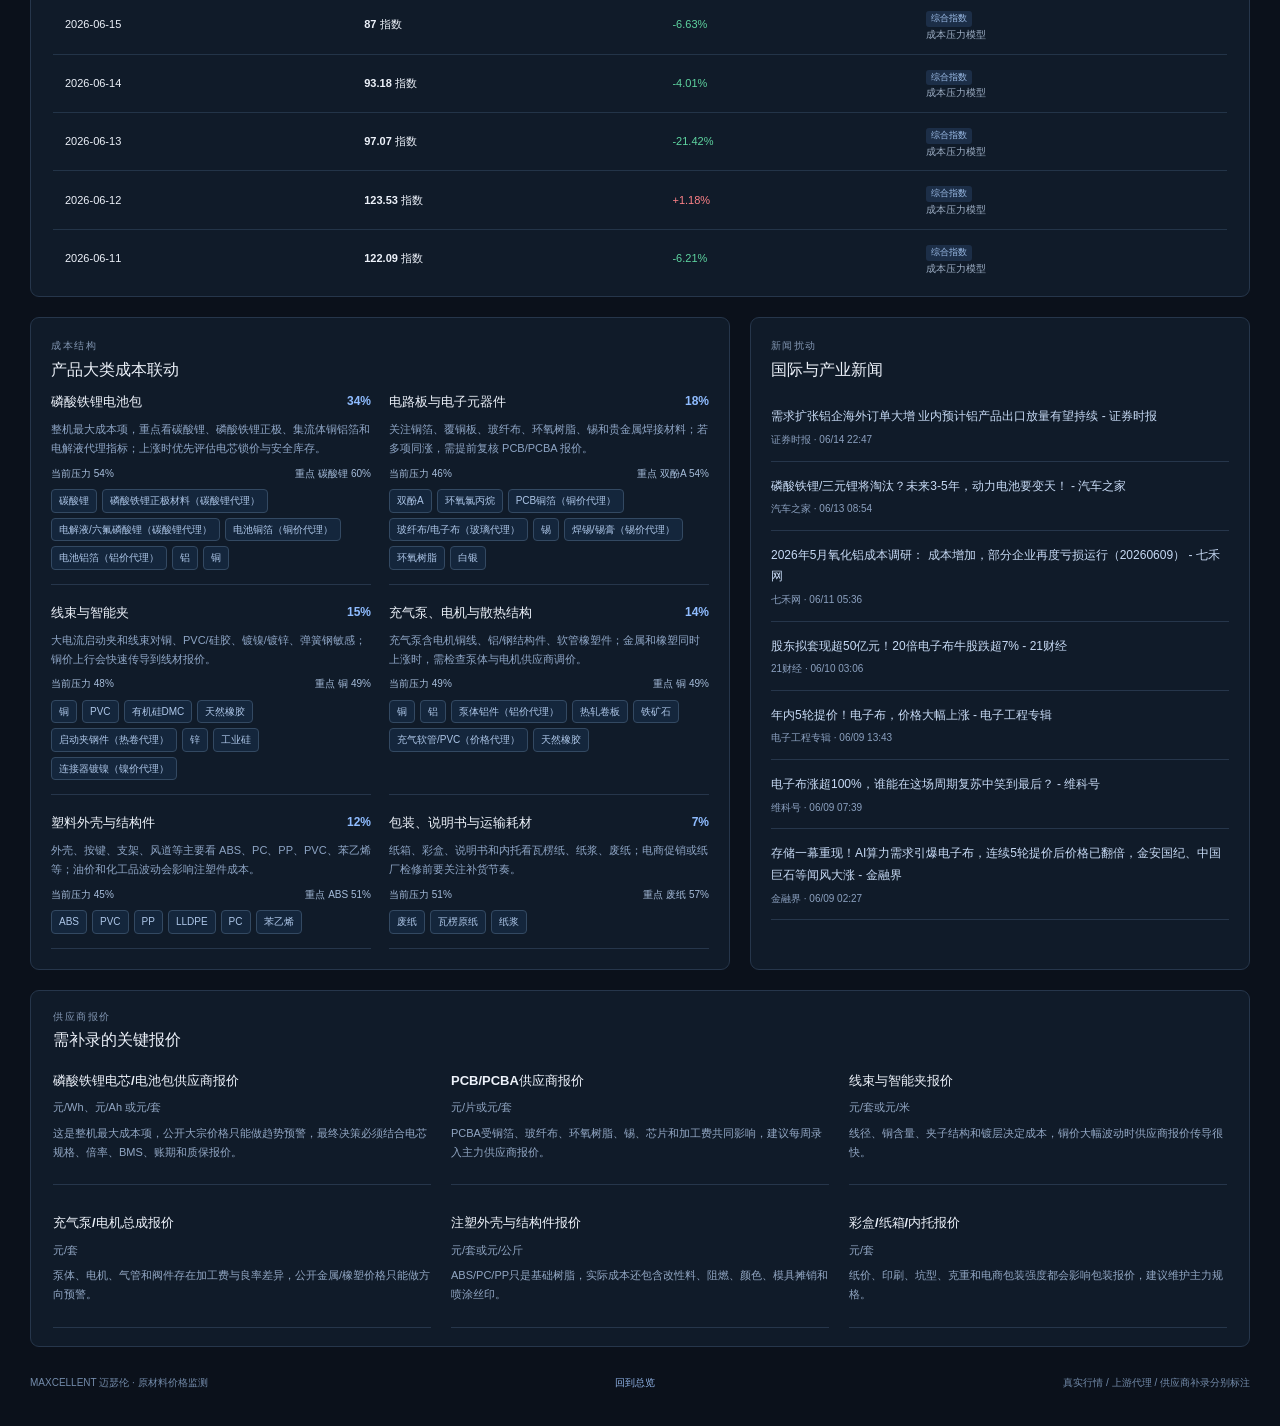
==== commit 0cb53f02: "Unify market brief with procurement dashboard and drilldowns" ====
--- a/dashboard/index.html
+++ b/dashboard/index.html
@@ -9,7 +9,7 @@
     />
     <title>迈瑟伦原材料价格监测</title>
     <link rel="icon" href="./assets/maxcellent-favicon.png" />
-    <link rel="stylesheet" href="./styles.css?v=20261120-dark-8" />
+    <link rel="stylesheet" href="./styles.css?v=20261120-dark-9" />
   </head>
   <body>
     <a class="skip-link" href="#tableSection">跳到原料行情</a>
@@ -23,10 +23,10 @@
         <a class="active" href="#overview">监测总览</a
         ><a href="#chartSection">价格趋势</a><a href="#riskSection">风险预警</a
         ><a href="#newsSection">产业新闻</a>
+        <a id="briefLink" href="./report.html">市场简报</a>
       </nav>
       <div class="masthead-actions">
         <span class="terminal-label">采购情报工作台</span
-        ><a id="briefLink" class="icon-button" href="./report.html">市场简报</a
         ><button
           id="reloadButton"
           class="icon-button"
@@ -398,9 +398,11 @@
               if (onerror) onerror();
             }
           };
-          var timer = setTimeout(function () {
-            complete(false);
-          }, 4500);
+          var timer = onerror
+            ? setTimeout(function () {
+                complete(false);
+              }, 4500)
+            : null;
           script.onload = function () {
             complete(true);
           };
--- a/dashboard/styles.css
+++ b/dashboard/styles.css
@@ -2303,3 +2303,18 @@
     width: 100%;
   }
 }
+
+@media (max-width: 580px) {
+  .main-nav {
+    display: grid;
+    grid-template-columns: repeat(5, minmax(0, 1fr));
+    gap: 3px;
+  }
+  .main-nav a {
+    padding: 9px 4px;
+    min-height: 38px;
+    text-align: center;
+    white-space: nowrap;
+    font-size: 12px;
+  }
+}
